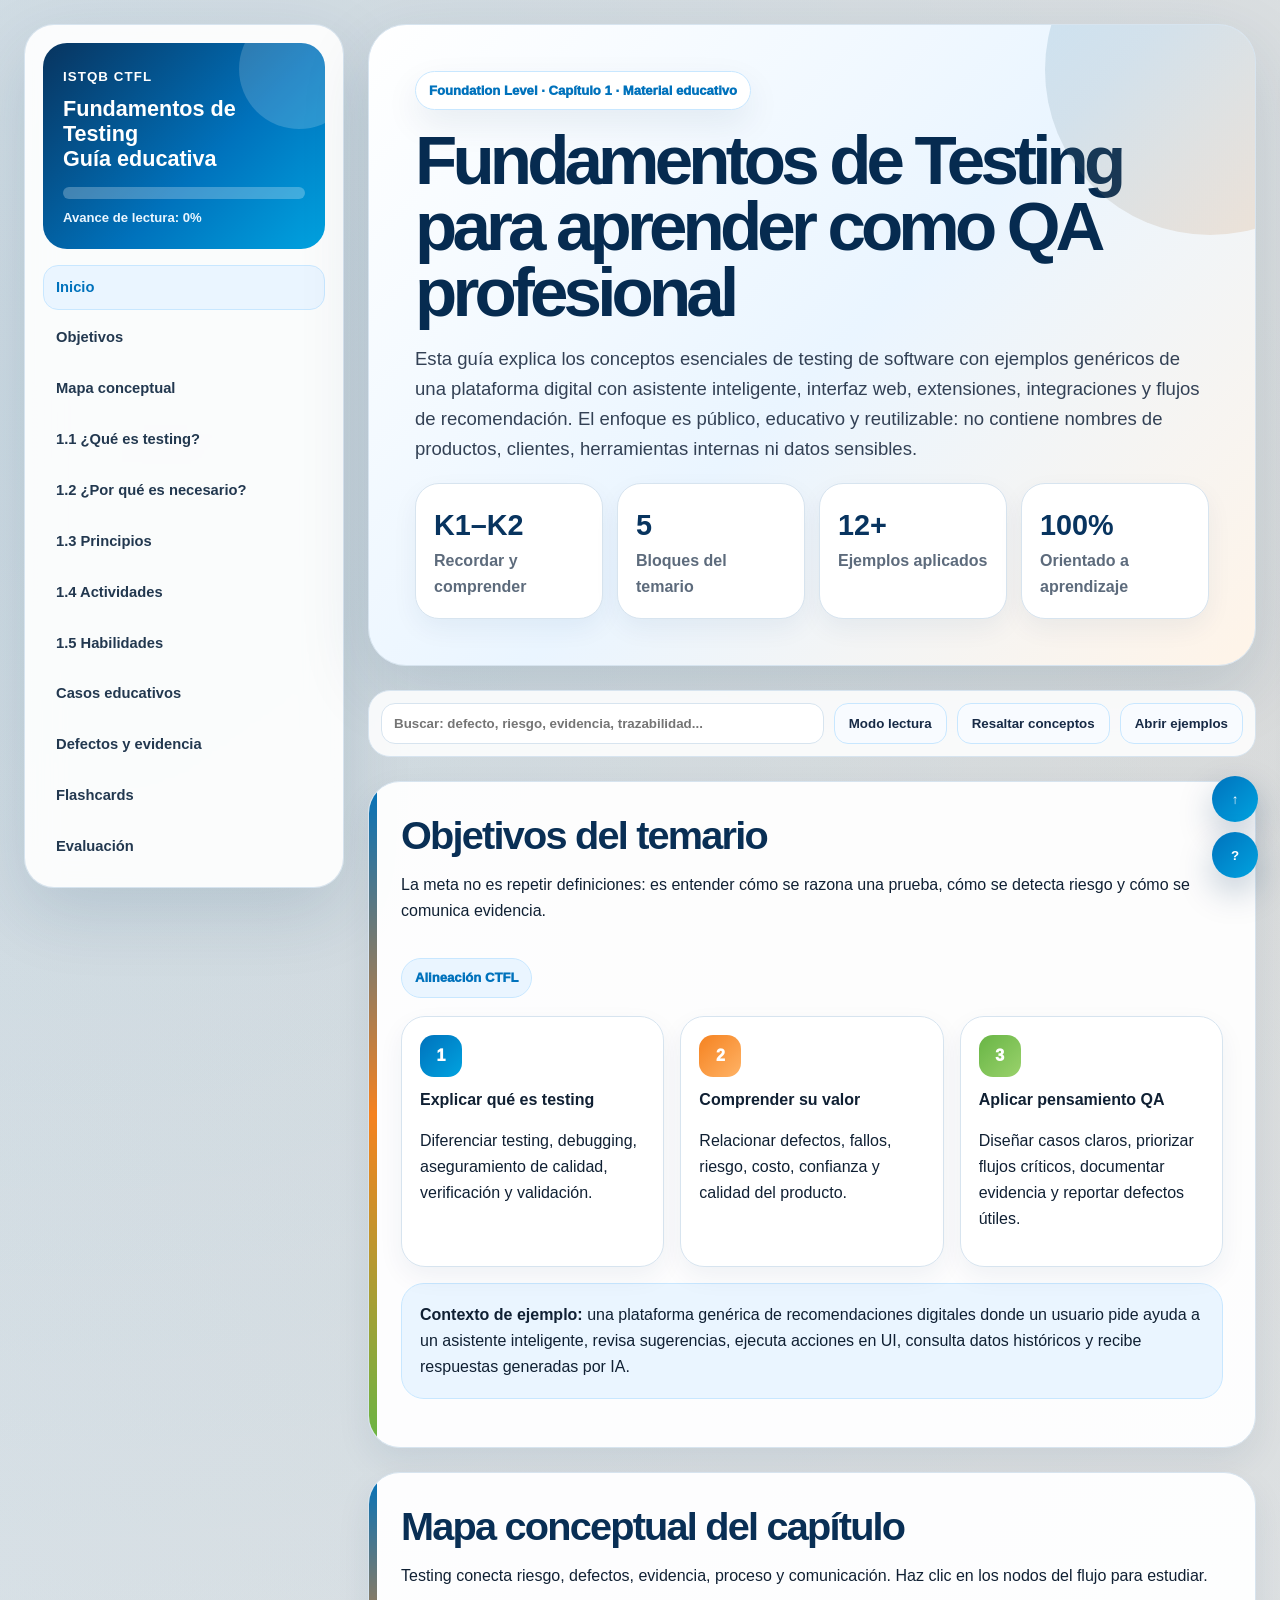
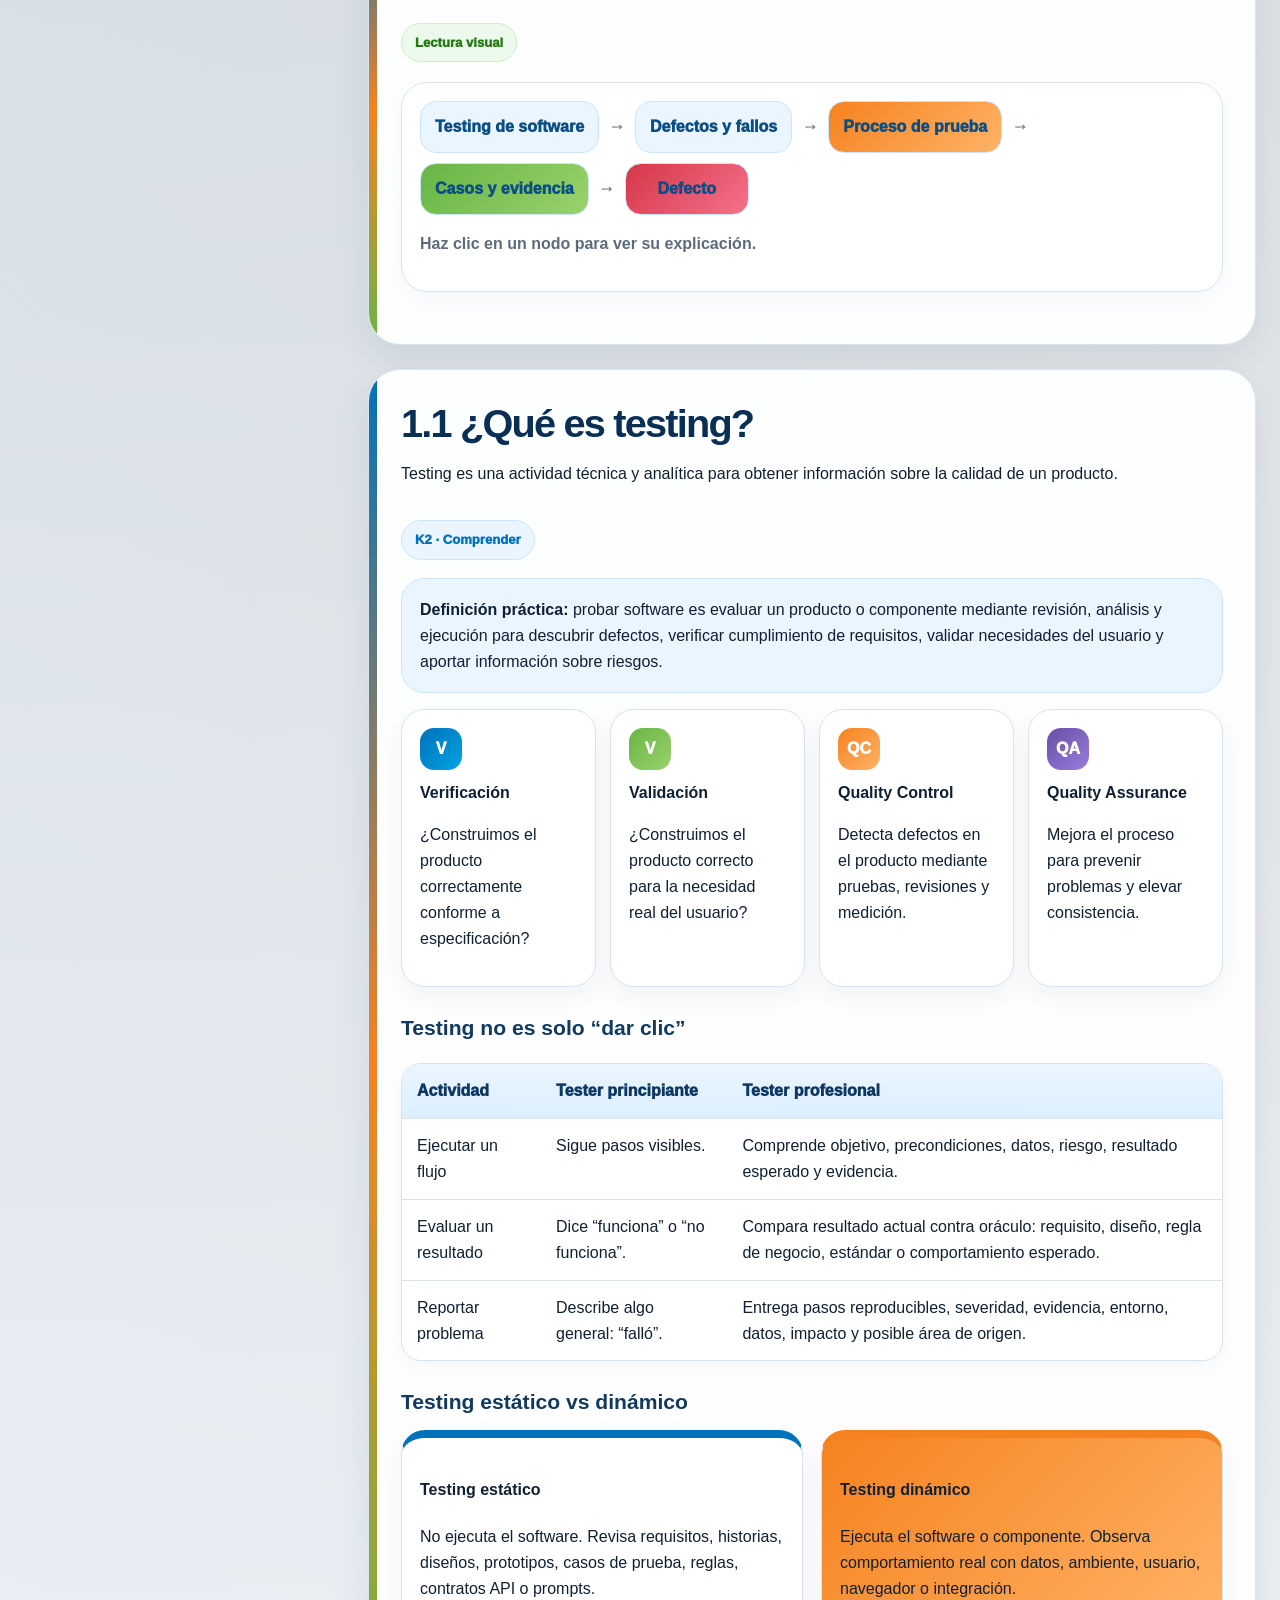
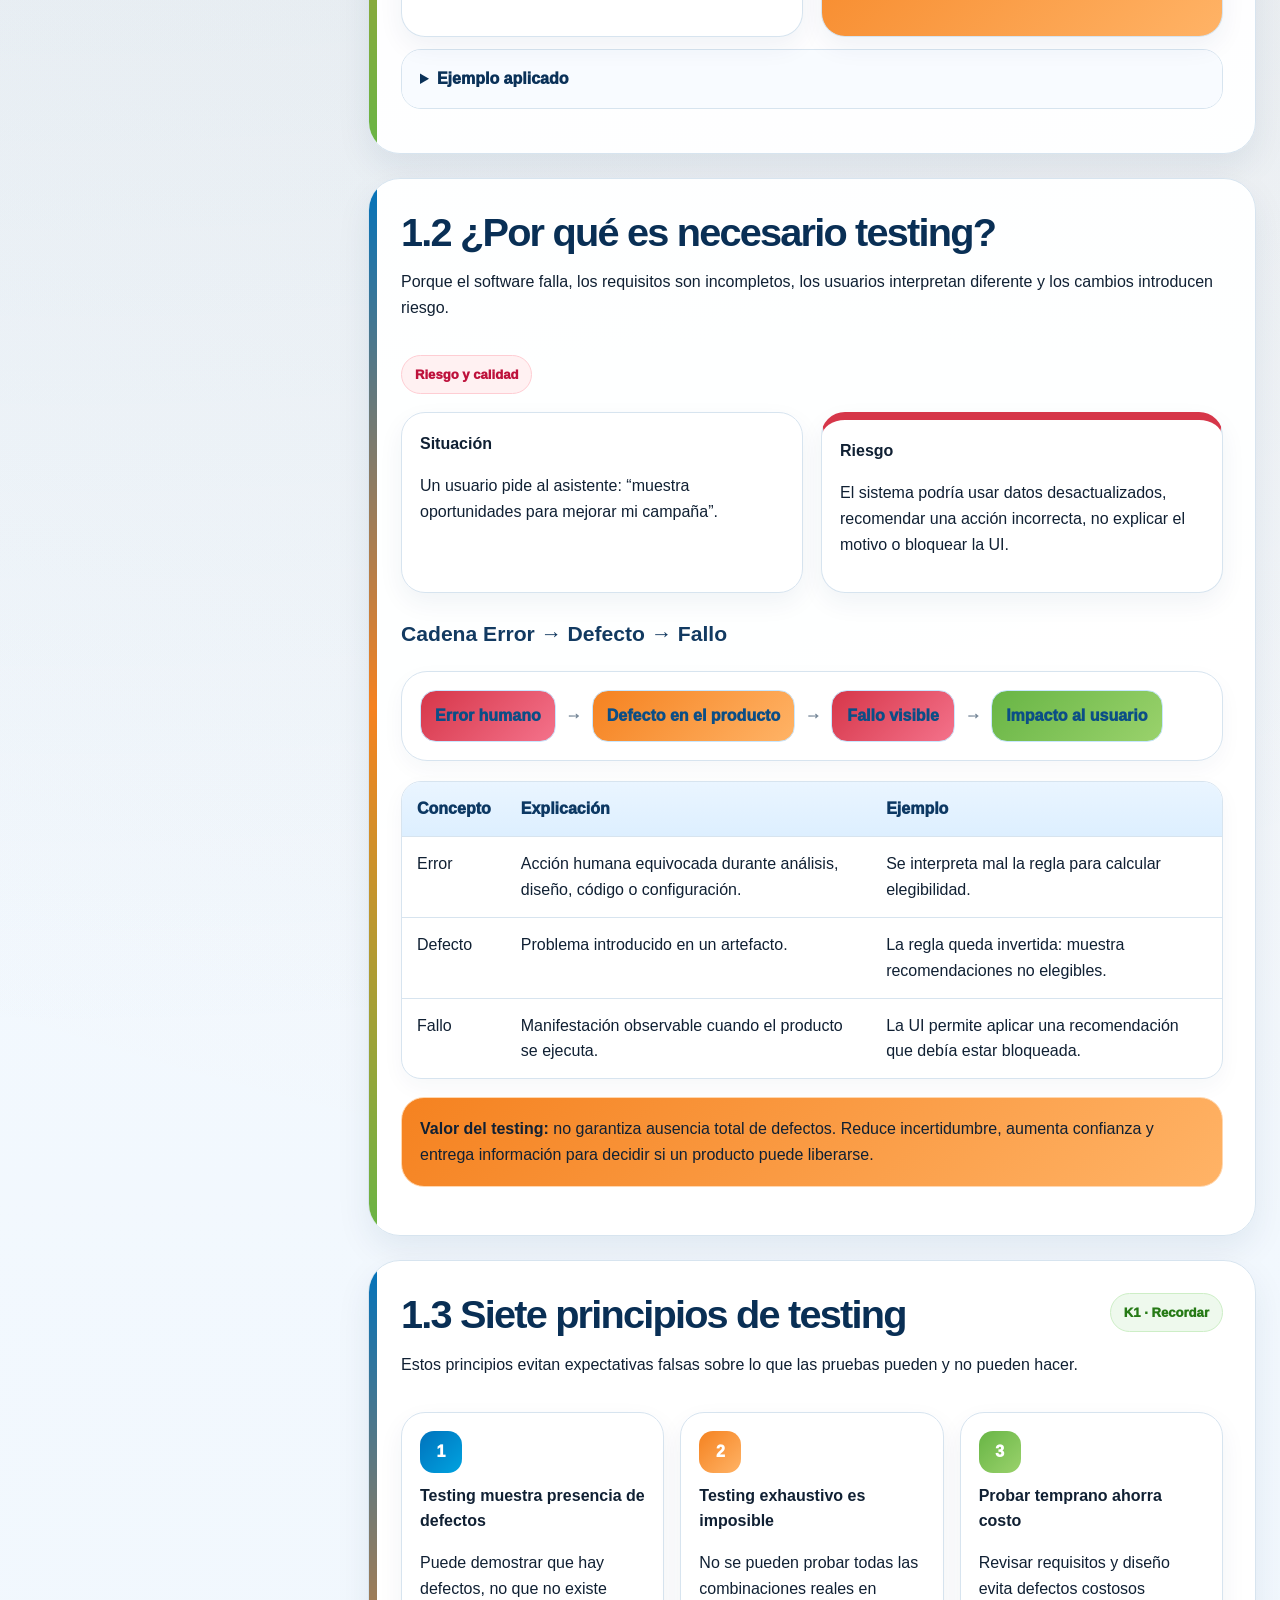
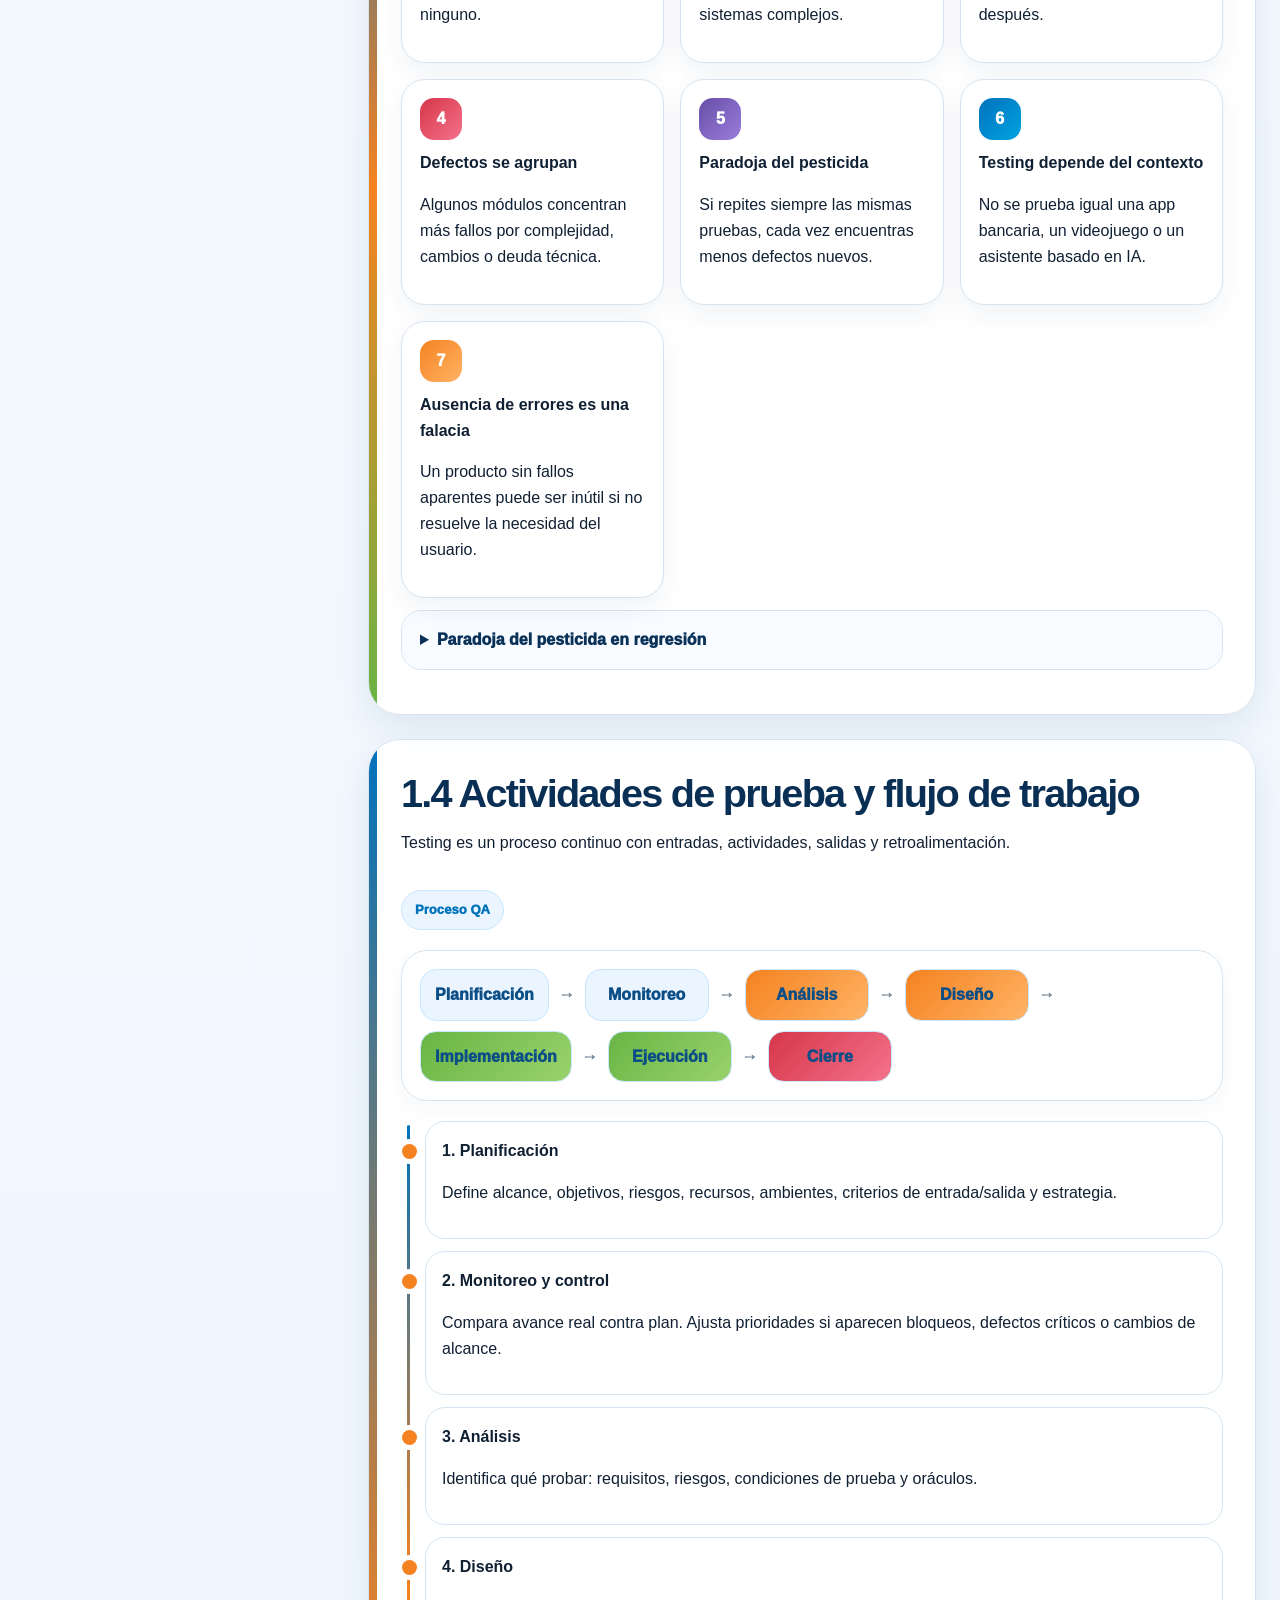
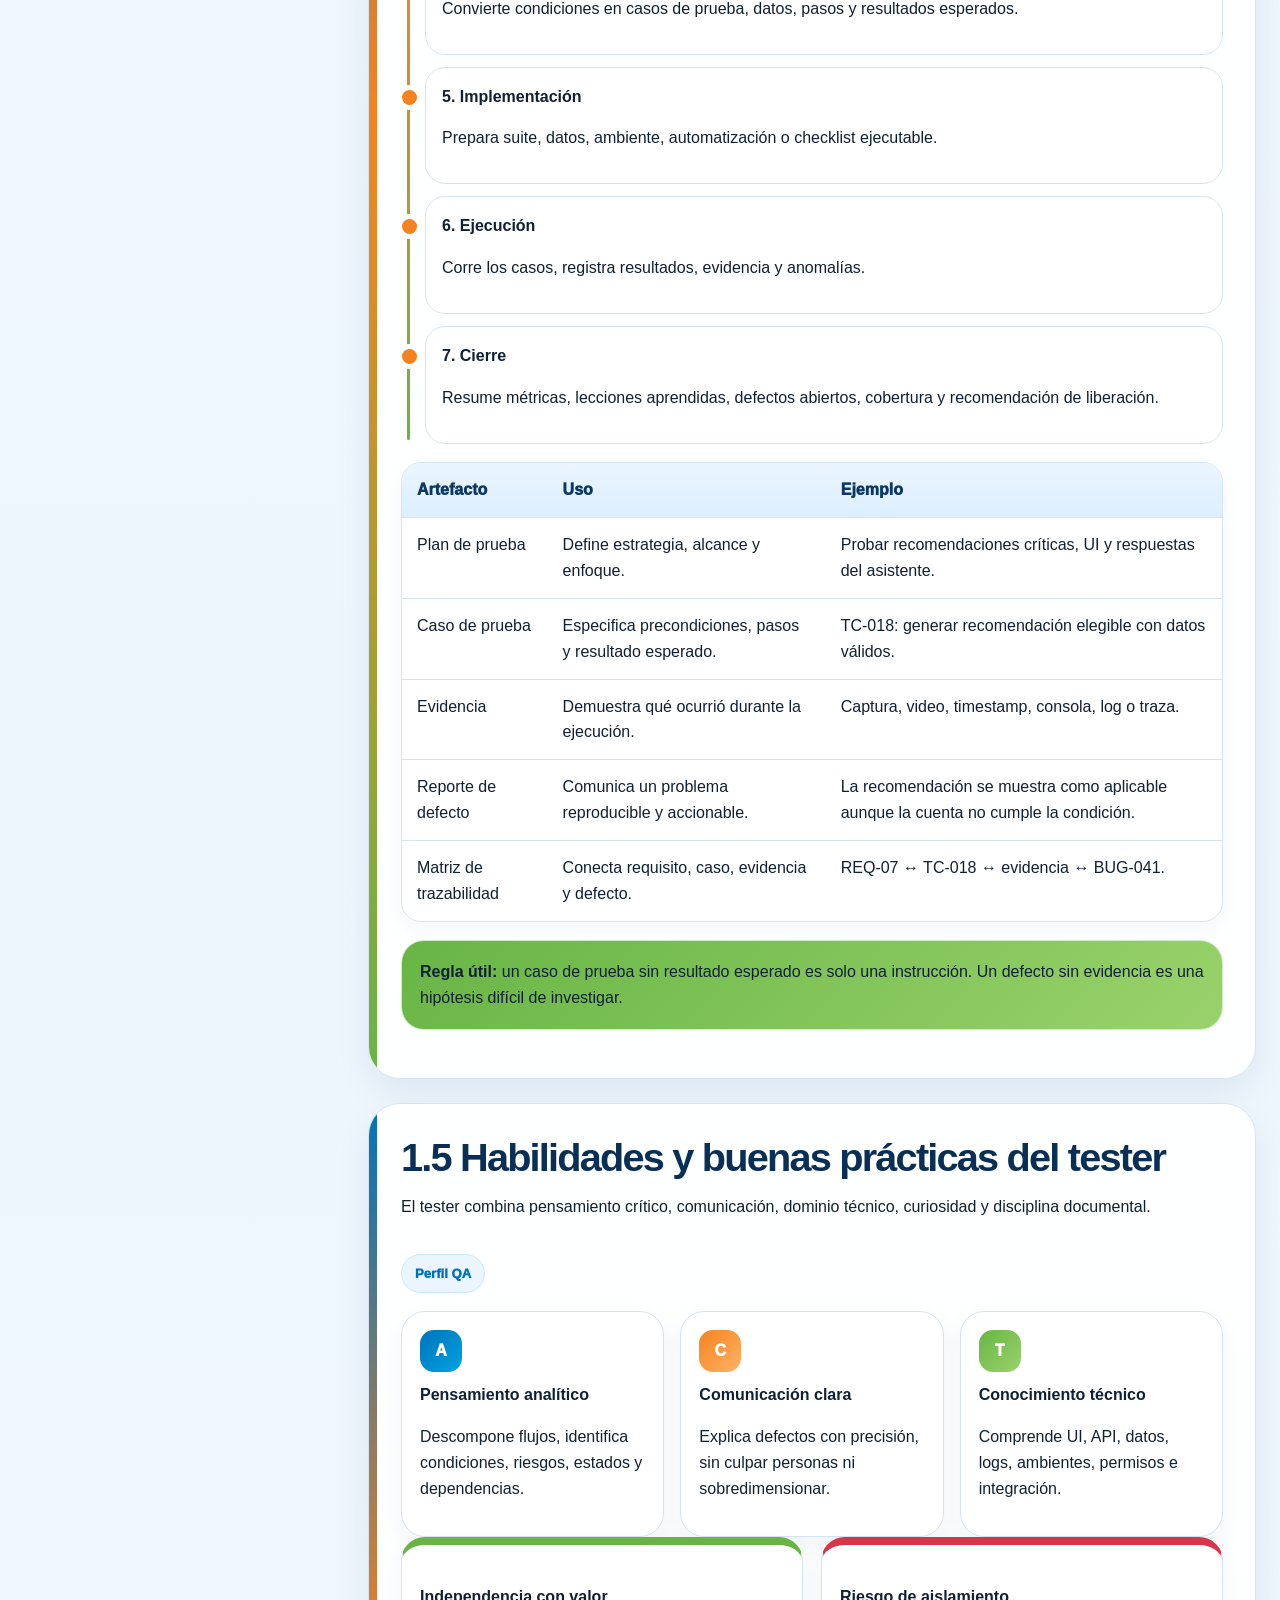
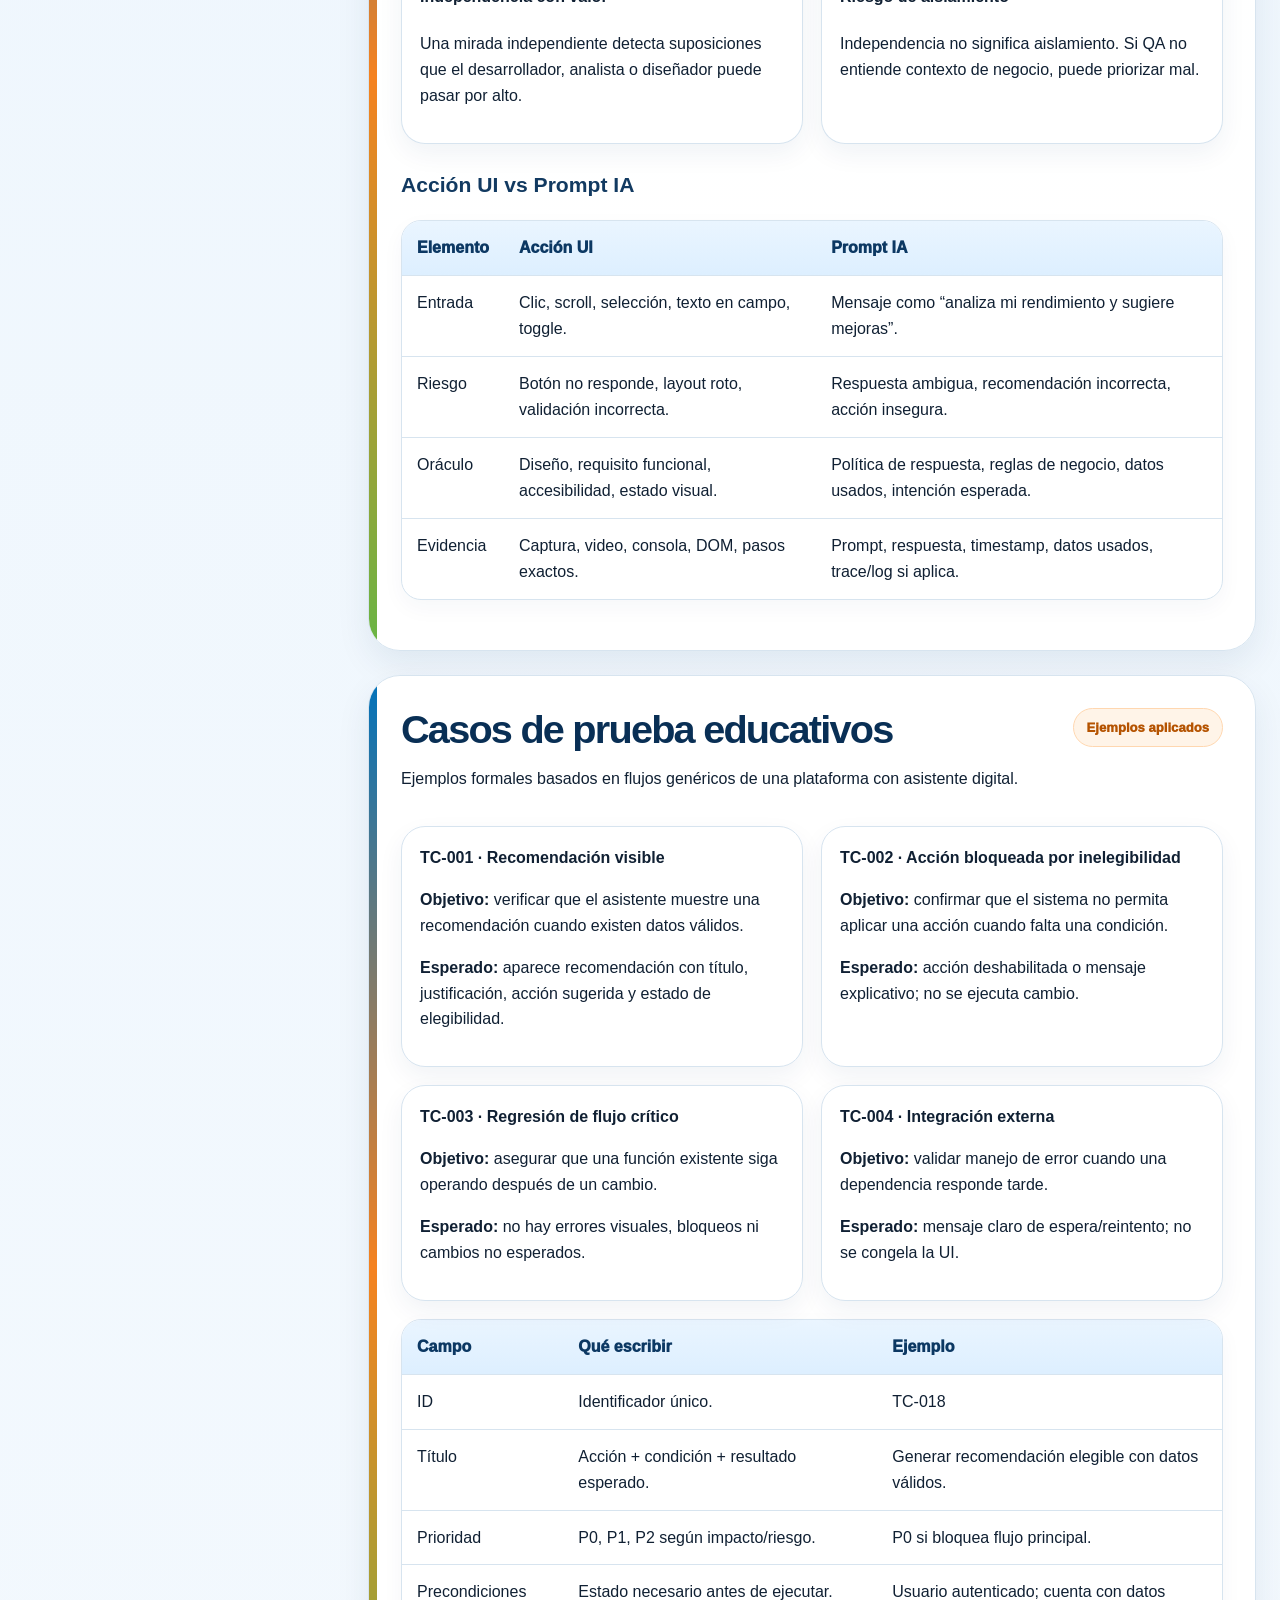
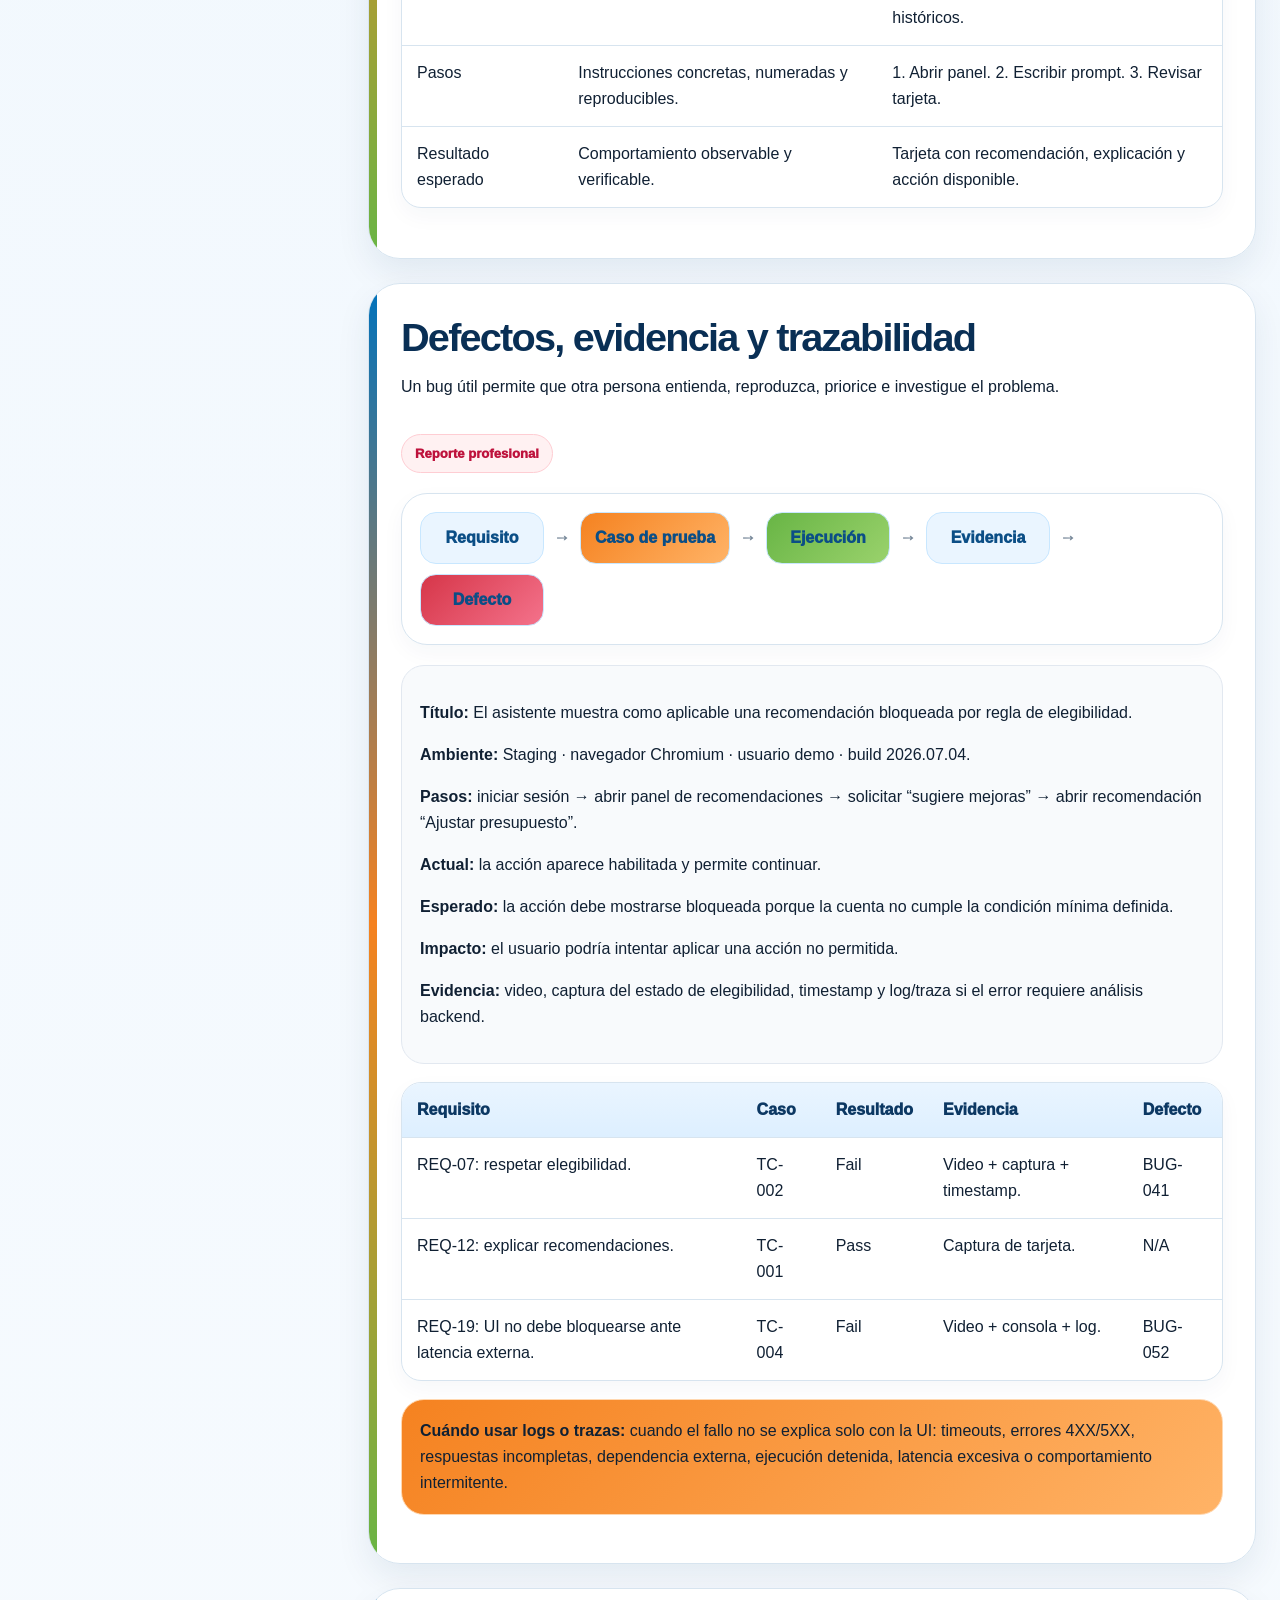
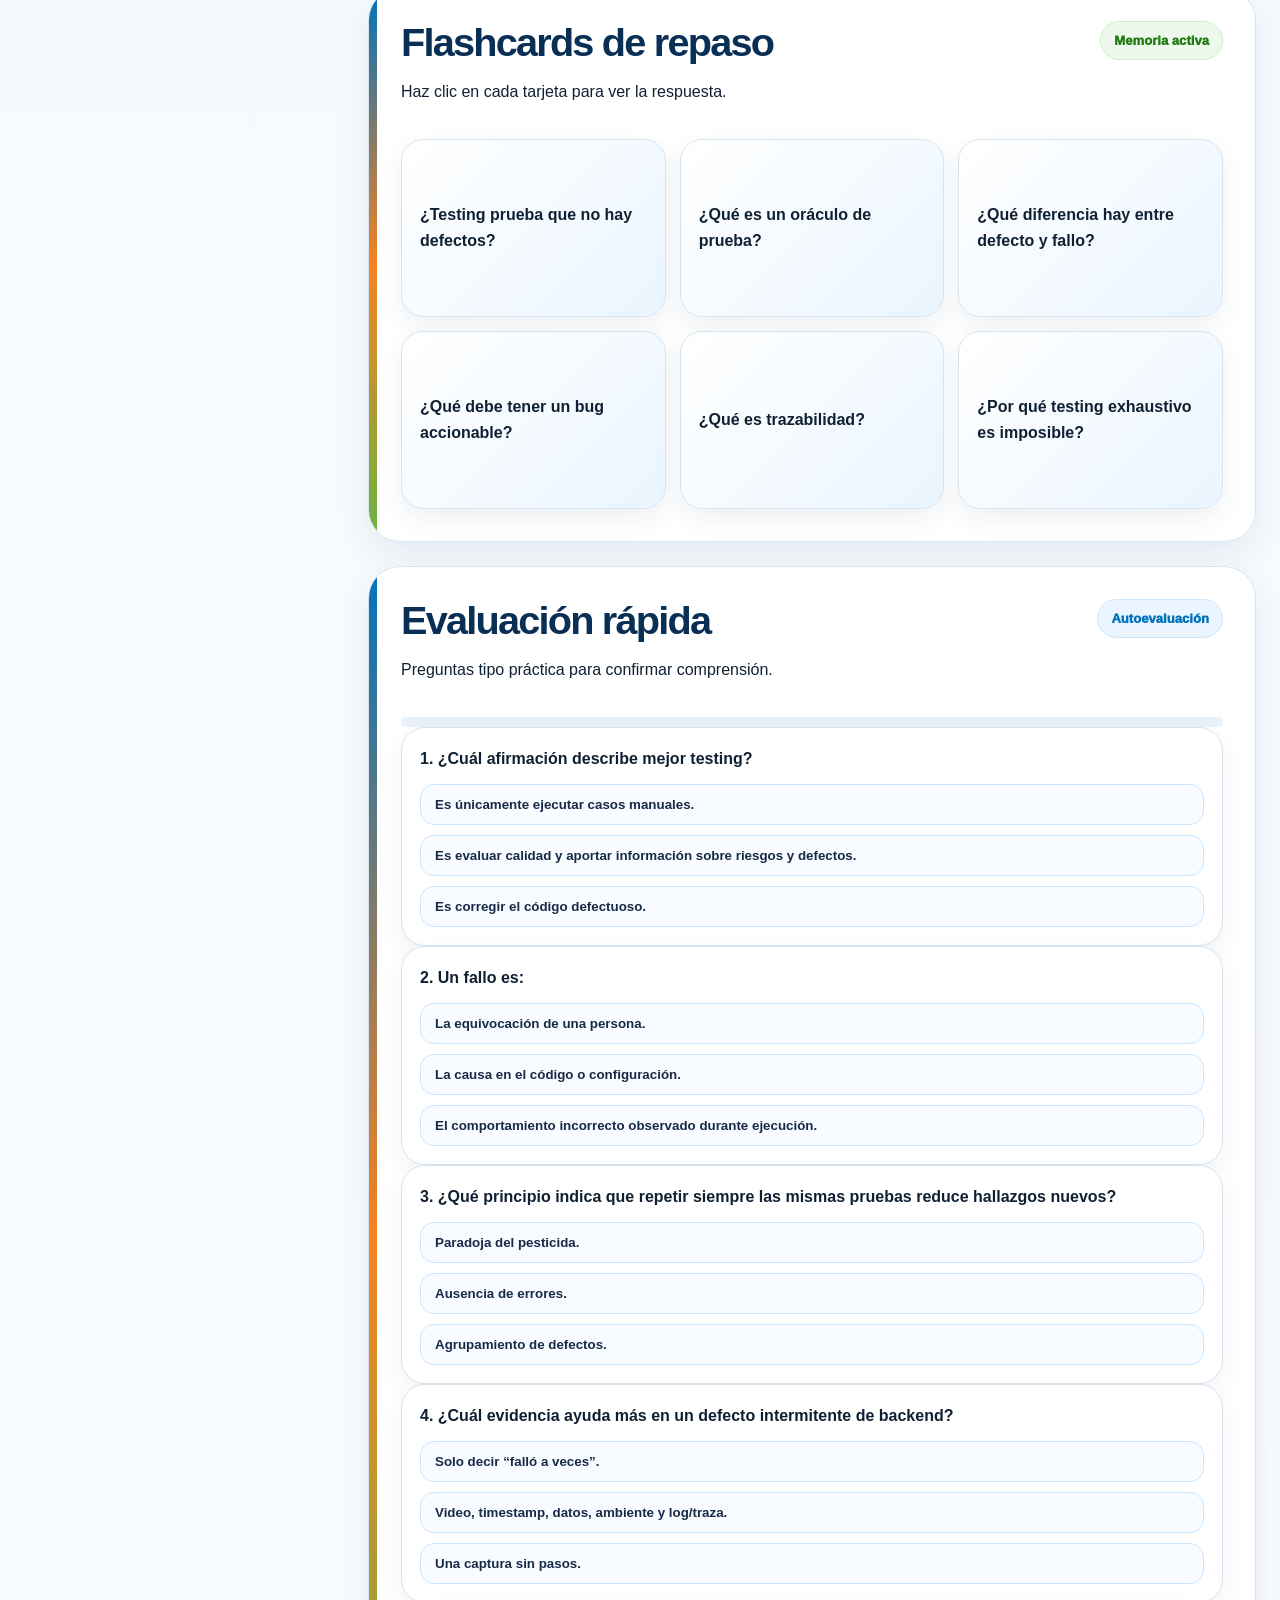
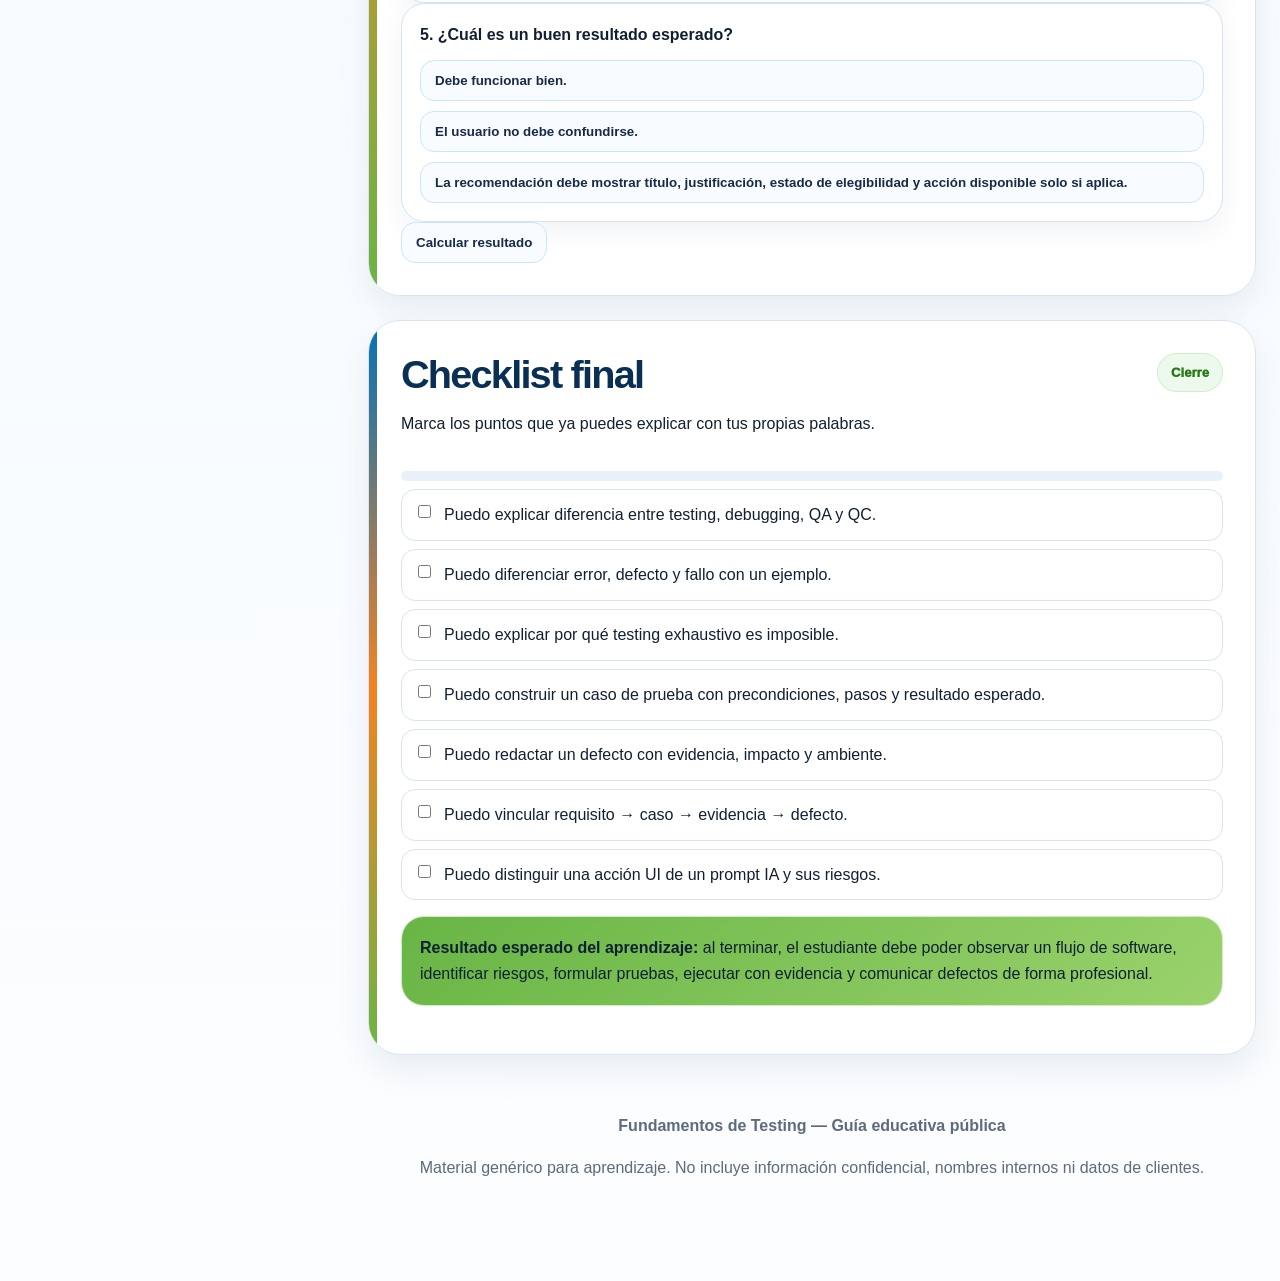
==== index.html @ d8904130 "Add interactive ISTQB CTFL fundamentals guide" ====
<!DOCTYPE html><html lang="es"><head><meta charset="UTF-8"><meta name="viewport" content="width=device-width,initial-scale=1.0"><title>ISTQB CTFL — Fundamentos de Testing</title><meta name="description" content="Guía educativa interactiva sobre fundamentos de testing alineada a ISTQB CTFL."><style>:root{--navy:#08345f;--blue:#0072bc;--sky:#00a3e0;--orange:#f58220;--green:#68b545;--red:#d63649;--purple:#674ea7;--ink:#102033;--muted:#5d6b7c;--line:#d7e4ef;--soft:#f4f8fc;--sb:#eaf5ff;--so:#fff4e8;--sg:#eef9ed;--shadow:0 24px 70px rgba(8,52,95,.13);--radius:26px}*{box-sizing:border-box}html{scroll-behavior:smooth}body{margin:0;font-family:Inter,Roboto,Arial,system-ui,sans-serif;color:var(--ink);line-height:1.62;background:radial-gradient(circle at 6% 3%,rgba(0,114,188,.18),transparent 28%),radial-gradient(circle at 94% 5%,rgba(245,130,32,.14),transparent 28%),linear-gradient(180deg,#f8fbff,#eef6fd 52%,#fbfdff)}a{color:var(--blue)}.layout{display:grid;grid-template-columns:320px minmax(0,1fr);gap:24px;max-width:1540px;margin:auto;padding:24px}aside{position:sticky;top:18px;height:calc(100vh - 36px);overflow:auto;background:rgba(255,255,255,.9);backdrop-filter:blur(18px);border:1px solid var(--line);border-radius:30px;box-shadow:var(--shadow);padding:18px}.brand{padding:20px;border-radius:24px;color:white;background:linear-gradient(135deg,var(--navy),var(--blue) 58%,var(--sky));margin-bottom:16px;overflow:hidden;position:relative}.brand:after{content:"";position:absolute;right:-34px;top:-34px;width:120px;height:120px;border-radius:50%;background:rgba(255,255,255,.17)}.brand small{font-weight:900;text-transform:uppercase;letter-spacing:.08em}.brand strong{display:block;font-size:1.35rem;line-height:1.15;margin-top:8px}.progress-wrap{height:12px;background:rgba(255,255,255,.25);border-radius:999px;margin:16px 0 8px;overflow:hidden}.progress-bar{height:100%;width:0;background:linear-gradient(90deg,#fff,var(--orange),#b8e986);border-radius:999px}.progress-label{font-size:.82rem;color:#eaf6ff;font-weight:800}nav a{display:flex;align-items:center;gap:10px;text-decoration:none;color:#22384f;border:1px solid transparent;margin:5px 0;padding:10px 12px;border-radius:15px;font-size:.92rem;font-weight:850}nav a:hover,nav a.active{background:var(--sb);border-color:#c8e7ff;color:var(--blue)}main{min-width:0}.hero{border:1px solid var(--line);border-radius:38px;padding:46px;box-shadow:var(--shadow);position:relative;overflow:hidden;margin-bottom:24px;background:linear-gradient(135deg,#fff 0%,#eaf5ff 52%,#fff4e8 100%)}.hero:before{content:"";position:absolute;right:-120px;top:-120px;width:330px;height:330px;border-radius:50%;background:linear-gradient(135deg,rgba(0,114,188,.16),rgba(245,130,32,.16))}.eyebrow{display:inline-flex;gap:9px;padding:8px 13px;border-radius:999px;background:#fff;border:1px solid #c8e7ff;color:var(--blue);font-weight:950;font-size:.82rem;box-shadow:0 14px 34px rgba(8,52,95,.08)}h1{font-size:clamp(2.3rem,5.4vw,5.4rem);line-height:.95;letter-spacing:-.07em;margin:18px 0 16px;color:#062b50;max-width:1100px}h2{font-size:clamp(1.7rem,3.1vw,2.65rem);line-height:1.07;letter-spacing:-.045em;margin:0 0 8px;color:#092f55}h3{font-size:1.32rem;margin:24px 0 10px;color:#123a61}.lead{font-size:1.16rem;color:#334155;max-width:1040px}.hero-grid,.grid-4{display:grid;grid-template-columns:repeat(4,1fr);gap:14px}.grid-3{display:grid;grid-template-columns:repeat(3,1fr);gap:16px}.grid-2,.compare{display:grid;grid-template-columns:repeat(2,1fr);gap:18px}.metric,.mini-card,.side,.q{background:#fff;border:1px solid var(--line);border-radius:24px;padding:18px;box-shadow:0 10px 26px rgba(8,52,95,.06);transition:.2s ease}.metric b{font-size:1.8rem;color:var(--navy);display:block}.metric span,.muted{color:var(--muted);font-weight:800}.mini-card:hover,.side:hover{transform:translateY(-3px);box-shadow:0 18px 34px rgba(8,52,95,.1)}section.card{background:rgba(255,255,255,.94);border:1px solid var(--line);border-radius:32px;box-shadow:0 14px 34px rgba(8,52,95,.08);padding:32px;margin:24px 0;position:relative;overflow:hidden;opacity:0;transform:translateY(22px);transition:.55s ease}section.card.in-view{opacity:1;transform:none}section.card:before{content:"";position:absolute;left:0;top:0;width:8px;height:100%;background:linear-gradient(180deg,var(--blue),var(--orange),var(--green))}.section-head{display:flex;justify-content:space-between;gap:18px;align-items:flex-start;flex-wrap:wrap;margin-bottom:18px}.pill{display:inline-flex;border-radius:999px;padding:8px 13px;border:1px solid #c8e7ff;background:var(--sb);color:var(--blue);font-size:.82rem;font-weight:950;white-space:nowrap}.k1{background:var(--sg);border-color:#cdeec6;color:#267a16}.k3{background:var(--so);border-color:#ffd7b0;color:#b55300}.risk{background:#fff1f2;border-color:#fecdd3;color:#be123c}.icon{width:42px;height:42px;border-radius:14px;display:grid;place-items:center;margin-bottom:10px;color:white;background:linear-gradient(135deg,var(--blue),var(--sky));font-weight:1000}.orange{background:linear-gradient(135deg,var(--orange),#ffb366)!important}.green{background:linear-gradient(135deg,var(--green),#9ad26c)!important}.red{background:linear-gradient(135deg,var(--red),#f4728b)!important}.purple{background:linear-gradient(135deg,var(--purple),#9b7ddc)!important}.callout{border:1px solid;border-radius:23px;padding:18px;margin:16px 0;background:#fff}.callout.blue{background:var(--sb);border-color:#c8e7ff}.callout.orange{background:var(--so);border-color:#ffd7b0}.callout.green{background:var(--sg);border-color:#cdeec6}.callout.gray{background:#f8fafc;border-color:#e2e8f0}table{width:100%;border-collapse:separate;border-spacing:0;margin:18px 0;border:1px solid var(--line);border-radius:20px;overflow:hidden;background:#fff;box-shadow:0 8px 22px rgba(8,52,95,.04)}th,td{text-align:left;vertical-align:top;padding:14px 15px;border-bottom:1px solid var(--line)}th{background:linear-gradient(180deg,#eaf5ff,#ddefff);color:#0c3863;font-weight:1000}tr:last-child td{border-bottom:0}.diagram{border:1px solid var(--line);border-radius:26px;background:#fff;padding:18px;margin:20px 0;overflow:auto;box-shadow:0 8px 22px rgba(8,52,95,.04)}.flow{display:flex;gap:10px;align-items:center;flex-wrap:wrap}.node{padding:12px 14px;border-radius:16px;font-weight:950;background:var(--sb);border:1px solid #c8e7ff;color:#0b4e86;min-width:124px;text-align:center;cursor:pointer}.node.selected{outline:3px solid var(--orange);transform:translateY(-2px)}.arrow{font-weight:1000;color:#789}.side.good{border-top:8px solid var(--green)}.side.bad{border-top:8px solid var(--red)}.side.blue{border-top:8px solid var(--blue)}.side.orange{border-top:8px solid var(--orange)}details{background:#fff;border:1px solid var(--line);border-radius:20px;margin:12px 0;overflow:hidden}summary{cursor:pointer;padding:16px 18px;font-weight:1000;color:#0a3158;background:#f8fbff}.detail-body{padding:0 18px 18px}.timeline{position:relative;margin:18px 0;padding-left:24px}.timeline:before{content:"";position:absolute;left:6px;top:4px;bottom:4px;width:3px;border-radius:999px;background:linear-gradient(var(--blue),var(--orange),var(--green))}.step{position:relative;background:#fff;border:1px solid var(--line);border-radius:20px;padding:16px;margin:12px 0}.step:before{content:"";position:absolute;left:-24px;top:22px;width:15px;height:15px;border-radius:50%;background:var(--orange);box-shadow:0 0 0 5px #fff}.flashcards{display:grid;grid-template-columns:repeat(3,1fr);gap:14px}.flip{perspective:1000px;min-height:178px;cursor:pointer}.flip-inner{position:relative;width:100%;min-height:178px;transition:transform .55s;transform-style:preserve-3d}.flip.flipped .flip-inner{transform:rotateY(180deg)}.flip-front,.flip-back{position:absolute;inset:0;backface-visibility:hidden;border-radius:22px;border:1px solid var(--line);padding:18px;display:flex;flex-direction:column;justify-content:center;background:#fff;box-shadow:0 10px 24px rgba(8,52,95,.07)}.flip-front{background:linear-gradient(135deg,#fff,#eaf5ff)}.flip-back{transform:rotateY(180deg);background:linear-gradient(135deg,#eef9ed,#fff)}.answers{display:grid;gap:10px;margin-top:12px}button,.answer{border:1px solid #c8e7ff;background:#f8fbff;color:#172a46;border-radius:14px;padding:12px 14px;cursor:pointer;text-align:left;font-weight:850;transition:.15s ease}button:hover{transform:translateY(-1px);background:var(--sb)}.answer.correct{background:#dcfce7;border-color:#86efac;color:#166534}.answer.wrong{background:#fee2e2;border-color:#fca5a5;color:#991b1b}.scorebox{font-size:1.1rem;font-weight:950;padding:16px;border-radius:18px;background:var(--sg);border:1px solid #cdeec6;display:none;margin-top:14px}.checklist label{display:flex;gap:10px;align-items:flex-start;padding:12px;border-radius:14px;border:1px solid var(--line);background:#fff;margin:8px 0}.study-tools{position:sticky;top:0;z-index:20;display:flex;gap:10px;flex-wrap:wrap;align-items:center;background:rgba(255,255,255,.86);backdrop-filter:blur(16px);border:1px solid var(--line);border-radius:22px;padding:12px;margin-bottom:18px}.study-tools input{flex:1;min-width:220px;border:1px solid var(--line);border-radius:14px;padding:12px;font-weight:750}.drawer{position:fixed;right:18px;top:18px;width:min(390px,calc(100vw - 36px));max-height:calc(100vh - 36px);overflow:auto;background:#fff;border:1px solid var(--line);border-radius:24px;box-shadow:var(--shadow);padding:20px;transform:translateX(120%);transition:.28s;z-index:40}.drawer.open{transform:none}.drawer-close{float:right}.floating{position:fixed;right:22px;bottom:22px;display:grid;gap:10px;z-index:30}.float{width:46px;height:46px;display:grid;place-items:center;border-radius:50%;background:linear-gradient(135deg,var(--blue),var(--sky));color:#fff;border:0;box-shadow:0 14px 34px rgba(8,52,95,.25)}.highlight{background:#fff3cd;outline:2px solid #ffd66b}.focus-mode aside{opacity:.18}.focus-mode aside:hover{opacity:1}.focus-mode section.card:not(.study-active){opacity:.35}.concept-mode strong,.concept-mode h3{background:linear-gradient(transparent 60%,rgba(245,130,32,.22) 60%)}.bar{height:10px;background:#e8f1fa;border-radius:999px;overflow:hidden}.bar span{display:block;height:100%;width:0;background:linear-gradient(90deg,var(--blue),var(--orange),var(--green))}@media(max-width:1050px){.layout{grid-template-columns:1fr;padding:14px}aside{position:relative;top:auto;height:auto}.hero{padding:30px}.hero-grid,.grid-4,.grid-3,.grid-2,.compare,.flashcards{grid-template-columns:1fr}}@media(prefers-reduced-motion:reduce){*{transition:none!important;scroll-behavior:auto!important}}</style></head><body><div class="layout"><aside><div class="brand"><small>ISTQB CTFL</small><strong>Fundamentos de Testing<br>Guía educativa</strong><div class="progress-wrap"><div class="progress-bar" id="progressBar"></div></div><div class="progress-label" id="progressLabel">Avance de lectura: 0%</div></div><nav id="nav"><a href="#inicio">Inicio</a><a href="#objetivos">Objetivos</a><a href="#mapa">Mapa conceptual</a><a href="#que-es-testing">1.1 ¿Qué es testing?</a><a href="#por-que">1.2 ¿Por qué es necesario?</a><a href="#principios">1.3 Principios</a><a href="#actividades">1.4 Actividades</a><a href="#habilidades">1.5 Habilidades</a><a href="#casos">Casos educativos</a><a href="#defectos">Defectos y evidencia</a><a href="#flashcards">Flashcards</a><a href="#quiz">Evaluación</a><a href="#checklist">Checklist final</a></nav></aside><main><header class="hero" id="inicio"><span class="eyebrow">Foundation Level · Capítulo 1 · Material educativo</span><h1>Fundamentos de Testing para aprender como QA profesional</h1><p class="lead">Esta guía explica los conceptos esenciales de testing de software con ejemplos genéricos de una plataforma digital con asistente inteligente, interfaz web, extensiones, integraciones y flujos de recomendación. El enfoque es público, educativo y reutilizable: no contiene nombres de productos, clientes, herramientas internas ni datos sensibles.</p><div class="hero-grid"><div class="metric"><b>K1–K2</b><span>Recordar y comprender</span></div><div class="metric"><b>5</b><span>Bloques del temario</span></div><div class="metric"><b>12+</b><span>Ejemplos aplicados</span></div><div class="metric"><b>100%</b><span>Orientado a aprendizaje</span></div></div></header><div class="study-tools"><input id="search" placeholder="Buscar: defecto, riesgo, evidencia, trazabilidad..."><button id="focus">Modo lectura</button><button id="concepts">Resaltar conceptos</button><button id="openAll">Abrir ejemplos</button></div><section class="card" id="objetivos"><div class="section-head"><div><h2>Objetivos del temario</h2><p>La meta no es repetir definiciones: es entender cómo se razona una prueba, cómo se detecta riesgo y cómo se comunica evidencia.</p></div><span class="pill">Alineación CTFL</span></div><div class="grid-3"><div class="mini-card"><div class="icon">1</div><strong>Explicar qué es testing</strong><p>Diferenciar testing, debugging, aseguramiento de calidad, verificación y validación.</p></div><div class="mini-card"><div class="icon orange">2</div><strong>Comprender su valor</strong><p>Relacionar defectos, fallos, riesgo, costo, confianza y calidad del producto.</p></div><div class="mini-card"><div class="icon green">3</div><strong>Aplicar pensamiento QA</strong><p>Diseñar casos claros, priorizar flujos críticos, documentar evidencia y reportar defectos útiles.</p></div></div><div class="callout blue"><strong>Contexto de ejemplo:</strong> una plataforma genérica de recomendaciones digitales donde un usuario pide ayuda a un asistente inteligente, revisa sugerencias, ejecuta acciones en UI, consulta datos históricos y recibe respuestas generadas por IA.</div></section><section class="card" id="mapa"><div class="section-head"><div><h2>Mapa conceptual del capítulo</h2><p>Testing conecta riesgo, defectos, evidencia, proceso y comunicación. Haz clic en los nodos del flujo para estudiar.</p></div><span class="pill k1">Lectura visual</span></div><div class="diagram"><div class="flow"><div class="node">Testing de software</div><div class="arrow">→</div><div class="node">Defectos y fallos</div><div class="arrow">→</div><div class="node orange">Proceso de prueba</div><div class="arrow">→</div><div class="node green">Casos y evidencia</div><div class="arrow">→</div><div class="node red">Defecto</div></div><p class="muted" id="nodeHelp">Haz clic en un nodo para ver su explicación.</p></div></section><section class="card" id="que-es-testing"><div class="section-head"><div><h2>1.1 ¿Qué es testing?</h2><p>Testing es una actividad técnica y analítica para obtener información sobre la calidad de un producto.</p></div><span class="pill">K2 · Comprender</span></div><div class="callout blue"><strong>Definición práctica:</strong> probar software es evaluar un producto o componente mediante revisión, análisis y ejecución para descubrir defectos, verificar cumplimiento de requisitos, validar necesidades del usuario y aportar información sobre riesgos.</div><div class="grid-4"><div class="mini-card"><div class="icon">V</div><strong>Verificación</strong><p>¿Construimos el producto correctamente conforme a especificación?</p></div><div class="mini-card"><div class="icon green">V</div><strong>Validación</strong><p>¿Construimos el producto correcto para la necesidad real del usuario?</p></div><div class="mini-card"><div class="icon orange">QC</div><strong>Quality Control</strong><p>Detecta defectos en el producto mediante pruebas, revisiones y medición.</p></div><div class="mini-card"><div class="icon purple">QA</div><strong>Quality Assurance</strong><p>Mejora el proceso para prevenir problemas y elevar consistencia.</p></div></div><h3>Testing no es solo “dar clic”</h3><table><thead><tr><th>Actividad</th><th>Tester principiante</th><th>Tester profesional</th></tr></thead><tbody><tr><td>Ejecutar un flujo</td><td>Sigue pasos visibles.</td><td>Comprende objetivo, precondiciones, datos, riesgo, resultado esperado y evidencia.</td></tr><tr><td>Evaluar un resultado</td><td>Dice “funciona” o “no funciona”.</td><td>Compara resultado actual contra oráculo: requisito, diseño, regla de negocio, estándar o comportamiento esperado.</td></tr><tr><td>Reportar problema</td><td>Describe algo general: “falló”.</td><td>Entrega pasos reproducibles, severidad, evidencia, entorno, datos, impacto y posible área de origen.</td></tr></tbody></table><h3>Testing estático vs dinámico</h3><div class="compare"><div class="side blue"><h4>Testing estático</h4><p>No ejecuta el software. Revisa requisitos, historias, diseños, prototipos, casos de prueba, reglas, contratos API o prompts.</p></div><div class="side orange"><h4>Testing dinámico</h4><p>Ejecuta el software o componente. Observa comportamiento real con datos, ambiente, usuario, navegador o integración.</p></div></div><details><summary>Ejemplo aplicado</summary><div class="detail-body"><p><strong>Estático:</strong> revisar que la historia indique datos requeridos, restricciones y comportamiento esperado. <strong>Dinámico:</strong> abrir la aplicación, ingresar una solicitud, observar la respuesta, ejecutar la acción propuesta y comparar contra el resultado esperado.</p></div></details></section><section class="card" id="por-que"><div class="section-head"><div><h2>1.2 ¿Por qué es necesario testing?</h2><p>Porque el software falla, los requisitos son incompletos, los usuarios interpretan diferente y los cambios introducen riesgo.</p></div><span class="pill risk">Riesgo y calidad</span></div><div class="compare"><div class="side"><strong>Situación</strong><p>Un usuario pide al asistente: “muestra oportunidades para mejorar mi campaña”.</p></div><div class="side bad"><strong>Riesgo</strong><p>El sistema podría usar datos desactualizados, recomendar una acción incorrecta, no explicar el motivo o bloquear la UI.</p></div></div><h3>Cadena Error → Defecto → Fallo</h3><div class="diagram"><div class="flow"><div class="node red">Error humano</div><div class="arrow">→</div><div class="node orange">Defecto en el producto</div><div class="arrow">→</div><div class="node red">Fallo visible</div><div class="arrow">→</div><div class="node green">Impacto al usuario</div></div></div><table><thead><tr><th>Concepto</th><th>Explicación</th><th>Ejemplo</th></tr></thead><tbody><tr><td>Error</td><td>Acción humana equivocada durante análisis, diseño, código o configuración.</td><td>Se interpreta mal la regla para calcular elegibilidad.</td></tr><tr><td>Defecto</td><td>Problema introducido en un artefacto.</td><td>La regla queda invertida: muestra recomendaciones no elegibles.</td></tr><tr><td>Fallo</td><td>Manifestación observable cuando el producto se ejecuta.</td><td>La UI permite aplicar una recomendación que debía estar bloqueada.</td></tr></tbody></table><div class="callout orange"><strong>Valor del testing:</strong> no garantiza ausencia total de defectos. Reduce incertidumbre, aumenta confianza y entrega información para decidir si un producto puede liberarse.</div></section><section class="card" id="principios"><div class="section-head"><div><h2>1.3 Siete principios de testing</h2><p>Estos principios evitan expectativas falsas sobre lo que las pruebas pueden y no pueden hacer.</p></div><span class="pill k1">K1 · Recordar</span></div><div class="grid-3"><div class="mini-card"><div class="icon">1</div><strong>Testing muestra presencia de defectos</strong><p>Puede demostrar que hay defectos, no que no existe ninguno.</p></div><div class="mini-card"><div class="icon orange">2</div><strong>Testing exhaustivo es imposible</strong><p>No se pueden probar todas las combinaciones reales en sistemas complejos.</p></div><div class="mini-card"><div class="icon green">3</div><strong>Probar temprano ahorra costo</strong><p>Revisar requisitos y diseño evita defectos costosos después.</p></div><div class="mini-card"><div class="icon red">4</div><strong>Defectos se agrupan</strong><p>Algunos módulos concentran más fallos por complejidad, cambios o deuda técnica.</p></div><div class="mini-card"><div class="icon purple">5</div><strong>Paradoja del pesticida</strong><p>Si repites siempre las mismas pruebas, cada vez encuentras menos defectos nuevos.</p></div><div class="mini-card"><div class="icon">6</div><strong>Testing depende del contexto</strong><p>No se prueba igual una app bancaria, un videojuego o un asistente basado en IA.</p></div><div class="mini-card"><div class="icon orange">7</div><strong>Ausencia de errores es una falacia</strong><p>Un producto sin fallos aparentes puede ser inútil si no resuelve la necesidad del usuario.</p></div></div><details><summary>Paradoja del pesticida en regresión</summary><div class="detail-body"><p>Si cada semana se ejecutan los mismos casos sin revisar riesgos nuevos, cambios de UI, variaciones de datos o escenarios negativos, la suite pierde poder de detección. Mantén pruebas base y agrega variaciones por análisis de riesgo, defectos recientes y cambios del sprint.</p></div></details></section><section class="card" id="actividades"><div class="section-head"><div><h2>1.4 Actividades de prueba y flujo de trabajo</h2><p>Testing es un proceso continuo con entradas, actividades, salidas y retroalimentación.</p></div><span class="pill">Proceso QA</span></div><div class="diagram"><div class="flow"><div class="node">Planificación</div><div class="arrow">→</div><div class="node">Monitoreo</div><div class="arrow">→</div><div class="node orange">Análisis</div><div class="arrow">→</div><div class="node orange">Diseño</div><div class="arrow">→</div><div class="node green">Implementación</div><div class="arrow">→</div><div class="node green">Ejecución</div><div class="arrow">→</div><div class="node red">Cierre</div></div></div><div class="timeline"><div class="step"><strong>1. Planificación</strong><p>Define alcance, objetivos, riesgos, recursos, ambientes, criterios de entrada/salida y estrategia.</p></div><div class="step"><strong>2. Monitoreo y control</strong><p>Compara avance real contra plan. Ajusta prioridades si aparecen bloqueos, defectos críticos o cambios de alcance.</p></div><div class="step"><strong>3. Análisis</strong><p>Identifica qué probar: requisitos, riesgos, condiciones de prueba y oráculos.</p></div><div class="step"><strong>4. Diseño</strong><p>Convierte condiciones en casos de prueba, datos, pasos y resultados esperados.</p></div><div class="step"><strong>5. Implementación</strong><p>Prepara suite, datos, ambiente, automatización o checklist ejecutable.</p></div><div class="step"><strong>6. Ejecución</strong><p>Corre los casos, registra resultados, evidencia y anomalías.</p></div><div class="step"><strong>7. Cierre</strong><p>Resume métricas, lecciones aprendidas, defectos abiertos, cobertura y recomendación de liberación.</p></div></div><table><thead><tr><th>Artefacto</th><th>Uso</th><th>Ejemplo</th></tr></thead><tbody><tr><td>Plan de prueba</td><td>Define estrategia, alcance y enfoque.</td><td>Probar recomendaciones críticas, UI y respuestas del asistente.</td></tr><tr><td>Caso de prueba</td><td>Especifica precondiciones, pasos y resultado esperado.</td><td>TC-018: generar recomendación elegible con datos válidos.</td></tr><tr><td>Evidencia</td><td>Demuestra qué ocurrió durante la ejecución.</td><td>Captura, video, timestamp, consola, log o traza.</td></tr><tr><td>Reporte de defecto</td><td>Comunica un problema reproducible y accionable.</td><td>La recomendación se muestra como aplicable aunque la cuenta no cumple la condición.</td></tr><tr><td>Matriz de trazabilidad</td><td>Conecta requisito, caso, evidencia y defecto.</td><td>REQ-07 ↔ TC-018 ↔ evidencia ↔ BUG-041.</td></tr></tbody></table><div class="callout green"><strong>Regla útil:</strong> un caso de prueba sin resultado esperado es solo una instrucción. Un defecto sin evidencia es una hipótesis difícil de investigar.</div></section><section class="card" id="habilidades"><div class="section-head"><div><h2>1.5 Habilidades y buenas prácticas del tester</h2><p>El tester combina pensamiento crítico, comunicación, dominio técnico, curiosidad y disciplina documental.</p></div><span class="pill">Perfil QA</span></div><div class="grid-3"><div class="mini-card"><div class="icon">A</div><strong>Pensamiento analítico</strong><p>Descompone flujos, identifica condiciones, riesgos, estados y dependencias.</p></div><div class="mini-card"><div class="icon orange">C</div><strong>Comunicación clara</strong><p>Explica defectos con precisión, sin culpar personas ni sobredimensionar.</p></div><div class="mini-card"><div class="icon green">T</div><strong>Conocimiento técnico</strong><p>Comprende UI, API, datos, logs, ambientes, permisos e integración.</p></div></div><div class="compare"><div class="side good"><h4>Independencia con valor</h4><p>Una mirada independiente detecta suposiciones que el desarrollador, analista o diseñador puede pasar por alto.</p></div><div class="side bad"><h4>Riesgo de aislamiento</h4><p>Independencia no significa aislamiento. Si QA no entiende contexto de negocio, puede priorizar mal.</p></div></div><h3>Acción UI vs Prompt IA</h3><table><thead><tr><th>Elemento</th><th>Acción UI</th><th>Prompt IA</th></tr></thead><tbody><tr><td>Entrada</td><td>Clic, scroll, selección, texto en campo, toggle.</td><td>Mensaje como “analiza mi rendimiento y sugiere mejoras”.</td></tr><tr><td>Riesgo</td><td>Botón no responde, layout roto, validación incorrecta.</td><td>Respuesta ambigua, recomendación incorrecta, acción insegura.</td></tr><tr><td>Oráculo</td><td>Diseño, requisito funcional, accesibilidad, estado visual.</td><td>Política de respuesta, reglas de negocio, datos usados, intención esperada.</td></tr><tr><td>Evidencia</td><td>Captura, video, consola, DOM, pasos exactos.</td><td>Prompt, respuesta, timestamp, datos usados, trace/log si aplica.</td></tr></tbody></table></section><section class="card" id="casos"><div class="section-head"><div><h2>Casos de prueba educativos</h2><p>Ejemplos formales basados en flujos genéricos de una plataforma con asistente digital.</p></div><span class="pill k3">Ejemplos aplicados</span></div><div class="grid-2"><div class="mini-card"><strong>TC-001 · Recomendación visible</strong><p><strong>Objetivo:</strong> verificar que el asistente muestre una recomendación cuando existen datos válidos.</p><p><strong>Esperado:</strong> aparece recomendación con título, justificación, acción sugerida y estado de elegibilidad.</p></div><div class="mini-card"><strong>TC-002 · Acción bloqueada por inelegibilidad</strong><p><strong>Objetivo:</strong> confirmar que el sistema no permita aplicar una acción cuando falta una condición.</p><p><strong>Esperado:</strong> acción deshabilitada o mensaje explicativo; no se ejecuta cambio.</p></div><div class="mini-card"><strong>TC-003 · Regresión de flujo crítico</strong><p><strong>Objetivo:</strong> asegurar que una función existente siga operando después de un cambio.</p><p><strong>Esperado:</strong> no hay errores visuales, bloqueos ni cambios no esperados.</p></div><div class="mini-card"><strong>TC-004 · Integración externa</strong><p><strong>Objetivo:</strong> validar manejo de error cuando una dependencia responde tarde.</p><p><strong>Esperado:</strong> mensaje claro de espera/reintento; no se congela la UI.</p></div></div><table><thead><tr><th>Campo</th><th>Qué escribir</th><th>Ejemplo</th></tr></thead><tbody><tr><td>ID</td><td>Identificador único.</td><td>TC-018</td></tr><tr><td>Título</td><td>Acción + condición + resultado esperado.</td><td>Generar recomendación elegible con datos válidos.</td></tr><tr><td>Prioridad</td><td>P0, P1, P2 según impacto/riesgo.</td><td>P0 si bloquea flujo principal.</td></tr><tr><td>Precondiciones</td><td>Estado necesario antes de ejecutar.</td><td>Usuario autenticado; cuenta con datos históricos.</td></tr><tr><td>Pasos</td><td>Instrucciones concretas, numeradas y reproducibles.</td><td>1. Abrir panel. 2. Escribir prompt. 3. Revisar tarjeta.</td></tr><tr><td>Resultado esperado</td><td>Comportamiento observable y verificable.</td><td>Tarjeta con recomendación, explicación y acción disponible.</td></tr></tbody></table></section><section class="card" id="defectos"><div class="section-head"><div><h2>Defectos, evidencia y trazabilidad</h2><p>Un bug útil permite que otra persona entienda, reproduzca, priorice e investigue el problema.</p></div><span class="pill risk">Reporte profesional</span></div><div class="diagram"><div class="flow"><div class="node">Requisito</div><div class="arrow">→</div><div class="node orange">Caso de prueba</div><div class="arrow">→</div><div class="node green">Ejecución</div><div class="arrow">→</div><div class="node">Evidencia</div><div class="arrow">→</div><div class="node red">Defecto</div></div></div><div class="callout gray"><p><strong>Título:</strong> El asistente muestra como aplicable una recomendación bloqueada por regla de elegibilidad.</p><p><strong>Ambiente:</strong> Staging · navegador Chromium · usuario demo · build 2026.07.04.</p><p><strong>Pasos:</strong> iniciar sesión → abrir panel de recomendaciones → solicitar “sugiere mejoras” → abrir recomendación “Ajustar presupuesto”.</p><p><strong>Actual:</strong> la acción aparece habilitada y permite continuar.</p><p><strong>Esperado:</strong> la acción debe mostrarse bloqueada porque la cuenta no cumple la condición mínima definida.</p><p><strong>Impacto:</strong> el usuario podría intentar aplicar una acción no permitida.</p><p><strong>Evidencia:</strong> video, captura del estado de elegibilidad, timestamp y log/traza si el error requiere análisis backend.</p></div><table><thead><tr><th>Requisito</th><th>Caso</th><th>Resultado</th><th>Evidencia</th><th>Defecto</th></tr></thead><tbody><tr><td>REQ-07: respetar elegibilidad.</td><td>TC-002</td><td>Fail</td><td>Video + captura + timestamp.</td><td>BUG-041</td></tr><tr><td>REQ-12: explicar recomendaciones.</td><td>TC-001</td><td>Pass</td><td>Captura de tarjeta.</td><td>N/A</td></tr><tr><td>REQ-19: UI no debe bloquearse ante latencia externa.</td><td>TC-004</td><td>Fail</td><td>Video + consola + log.</td><td>BUG-052</td></tr></tbody></table><div class="callout orange"><strong>Cuándo usar logs o trazas:</strong> cuando el fallo no se explica solo con la UI: timeouts, errores 4XX/5XX, respuestas incompletas, dependencia externa, ejecución detenida, latencia excesiva o comportamiento intermitente.</div></section><section class="card" id="flashcards"><div class="section-head"><div><h2>Flashcards de repaso</h2><p>Haz clic en cada tarjeta para ver la respuesta.</p></div><span class="pill k1">Memoria activa</span></div><div class="flashcards"><div class="flip"><div class="flip-inner"><div class="flip-front"><strong>¿Testing prueba que no hay defectos?</strong></div><div class="flip-back"><p>No. Testing muestra presencia de defectos, no su ausencia absoluta.</p></div></div></div><div class="flip"><div class="flip-inner"><div class="flip-front"><strong>¿Qué es un oráculo de prueba?</strong></div><div class="flip-back"><p>La fuente que permite decidir si el resultado es correcto: requisito, regla, diseño, estándar o experto.</p></div></div></div><div class="flip"><div class="flip-inner"><div class="flip-front"><strong>¿Qué diferencia hay entre defecto y fallo?</strong></div><div class="flip-back"><p>El defecto está en el producto; el fallo es la manifestación visible al ejecutar.</p></div></div></div><div class="flip"><div class="flip-inner"><div class="flip-front"><strong>¿Qué debe tener un bug accionable?</strong></div><div class="flip-back"><p>Pasos, actual, esperado, impacto, ambiente, evidencia y datos suficientes.</p></div></div></div><div class="flip"><div class="flip-inner"><div class="flip-front"><strong>¿Qué es trazabilidad?</strong></div><div class="flip-back"><p>La conexión entre requisito, caso de prueba, ejecución, evidencia y defecto.</p></div></div></div><div class="flip"><div class="flip-inner"><div class="flip-front"><strong>¿Por qué testing exhaustivo es imposible?</strong></div><div class="flip-back"><p>Porque las combinaciones de datos, estados, ambientes y acciones crecen demasiado.</p></div></div></div></div></section><section class="card" id="quiz"><div class="section-head"><div><h2>Evaluación rápida</h2><p>Preguntas tipo práctica para confirmar comprensión.</p></div><span class="pill">Autoevaluación</span></div><div class="bar"><span id="quizBar"></span></div><div class="q" data-correct="b"><strong>1. ¿Cuál afirmación describe mejor testing?</strong><div class="answers"><button class="answer" data-option="a">Es únicamente ejecutar casos manuales.</button><button class="answer" data-option="b">Es evaluar calidad y aportar información sobre riesgos y defectos.</button><button class="answer" data-option="c">Es corregir el código defectuoso.</button></div></div><div class="q" data-correct="c"><strong>2. Un fallo es:</strong><div class="answers"><button class="answer" data-option="a">La equivocación de una persona.</button><button class="answer" data-option="b">La causa en el código o configuración.</button><button class="answer" data-option="c">El comportamiento incorrecto observado durante ejecución.</button></div></div><div class="q" data-correct="a"><strong>3. ¿Qué principio indica que repetir siempre las mismas pruebas reduce hallazgos nuevos?</strong><div class="answers"><button class="answer" data-option="a">Paradoja del pesticida.</button><button class="answer" data-option="b">Ausencia de errores.</button><button class="answer" data-option="c">Agrupamiento de defectos.</button></div></div><div class="q" data-correct="b"><strong>4. ¿Cuál evidencia ayuda más en un defecto intermitente de backend?</strong><div class="answers"><button class="answer" data-option="a">Solo decir “falló a veces”.</button><button class="answer" data-option="b">Video, timestamp, datos, ambiente y log/traza.</button><button class="answer" data-option="c">Una captura sin pasos.</button></div></div><div class="q" data-correct="c"><strong>5. ¿Cuál es un buen resultado esperado?</strong><div class="answers"><button class="answer" data-option="a">Debe funcionar bien.</button><button class="answer" data-option="b">El usuario no debe confundirse.</button><button class="answer" data-option="c">La recomendación debe mostrar título, justificación, estado de elegibilidad y acción disponible solo si aplica.</button></div></div><button id="scoreBtn">Calcular resultado</button><div class="scorebox" id="scoreBox"></div></section><section class="card" id="checklist"><div class="section-head"><div><h2>Checklist final</h2><p>Marca los puntos que ya puedes explicar con tus propias palabras.</p></div><span class="pill k1">Cierre</span></div><div class="bar"><span id="checkBar"></span></div><div class="checklist"><label><input type="checkbox"> Puedo explicar diferencia entre testing, debugging, QA y QC.</label><label><input type="checkbox"> Puedo diferenciar error, defecto y fallo con un ejemplo.</label><label><input type="checkbox"> Puedo explicar por qué testing exhaustivo es imposible.</label><label><input type="checkbox"> Puedo construir un caso de prueba con precondiciones, pasos y resultado esperado.</label><label><input type="checkbox"> Puedo redactar un defecto con evidencia, impacto y ambiente.</label><label><input type="checkbox"> Puedo vincular requisito → caso → evidencia → defecto.</label><label><input type="checkbox"> Puedo distinguir una acción UI de un prompt IA y sus riesgos.</label></div><div class="callout green"><strong>Resultado esperado del aprendizaje:</strong> al terminar, el estudiante debe poder observar un flujo de software, identificar riesgos, formular pruebas, ejecutar con evidencia y comunicar defectos de forma profesional.</div></section><footer style="text-align:center;color:var(--muted);padding:34px 20px 60px"><strong>Fundamentos de Testing — Guía educativa pública</strong><p>Material genérico para aprendizaje. No incluye información confidencial, nombres internos ni datos de clientes.</p></footer></main></div><aside class="drawer" id="drawer"><button class="drawer-close" id="drawerClose">×</button><h3>Guía rápida</h3><p>Selecciona un nodo, una tarjeta o un concepto para ver una explicación breve.</p></aside><div class="floating"><button class="float" id="top">↑</button><button class="float" id="guide">?</button></div><script>const $=s=>document.querySelector(s),$$=s=>[...document.querySelectorAll(s)],body=document.body,bar=$('#progressBar'),label=$('#progressLabel'),links=$$('nav a'),sections=links.map(a=>$(a.getAttribute('href'))).filter(Boolean);function progress(){let h=document.documentElement.scrollHeight-innerHeight,p=h?Math.round(scrollY/h*100):0;bar.style.width=p+'%';label.textContent='Avance de lectura: '+p+'%';let c='';sections.forEach(s=>{if(scrollY>=s.offsetTop-160)c='#'+s.id});links.forEach(a=>a.classList.toggle('active',a.getAttribute('href')===c))}addEventListener('scroll',progress,{passive:true});progress();const io=new IntersectionObserver(es=>es.forEach(e=>{if(e.isIntersecting){e.target.classList.add('in-view');$$('section.card').forEach(s=>s.classList.remove('study-active'));e.target.classList.add('study-active')}}),{threshold:.18,rootMargin:'0px 0px -12% 0px'});$$('section.card').forEach(s=>io.observe(s));$('#focus').onclick=()=>body.classList.toggle('focus-mode');$('#concepts').onclick=()=>body.classList.toggle('concept-mode');$('#openAll').onclick=()=>{let open=$('#openAll').dataset.open!=='1';$$('details').forEach(d=>d.open=open);$('#openAll').dataset.open=open?'1':'0';$('#openAll').textContent=open?'Cerrar ejemplos':'Abrir ejemplos'};$('#search').oninput=e=>{let q=e.target.value.trim().toLowerCase();$$('.highlight').forEach(x=>x.classList.remove('highlight'));if(q.length<2)return;let first=null;$$('p,td,.mini-card,.side,.callout').forEach(el=>{if(el.textContent.toLowerCase().includes(q)){el.classList.add('highlight');first=first||el}});if(first)first.scrollIntoView({behavior:'smooth',block:'center'})};const help={"Testing de software":"Evalúa calidad, riesgo y confianza. Produce información para decidir.","Defectos y fallos":"Conecta error humano, defecto introducido y fallo observable.","Proceso de prueba":"Planear, analizar, diseñar, implementar, ejecutar y cerrar.","Casos y evidencia":"Convierte requisitos en pruebas reproducibles con evidencia objetiva.","Defecto":"Reporte accionable cuando el resultado actual contradice el esperado.","Error humano":"Equivocación de interpretación, diseño, codificación o configuración.","Defecto en el producto":"Problema introducido en código, configuración, dato, modelo o documento.","Fallo visible":"Manifestación observable durante la ejecución.","Impacto al usuario":"Consecuencia funcional, operativa, económica o de confianza.","Planificación":"Define alcance, riesgos, ambientes y criterios de salida.","Monitoreo":"Compara avance real contra lo planeado y ajusta prioridades.","Análisis":"Identifica qué probar: condiciones, reglas, riesgos y oráculos.","Diseño":"Convierte condiciones en casos, datos, pasos y resultados esperados.","Implementación":"Prepara suite, ambiente, datos o automatización.","Ejecución":"Corre casos, registra resultado actual y evidencia.","Cierre":"Resume cobertura, métricas, defectos abiertos y recomendación.","Requisito":"Fuente que define necesidad o comportamiento esperado.","Caso de prueba":"Traduce el requisito en pasos ejecutables y verificables.","Evidencia":"Prueba objetiva: captura, video, timestamp, log o traza."};$$('.node').forEach(n=>n.onclick=()=>{let t=n.textContent.trim();$$('.node').forEach(x=>x.classList.remove('selected'));n.classList.add('selected');$('#nodeHelp').textContent=help[t]||('Concepto seleccionado: '+t)});$$('.flip').forEach(c=>c.onclick=()=>c.classList.toggle('flipped'));$$('.q').forEach(q=>q.querySelectorAll('.answer').forEach(btn=>btn.onclick=()=>{q.querySelectorAll('.answer').forEach(b=>b.classList.remove('correct','wrong'));let ok=btn.dataset.option===q.dataset.correct;btn.classList.add(ok?'correct':'wrong');if(!ok)q.querySelector('[data-option="'+q.dataset.correct+'"]').classList.add('correct');q.dataset.answered=ok?'1':'0';updateQuiz()}));function updateQuiz(){let qs=$$('.q'),a=qs.filter(q=>q.dataset.answered).length;$('#quizBar').style.width=(a/qs.length*100)+'%'}$('#scoreBtn').onclick=()=>{let qs=$$('.q'),s=qs.filter(q=>q.dataset.answered==='1').length,b=$('#scoreBox');b.style.display='block';b.textContent='Resultado: '+s+' de '+qs.length+' correctas. '+(s===qs.length?'Dominio sólido del bloque.':'Repasa las tarjetas y vuelve a intentar.')};function check(){let bs=$$('.checklist input'),c=bs.filter(b=>b.checked).length;$('#checkBar').style.width=(c/bs.length*100)+'%'}$$('.checklist input').forEach(b=>b.onchange=check);check();function drawer(title,html){$('#drawer').classList.add('open');$('#drawer').innerHTML='<button class="drawer-close" id="drawerClose">×</button><h3>'+title+'</h3>'+html;$('#drawerClose').onclick=()=>$('#drawer').classList.remove('open')}$('#drawerClose').onclick=()=>$('#drawer').classList.remove('open');$('#guide').onclick=()=>drawer('Cómo estudiar esta página','<p><strong>1.</strong> Lee el objetivo del bloque.</p><p><strong>2.</strong> Interactúa con tarjetas, nodos, detalles y quiz.</p><p><strong>3.</strong> Resume cada sección con un ejemplo práctico de QA.</p><p><strong>4.</strong> Usa el buscador para repasar conceptos como riesgo, defecto, evidencia o trazabilidad.</p>');$('#top').onclick=()=>scrollTo({top:0,behavior:'smooth'});$$('section.card').forEach(sec=>sec.ondblclick=()=>drawer(sec.querySelector('h2').textContent,'<p>Resume este bloque en una frase y crea un ejemplo propio de QA.</p>'));</script></body></html>
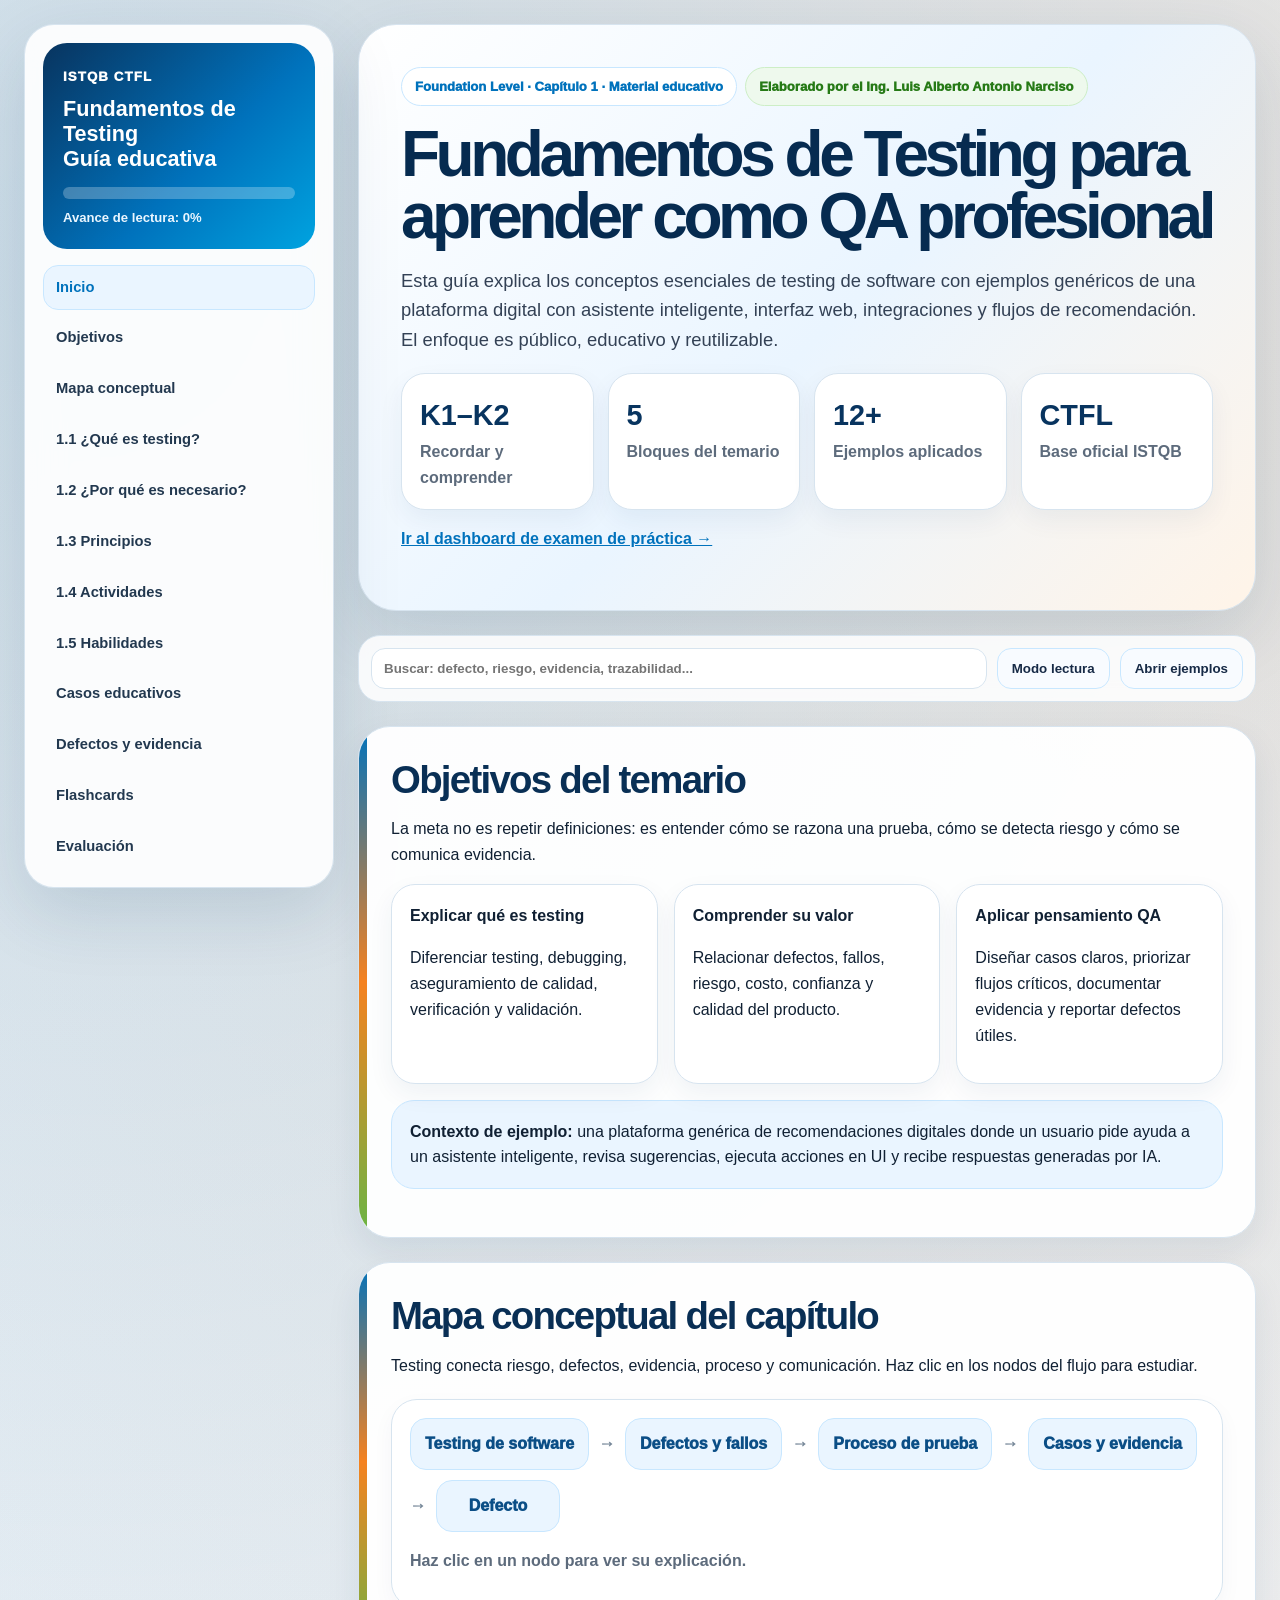
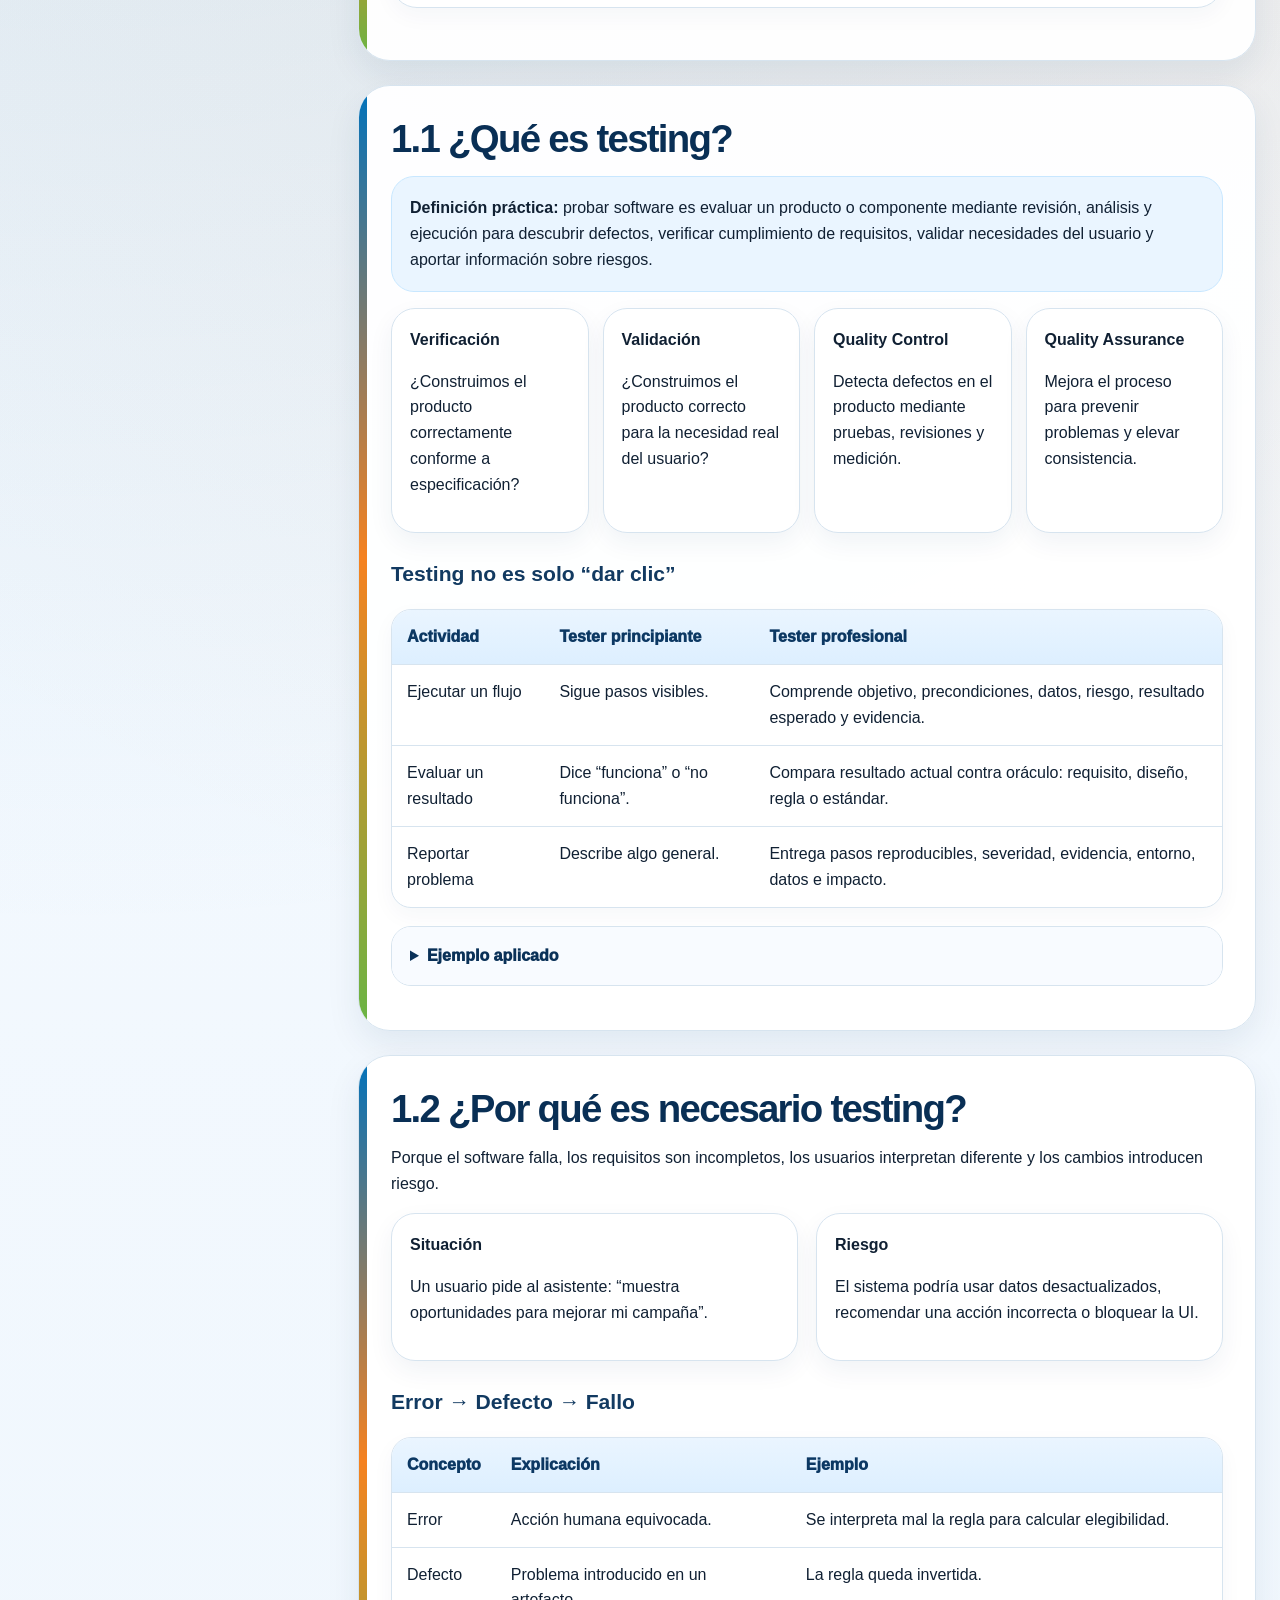
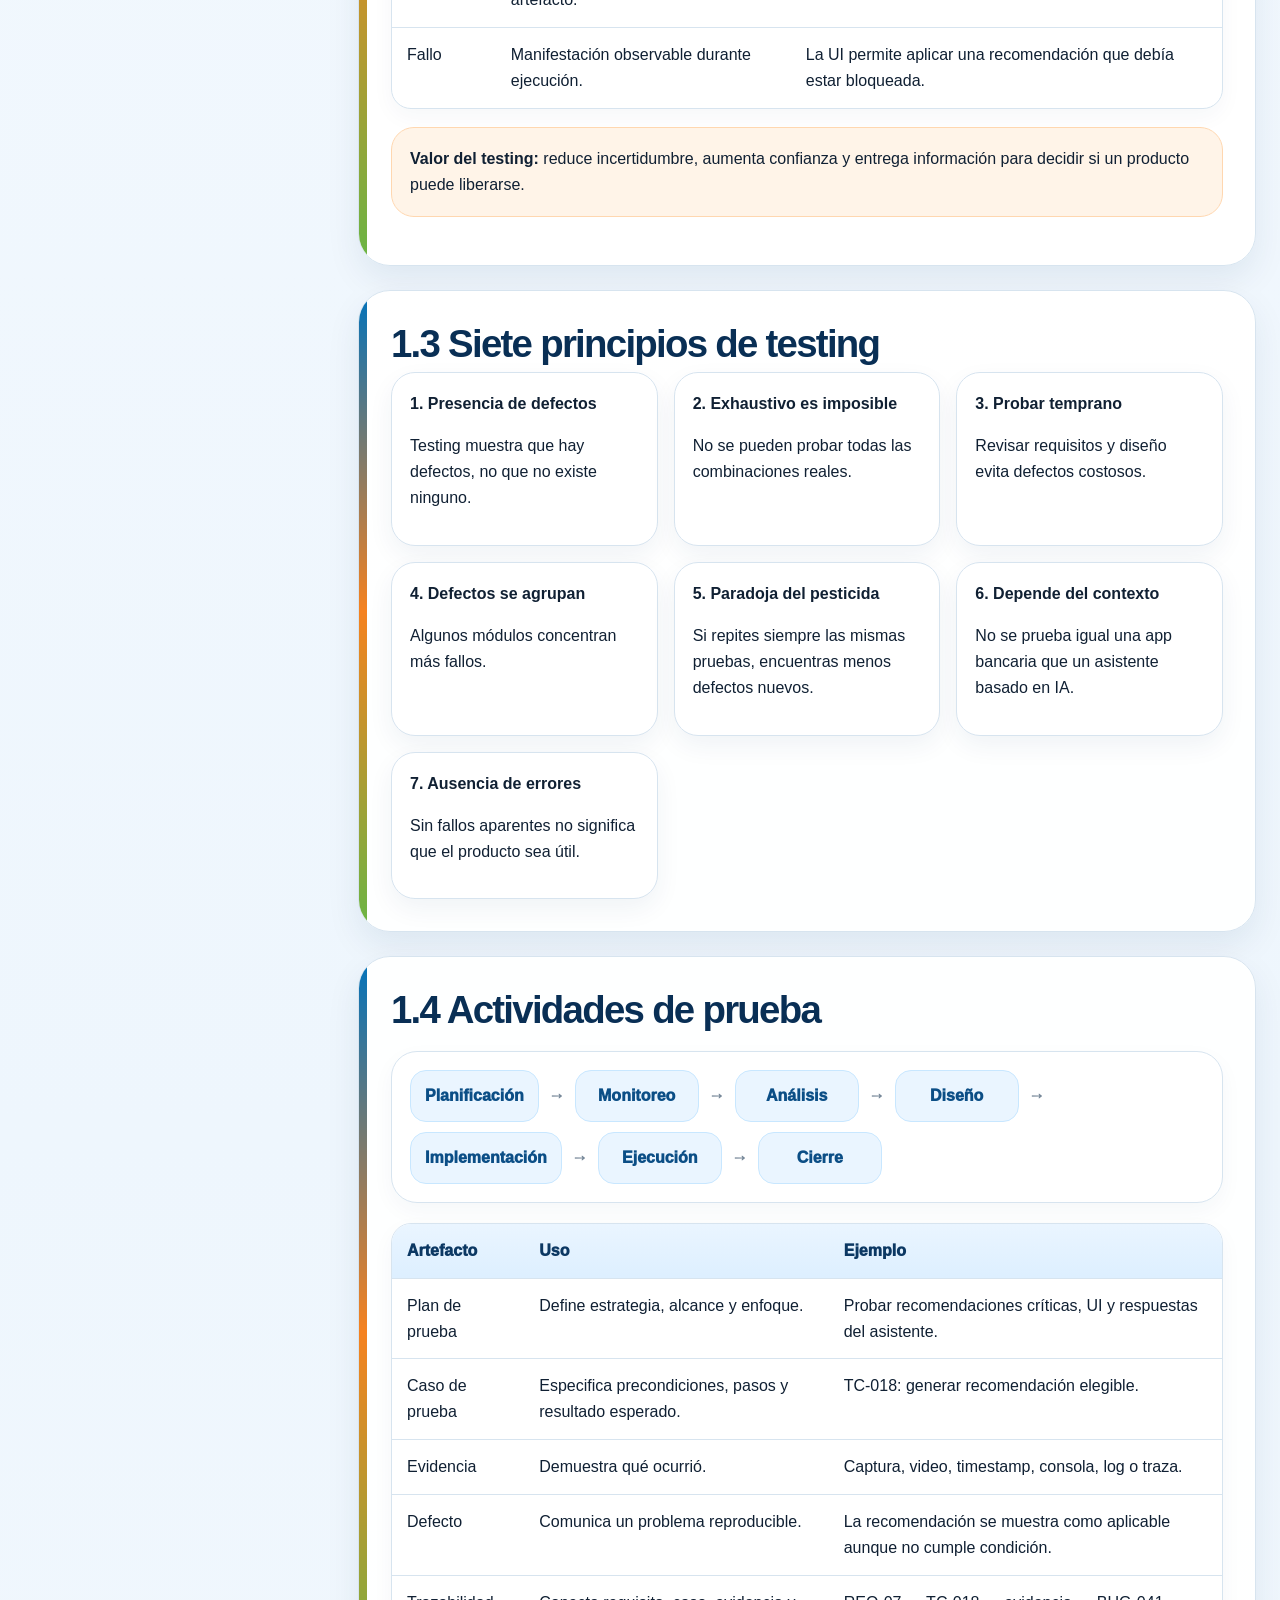
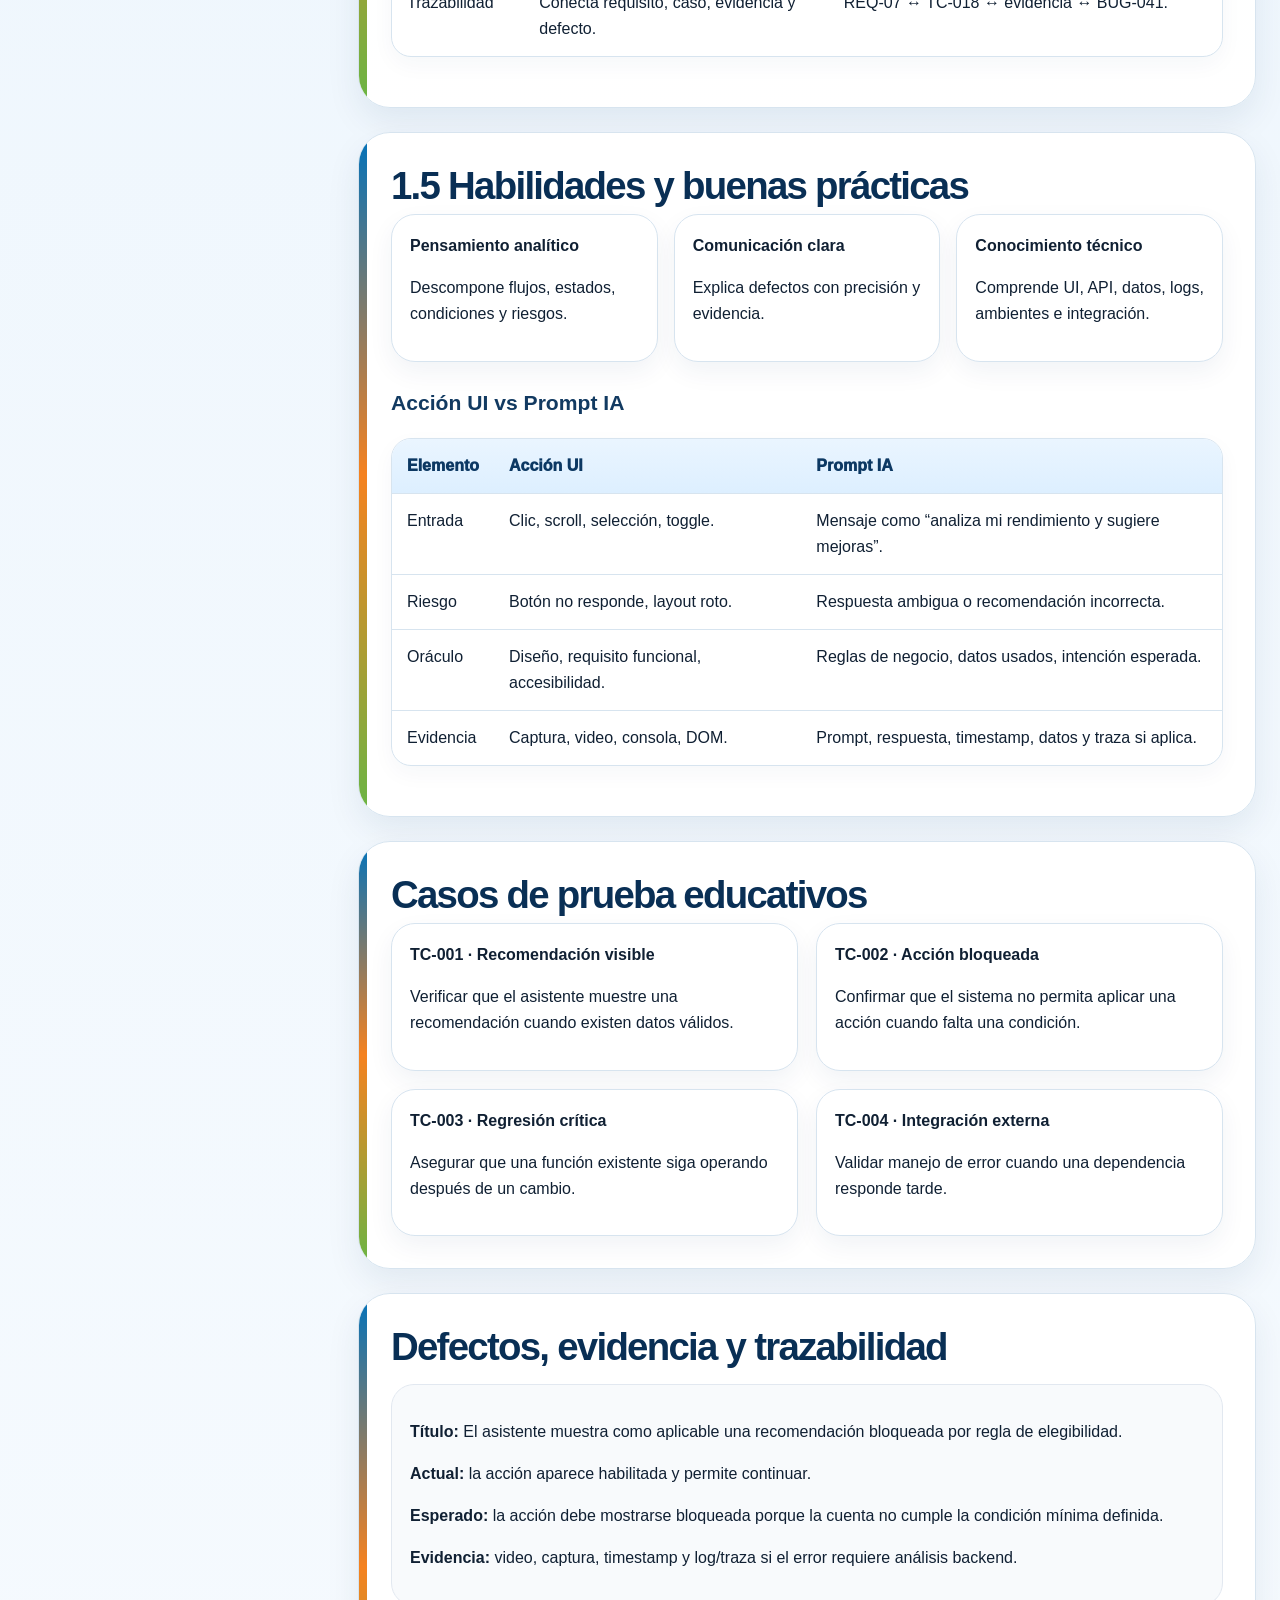
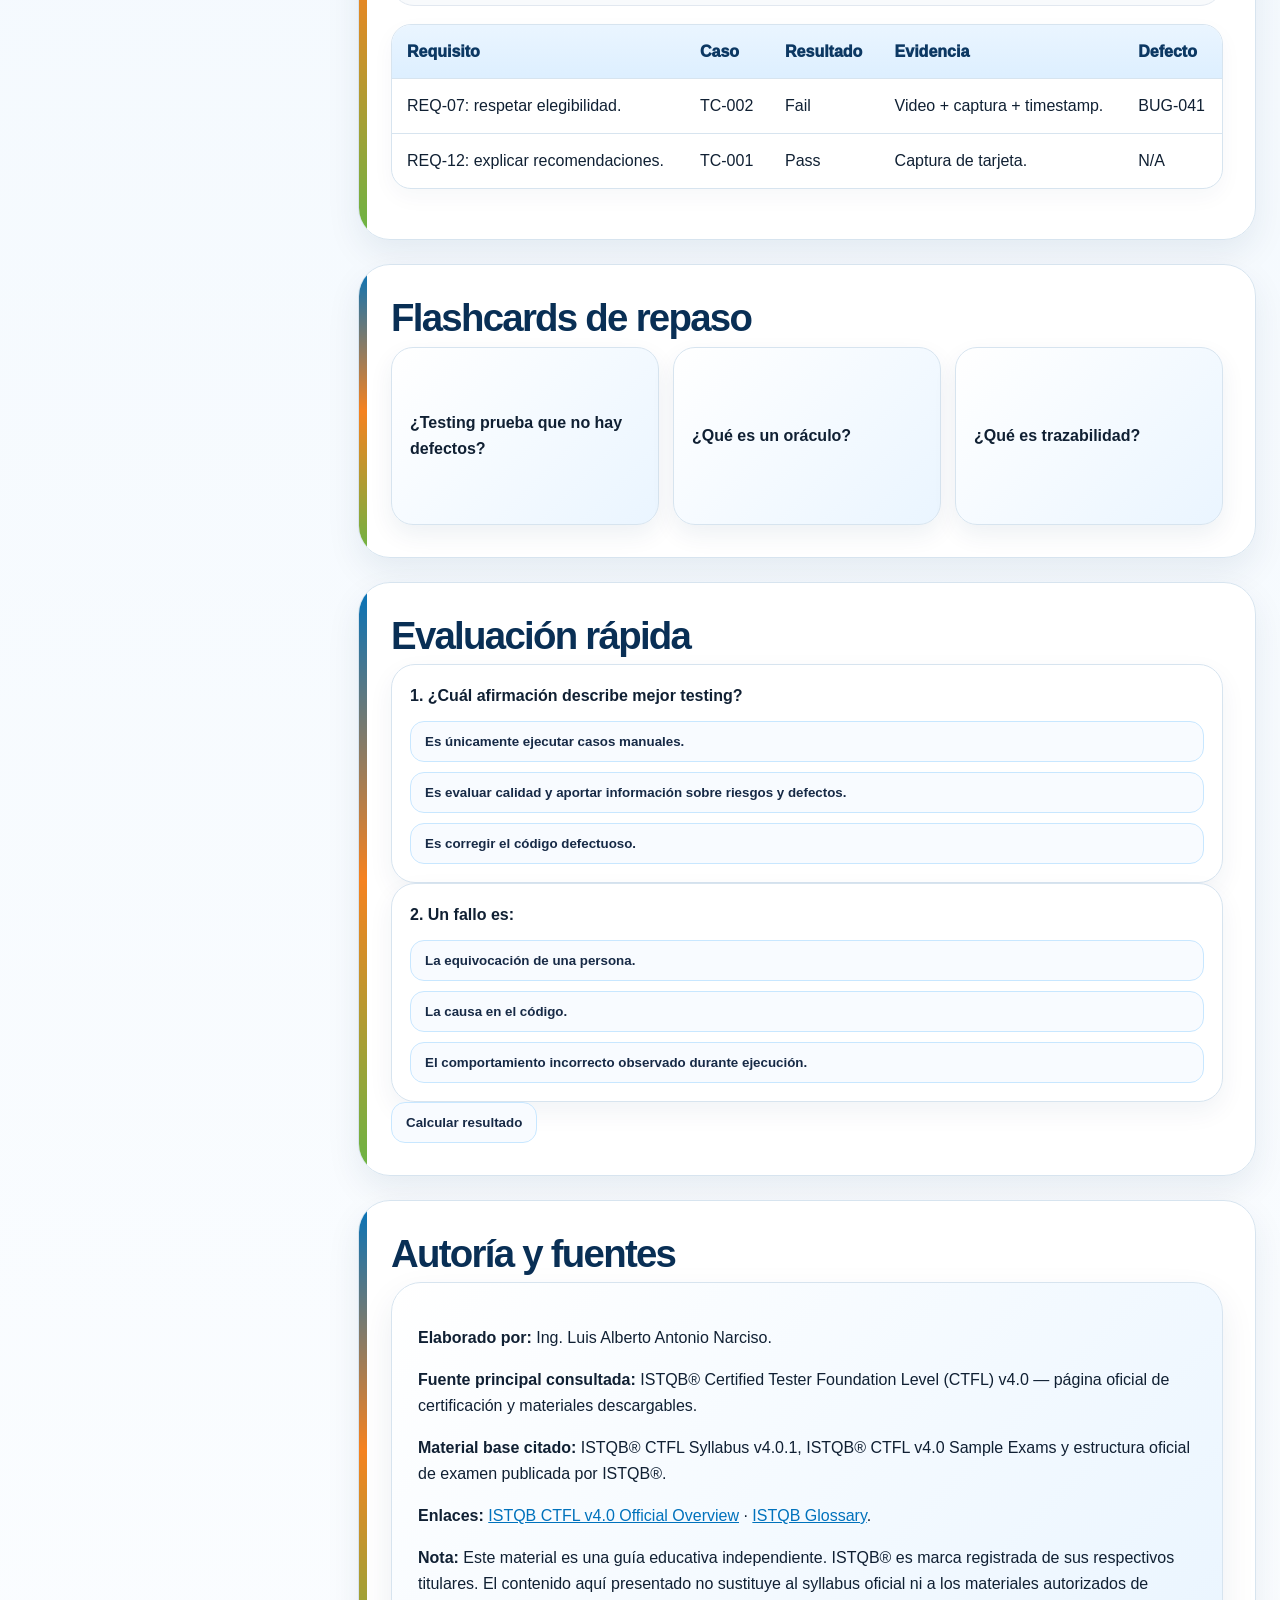
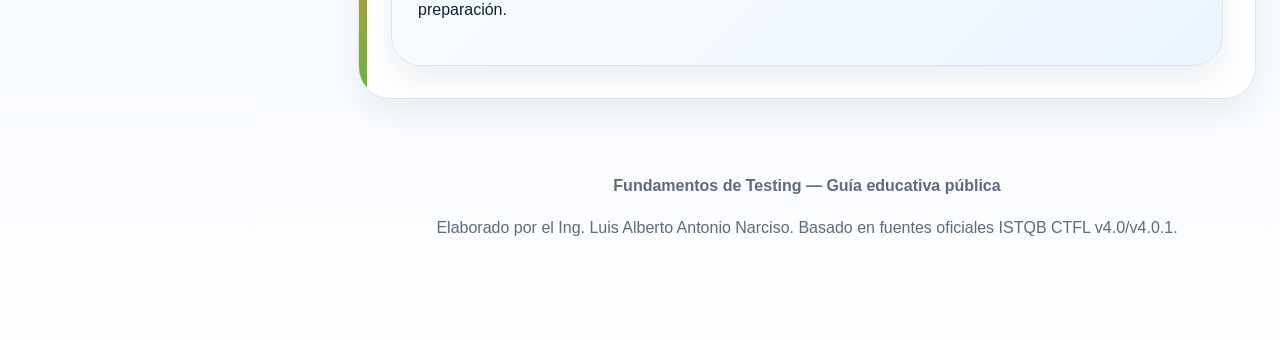
==== commit 4ba2d48e: "Add author attribution and official ISTQB sources to guide" ====
--- a/index.html
+++ b/index.html
@@ -1 +1,36 @@
-<!DOCTYPE html><html lang="es"><head><meta charset="UTF-8"><meta name="viewport" content="width=device-width,initial-scale=1.0"><title>ISTQB CTFL — Fundamentos de Testing</title><meta name="description" content="Guía educativa interactiva sobre fundamentos de testing alineada a ISTQB CTFL."><style>:root{--navy:#08345f;--blue:#0072bc;--sky:#00a3e0;--orange:#f58220;--green:#68b545;--red:#d63649;--purple:#674ea7;--ink:#102033;--muted:#5d6b7c;--line:#d7e4ef;--soft:#f4f8fc;--sb:#eaf5ff;--so:#fff4e8;--sg:#eef9ed;--shadow:0 24px 70px rgba(8,52,95,.13);--radius:26px}*{box-sizing:border-box}html{scroll-behavior:smooth}body{margin:0;font-family:Inter,Roboto,Arial,system-ui,sans-serif;color:var(--ink);line-height:1.62;background:radial-gradient(circle at 6% 3%,rgba(0,114,188,.18),transparent 28%),radial-gradient(circle at 94% 5%,rgba(245,130,32,.14),transparent 28%),linear-gradient(180deg,#f8fbff,#eef6fd 52%,#fbfdff)}a{color:var(--blue)}.layout{display:grid;grid-template-columns:320px minmax(0,1fr);gap:24px;max-width:1540px;margin:auto;padding:24px}aside{position:sticky;top:18px;height:calc(100vh - 36px);overflow:auto;background:rgba(255,255,255,.9);backdrop-filter:blur(18px);border:1px solid var(--line);border-radius:30px;box-shadow:var(--shadow);padding:18px}.brand{padding:20px;border-radius:24px;color:white;background:linear-gradient(135deg,var(--navy),var(--blue) 58%,var(--sky));margin-bottom:16px;overflow:hidden;position:relative}.brand:after{content:"";position:absolute;right:-34px;top:-34px;width:120px;height:120px;border-radius:50%;background:rgba(255,255,255,.17)}.brand small{font-weight:900;text-transform:uppercase;letter-spacing:.08em}.brand strong{display:block;font-size:1.35rem;line-height:1.15;margin-top:8px}.progress-wrap{height:12px;background:rgba(255,255,255,.25);border-radius:999px;margin:16px 0 8px;overflow:hidden}.progress-bar{height:100%;width:0;background:linear-gradient(90deg,#fff,var(--orange),#b8e986);border-radius:999px}.progress-label{font-size:.82rem;color:#eaf6ff;font-weight:800}nav a{display:flex;align-items:center;gap:10px;text-decoration:none;color:#22384f;border:1px solid transparent;margin:5px 0;padding:10px 12px;border-radius:15px;font-size:.92rem;font-weight:850}nav a:hover,nav a.active{background:var(--sb);border-color:#c8e7ff;color:var(--blue)}main{min-width:0}.hero{border:1px solid var(--line);border-radius:38px;padding:46px;box-shadow:var(--shadow);position:relative;overflow:hidden;margin-bottom:24px;background:linear-gradient(135deg,#fff 0%,#eaf5ff 52%,#fff4e8 100%)}.hero:before{content:"";position:absolute;right:-120px;top:-120px;width:330px;height:330px;border-radius:50%;background:linear-gradient(135deg,rgba(0,114,188,.16),rgba(245,130,32,.16))}.eyebrow{display:inline-flex;gap:9px;padding:8px 13px;border-radius:999px;background:#fff;border:1px solid #c8e7ff;color:var(--blue);font-weight:950;font-size:.82rem;box-shadow:0 14px 34px rgba(8,52,95,.08)}h1{font-size:clamp(2.3rem,5.4vw,5.4rem);line-height:.95;letter-spacing:-.07em;margin:18px 0 16px;color:#062b50;max-width:1100px}h2{font-size:clamp(1.7rem,3.1vw,2.65rem);line-height:1.07;letter-spacing:-.045em;margin:0 0 8px;color:#092f55}h3{font-size:1.32rem;margin:24px 0 10px;color:#123a61}.lead{font-size:1.16rem;color:#334155;max-width:1040px}.hero-grid,.grid-4{display:grid;grid-template-columns:repeat(4,1fr);gap:14px}.grid-3{display:grid;grid-template-columns:repeat(3,1fr);gap:16px}.grid-2,.compare{display:grid;grid-template-columns:repeat(2,1fr);gap:18px}.metric,.mini-card,.side,.q{background:#fff;border:1px solid var(--line);border-radius:24px;padding:18px;box-shadow:0 10px 26px rgba(8,52,95,.06);transition:.2s ease}.metric b{font-size:1.8rem;color:var(--navy);display:block}.metric span,.muted{color:var(--muted);font-weight:800}.mini-card:hover,.side:hover{transform:translateY(-3px);box-shadow:0 18px 34px rgba(8,52,95,.1)}section.card{background:rgba(255,255,255,.94);border:1px solid var(--line);border-radius:32px;box-shadow:0 14px 34px rgba(8,52,95,.08);padding:32px;margin:24px 0;position:relative;overflow:hidden;opacity:0;transform:translateY(22px);transition:.55s ease}section.card.in-view{opacity:1;transform:none}section.card:before{content:"";position:absolute;left:0;top:0;width:8px;height:100%;background:linear-gradient(180deg,var(--blue),var(--orange),var(--green))}.section-head{display:flex;justify-content:space-between;gap:18px;align-items:flex-start;flex-wrap:wrap;margin-bottom:18px}.pill{display:inline-flex;border-radius:999px;padding:8px 13px;border:1px solid #c8e7ff;background:var(--sb);color:var(--blue);font-size:.82rem;font-weight:950;white-space:nowrap}.k1{background:var(--sg);border-color:#cdeec6;color:#267a16}.k3{background:var(--so);border-color:#ffd7b0;color:#b55300}.risk{background:#fff1f2;border-color:#fecdd3;color:#be123c}.icon{width:42px;height:42px;border-radius:14px;display:grid;place-items:center;margin-bottom:10px;color:white;background:linear-gradient(135deg,var(--blue),var(--sky));font-weight:1000}.orange{background:linear-gradient(135deg,var(--orange),#ffb366)!important}.green{background:linear-gradient(135deg,var(--green),#9ad26c)!important}.red{background:linear-gradient(135deg,var(--red),#f4728b)!important}.purple{background:linear-gradient(135deg,var(--purple),#9b7ddc)!important}.callout{border:1px solid;border-radius:23px;padding:18px;margin:16px 0;background:#fff}.callout.blue{background:var(--sb);border-color:#c8e7ff}.callout.orange{background:var(--so);border-color:#ffd7b0}.callout.green{background:var(--sg);border-color:#cdeec6}.callout.gray{background:#f8fafc;border-color:#e2e8f0}table{width:100%;border-collapse:separate;border-spacing:0;margin:18px 0;border:1px solid var(--line);border-radius:20px;overflow:hidden;background:#fff;box-shadow:0 8px 22px rgba(8,52,95,.04)}th,td{text-align:left;vertical-align:top;padding:14px 15px;border-bottom:1px solid var(--line)}th{background:linear-gradient(180deg,#eaf5ff,#ddefff);color:#0c3863;font-weight:1000}tr:last-child td{border-bottom:0}.diagram{border:1px solid var(--line);border-radius:26px;background:#fff;padding:18px;margin:20px 0;overflow:auto;box-shadow:0 8px 22px rgba(8,52,95,.04)}.flow{display:flex;gap:10px;align-items:center;flex-wrap:wrap}.node{padding:12px 14px;border-radius:16px;font-weight:950;background:var(--sb);border:1px solid #c8e7ff;color:#0b4e86;min-width:124px;text-align:center;cursor:pointer}.node.selected{outline:3px solid var(--orange);transform:translateY(-2px)}.arrow{font-weight:1000;color:#789}.side.good{border-top:8px solid var(--green)}.side.bad{border-top:8px solid var(--red)}.side.blue{border-top:8px solid var(--blue)}.side.orange{border-top:8px solid var(--orange)}details{background:#fff;border:1px solid var(--line);border-radius:20px;margin:12px 0;overflow:hidden}summary{cursor:pointer;padding:16px 18px;font-weight:1000;color:#0a3158;background:#f8fbff}.detail-body{padding:0 18px 18px}.timeline{position:relative;margin:18px 0;padding-left:24px}.timeline:before{content:"";position:absolute;left:6px;top:4px;bottom:4px;width:3px;border-radius:999px;background:linear-gradient(var(--blue),var(--orange),var(--green))}.step{position:relative;background:#fff;border:1px solid var(--line);border-radius:20px;padding:16px;margin:12px 0}.step:before{content:"";position:absolute;left:-24px;top:22px;width:15px;height:15px;border-radius:50%;background:var(--orange);box-shadow:0 0 0 5px #fff}.flashcards{display:grid;grid-template-columns:repeat(3,1fr);gap:14px}.flip{perspective:1000px;min-height:178px;cursor:pointer}.flip-inner{position:relative;width:100%;min-height:178px;transition:transform .55s;transform-style:preserve-3d}.flip.flipped .flip-inner{transform:rotateY(180deg)}.flip-front,.flip-back{position:absolute;inset:0;backface-visibility:hidden;border-radius:22px;border:1px solid var(--line);padding:18px;display:flex;flex-direction:column;justify-content:center;background:#fff;box-shadow:0 10px 24px rgba(8,52,95,.07)}.flip-front{background:linear-gradient(135deg,#fff,#eaf5ff)}.flip-back{transform:rotateY(180deg);background:linear-gradient(135deg,#eef9ed,#fff)}.answers{display:grid;gap:10px;margin-top:12px}button,.answer{border:1px solid #c8e7ff;background:#f8fbff;color:#172a46;border-radius:14px;padding:12px 14px;cursor:pointer;text-align:left;font-weight:850;transition:.15s ease}button:hover{transform:translateY(-1px);background:var(--sb)}.answer.correct{background:#dcfce7;border-color:#86efac;color:#166534}.answer.wrong{background:#fee2e2;border-color:#fca5a5;color:#991b1b}.scorebox{font-size:1.1rem;font-weight:950;padding:16px;border-radius:18px;background:var(--sg);border:1px solid #cdeec6;display:none;margin-top:14px}.checklist label{display:flex;gap:10px;align-items:flex-start;padding:12px;border-radius:14px;border:1px solid var(--line);background:#fff;margin:8px 0}.study-tools{position:sticky;top:0;z-index:20;display:flex;gap:10px;flex-wrap:wrap;align-items:center;background:rgba(255,255,255,.86);backdrop-filter:blur(16px);border:1px solid var(--line);border-radius:22px;padding:12px;margin-bottom:18px}.study-tools input{flex:1;min-width:220px;border:1px solid var(--line);border-radius:14px;padding:12px;font-weight:750}.drawer{position:fixed;right:18px;top:18px;width:min(390px,calc(100vw - 36px));max-height:calc(100vh - 36px);overflow:auto;background:#fff;border:1px solid var(--line);border-radius:24px;box-shadow:var(--shadow);padding:20px;transform:translateX(120%);transition:.28s;z-index:40}.drawer.open{transform:none}.drawer-close{float:right}.floating{position:fixed;right:22px;bottom:22px;display:grid;gap:10px;z-index:30}.float{width:46px;height:46px;display:grid;place-items:center;border-radius:50%;background:linear-gradient(135deg,var(--blue),var(--sky));color:#fff;border:0;box-shadow:0 14px 34px rgba(8,52,95,.25)}.highlight{background:#fff3cd;outline:2px solid #ffd66b}.focus-mode aside{opacity:.18}.focus-mode aside:hover{opacity:1}.focus-mode section.card:not(.study-active){opacity:.35}.concept-mode strong,.concept-mode h3{background:linear-gradient(transparent 60%,rgba(245,130,32,.22) 60%)}.bar{height:10px;background:#e8f1fa;border-radius:999px;overflow:hidden}.bar span{display:block;height:100%;width:0;background:linear-gradient(90deg,var(--blue),var(--orange),var(--green))}@media(max-width:1050px){.layout{grid-template-columns:1fr;padding:14px}aside{position:relative;top:auto;height:auto}.hero{padding:30px}.hero-grid,.grid-4,.grid-3,.grid-2,.compare,.flashcards{grid-template-columns:1fr}}@media(prefers-reduced-motion:reduce){*{transition:none!important;scroll-behavior:auto!important}}</style></head><body><div class="layout"><aside><div class="brand"><small>ISTQB CTFL</small><strong>Fundamentos de Testing<br>Guía educativa</strong><div class="progress-wrap"><div class="progress-bar" id="progressBar"></div></div><div class="progress-label" id="progressLabel">Avance de lectura: 0%</div></div><nav id="nav"><a href="#inicio">Inicio</a><a href="#objetivos">Objetivos</a><a href="#mapa">Mapa conceptual</a><a href="#que-es-testing">1.1 ¿Qué es testing?</a><a href="#por-que">1.2 ¿Por qué es necesario?</a><a href="#principios">1.3 Principios</a><a href="#actividades">1.4 Actividades</a><a href="#habilidades">1.5 Habilidades</a><a href="#casos">Casos educativos</a><a href="#defectos">Defectos y evidencia</a><a href="#flashcards">Flashcards</a><a href="#quiz">Evaluación</a><a href="#checklist">Checklist final</a></nav></aside><main><header class="hero" id="inicio"><span class="eyebrow">Foundation Level · Capítulo 1 · Material educativo</span><h1>Fundamentos de Testing para aprender como QA profesional</h1><p class="lead">Esta guía explica los conceptos esenciales de testing de software con ejemplos genéricos de una plataforma digital con asistente inteligente, interfaz web, extensiones, integraciones y flujos de recomendación. El enfoque es público, educativo y reutilizable: no contiene nombres de productos, clientes, herramientas internas ni datos sensibles.</p><div class="hero-grid"><div class="metric"><b>K1–K2</b><span>Recordar y comprender</span></div><div class="metric"><b>5</b><span>Bloques del temario</span></div><div class="metric"><b>12+</b><span>Ejemplos aplicados</span></div><div class="metric"><b>100%</b><span>Orientado a aprendizaje</span></div></div></header><div class="study-tools"><input id="search" placeholder="Buscar: defecto, riesgo, evidencia, trazabilidad..."><button id="focus">Modo lectura</button><button id="concepts">Resaltar conceptos</button><button id="openAll">Abrir ejemplos</button></div><section class="card" id="objetivos"><div class="section-head"><div><h2>Objetivos del temario</h2><p>La meta no es repetir definiciones: es entender cómo se razona una prueba, cómo se detecta riesgo y cómo se comunica evidencia.</p></div><span class="pill">Alineación CTFL</span></div><div class="grid-3"><div class="mini-card"><div class="icon">1</div><strong>Explicar qué es testing</strong><p>Diferenciar testing, debugging, aseguramiento de calidad, verificación y validación.</p></div><div class="mini-card"><div class="icon orange">2</div><strong>Comprender su valor</strong><p>Relacionar defectos, fallos, riesgo, costo, confianza y calidad del producto.</p></div><div class="mini-card"><div class="icon green">3</div><strong>Aplicar pensamiento QA</strong><p>Diseñar casos claros, priorizar flujos críticos, documentar evidencia y reportar defectos útiles.</p></div></div><div class="callout blue"><strong>Contexto de ejemplo:</strong> una plataforma genérica de recomendaciones digitales donde un usuario pide ayuda a un asistente inteligente, revisa sugerencias, ejecuta acciones en UI, consulta datos históricos y recibe respuestas generadas por IA.</div></section><section class="card" id="mapa"><div class="section-head"><div><h2>Mapa conceptual del capítulo</h2><p>Testing conecta riesgo, defectos, evidencia, proceso y comunicación. Haz clic en los nodos del flujo para estudiar.</p></div><span class="pill k1">Lectura visual</span></div><div class="diagram"><div class="flow"><div class="node">Testing de software</div><div class="arrow">→</div><div class="node">Defectos y fallos</div><div class="arrow">→</div><div class="node orange">Proceso de prueba</div><div class="arrow">→</div><div class="node green">Casos y evidencia</div><div class="arrow">→</div><div class="node red">Defecto</div></div><p class="muted" id="nodeHelp">Haz clic en un nodo para ver su explicación.</p></div></section><section class="card" id="que-es-testing"><div class="section-head"><div><h2>1.1 ¿Qué es testing?</h2><p>Testing es una actividad técnica y analítica para obtener información sobre la calidad de un producto.</p></div><span class="pill">K2 · Comprender</span></div><div class="callout blue"><strong>Definición práctica:</strong> probar software es evaluar un producto o componente mediante revisión, análisis y ejecución para descubrir defectos, verificar cumplimiento de requisitos, validar necesidades del usuario y aportar información sobre riesgos.</div><div class="grid-4"><div class="mini-card"><div class="icon">V</div><strong>Verificación</strong><p>¿Construimos el producto correctamente conforme a especificación?</p></div><div class="mini-card"><div class="icon green">V</div><strong>Validación</strong><p>¿Construimos el producto correcto para la necesidad real del usuario?</p></div><div class="mini-card"><div class="icon orange">QC</div><strong>Quality Control</strong><p>Detecta defectos en el producto mediante pruebas, revisiones y medición.</p></div><div class="mini-card"><div class="icon purple">QA</div><strong>Quality Assurance</strong><p>Mejora el proceso para prevenir problemas y elevar consistencia.</p></div></div><h3>Testing no es solo “dar clic”</h3><table><thead><tr><th>Actividad</th><th>Tester principiante</th><th>Tester profesional</th></tr></thead><tbody><tr><td>Ejecutar un flujo</td><td>Sigue pasos visibles.</td><td>Comprende objetivo, precondiciones, datos, riesgo, resultado esperado y evidencia.</td></tr><tr><td>Evaluar un resultado</td><td>Dice “funciona” o “no funciona”.</td><td>Compara resultado actual contra oráculo: requisito, diseño, regla de negocio, estándar o comportamiento esperado.</td></tr><tr><td>Reportar problema</td><td>Describe algo general: “falló”.</td><td>Entrega pasos reproducibles, severidad, evidencia, entorno, datos, impacto y posible área de origen.</td></tr></tbody></table><h3>Testing estático vs dinámico</h3><div class="compare"><div class="side blue"><h4>Testing estático</h4><p>No ejecuta el software. Revisa requisitos, historias, diseños, prototipos, casos de prueba, reglas, contratos API o prompts.</p></div><div class="side orange"><h4>Testing dinámico</h4><p>Ejecuta el software o componente. Observa comportamiento real con datos, ambiente, usuario, navegador o integración.</p></div></div><details><summary>Ejemplo aplicado</summary><div class="detail-body"><p><strong>Estático:</strong> revisar que la historia indique datos requeridos, restricciones y comportamiento esperado. <strong>Dinámico:</strong> abrir la aplicación, ingresar una solicitud, observar la respuesta, ejecutar la acción propuesta y comparar contra el resultado esperado.</p></div></details></section><section class="card" id="por-que"><div class="section-head"><div><h2>1.2 ¿Por qué es necesario testing?</h2><p>Porque el software falla, los requisitos son incompletos, los usuarios interpretan diferente y los cambios introducen riesgo.</p></div><span class="pill risk">Riesgo y calidad</span></div><div class="compare"><div class="side"><strong>Situación</strong><p>Un usuario pide al asistente: “muestra oportunidades para mejorar mi campaña”.</p></div><div class="side bad"><strong>Riesgo</strong><p>El sistema podría usar datos desactualizados, recomendar una acción incorrecta, no explicar el motivo o bloquear la UI.</p></div></div><h3>Cadena Error → Defecto → Fallo</h3><div class="diagram"><div class="flow"><div class="node red">Error humano</div><div class="arrow">→</div><div class="node orange">Defecto en el producto</div><div class="arrow">→</div><div class="node red">Fallo visible</div><div class="arrow">→</div><div class="node green">Impacto al usuario</div></div></div><table><thead><tr><th>Concepto</th><th>Explicación</th><th>Ejemplo</th></tr></thead><tbody><tr><td>Error</td><td>Acción humana equivocada durante análisis, diseño, código o configuración.</td><td>Se interpreta mal la regla para calcular elegibilidad.</td></tr><tr><td>Defecto</td><td>Problema introducido en un artefacto.</td><td>La regla queda invertida: muestra recomendaciones no elegibles.</td></tr><tr><td>Fallo</td><td>Manifestación observable cuando el producto se ejecuta.</td><td>La UI permite aplicar una recomendación que debía estar bloqueada.</td></tr></tbody></table><div class="callout orange"><strong>Valor del testing:</strong> no garantiza ausencia total de defectos. Reduce incertidumbre, aumenta confianza y entrega información para decidir si un producto puede liberarse.</div></section><section class="card" id="principios"><div class="section-head"><div><h2>1.3 Siete principios de testing</h2><p>Estos principios evitan expectativas falsas sobre lo que las pruebas pueden y no pueden hacer.</p></div><span class="pill k1">K1 · Recordar</span></div><div class="grid-3"><div class="mini-card"><div class="icon">1</div><strong>Testing muestra presencia de defectos</strong><p>Puede demostrar que hay defectos, no que no existe ninguno.</p></div><div class="mini-card"><div class="icon orange">2</div><strong>Testing exhaustivo es imposible</strong><p>No se pueden probar todas las combinaciones reales en sistemas complejos.</p></div><div class="mini-card"><div class="icon green">3</div><strong>Probar temprano ahorra costo</strong><p>Revisar requisitos y diseño evita defectos costosos después.</p></div><div class="mini-card"><div class="icon red">4</div><strong>Defectos se agrupan</strong><p>Algunos módulos concentran más fallos por complejidad, cambios o deuda técnica.</p></div><div class="mini-card"><div class="icon purple">5</div><strong>Paradoja del pesticida</strong><p>Si repites siempre las mismas pruebas, cada vez encuentras menos defectos nuevos.</p></div><div class="mini-card"><div class="icon">6</div><strong>Testing depende del contexto</strong><p>No se prueba igual una app bancaria, un videojuego o un asistente basado en IA.</p></div><div class="mini-card"><div class="icon orange">7</div><strong>Ausencia de errores es una falacia</strong><p>Un producto sin fallos aparentes puede ser inútil si no resuelve la necesidad del usuario.</p></div></div><details><summary>Paradoja del pesticida en regresión</summary><div class="detail-body"><p>Si cada semana se ejecutan los mismos casos sin revisar riesgos nuevos, cambios de UI, variaciones de datos o escenarios negativos, la suite pierde poder de detección. Mantén pruebas base y agrega variaciones por análisis de riesgo, defectos recientes y cambios del sprint.</p></div></details></section><section class="card" id="actividades"><div class="section-head"><div><h2>1.4 Actividades de prueba y flujo de trabajo</h2><p>Testing es un proceso continuo con entradas, actividades, salidas y retroalimentación.</p></div><span class="pill">Proceso QA</span></div><div class="diagram"><div class="flow"><div class="node">Planificación</div><div class="arrow">→</div><div class="node">Monitoreo</div><div class="arrow">→</div><div class="node orange">Análisis</div><div class="arrow">→</div><div class="node orange">Diseño</div><div class="arrow">→</div><div class="node green">Implementación</div><div class="arrow">→</div><div class="node green">Ejecución</div><div class="arrow">→</div><div class="node red">Cierre</div></div></div><div class="timeline"><div class="step"><strong>1. Planificación</strong><p>Define alcance, objetivos, riesgos, recursos, ambientes, criterios de entrada/salida y estrategia.</p></div><div class="step"><strong>2. Monitoreo y control</strong><p>Compara avance real contra plan. Ajusta prioridades si aparecen bloqueos, defectos críticos o cambios de alcance.</p></div><div class="step"><strong>3. Análisis</strong><p>Identifica qué probar: requisitos, riesgos, condiciones de prueba y oráculos.</p></div><div class="step"><strong>4. Diseño</strong><p>Convierte condiciones en casos de prueba, datos, pasos y resultados esperados.</p></div><div class="step"><strong>5. Implementación</strong><p>Prepara suite, datos, ambiente, automatización o checklist ejecutable.</p></div><div class="step"><strong>6. Ejecución</strong><p>Corre los casos, registra resultados, evidencia y anomalías.</p></div><div class="step"><strong>7. Cierre</strong><p>Resume métricas, lecciones aprendidas, defectos abiertos, cobertura y recomendación de liberación.</p></div></div><table><thead><tr><th>Artefacto</th><th>Uso</th><th>Ejemplo</th></tr></thead><tbody><tr><td>Plan de prueba</td><td>Define estrategia, alcance y enfoque.</td><td>Probar recomendaciones críticas, UI y respuestas del asistente.</td></tr><tr><td>Caso de prueba</td><td>Especifica precondiciones, pasos y resultado esperado.</td><td>TC-018: generar recomendación elegible con datos válidos.</td></tr><tr><td>Evidencia</td><td>Demuestra qué ocurrió durante la ejecución.</td><td>Captura, video, timestamp, consola, log o traza.</td></tr><tr><td>Reporte de defecto</td><td>Comunica un problema reproducible y accionable.</td><td>La recomendación se muestra como aplicable aunque la cuenta no cumple la condición.</td></tr><tr><td>Matriz de trazabilidad</td><td>Conecta requisito, caso, evidencia y defecto.</td><td>REQ-07 ↔ TC-018 ↔ evidencia ↔ BUG-041.</td></tr></tbody></table><div class="callout green"><strong>Regla útil:</strong> un caso de prueba sin resultado esperado es solo una instrucción. Un defecto sin evidencia es una hipótesis difícil de investigar.</div></section><section class="card" id="habilidades"><div class="section-head"><div><h2>1.5 Habilidades y buenas prácticas del tester</h2><p>El tester combina pensamiento crítico, comunicación, dominio técnico, curiosidad y disciplina documental.</p></div><span class="pill">Perfil QA</span></div><div class="grid-3"><div class="mini-card"><div class="icon">A</div><strong>Pensamiento analítico</strong><p>Descompone flujos, identifica condiciones, riesgos, estados y dependencias.</p></div><div class="mini-card"><div class="icon orange">C</div><strong>Comunicación clara</strong><p>Explica defectos con precisión, sin culpar personas ni sobredimensionar.</p></div><div class="mini-card"><div class="icon green">T</div><strong>Conocimiento técnico</strong><p>Comprende UI, API, datos, logs, ambientes, permisos e integración.</p></div></div><div class="compare"><div class="side good"><h4>Independencia con valor</h4><p>Una mirada independiente detecta suposiciones que el desarrollador, analista o diseñador puede pasar por alto.</p></div><div class="side bad"><h4>Riesgo de aislamiento</h4><p>Independencia no significa aislamiento. Si QA no entiende contexto de negocio, puede priorizar mal.</p></div></div><h3>Acción UI vs Prompt IA</h3><table><thead><tr><th>Elemento</th><th>Acción UI</th><th>Prompt IA</th></tr></thead><tbody><tr><td>Entrada</td><td>Clic, scroll, selección, texto en campo, toggle.</td><td>Mensaje como “analiza mi rendimiento y sugiere mejoras”.</td></tr><tr><td>Riesgo</td><td>Botón no responde, layout roto, validación incorrecta.</td><td>Respuesta ambigua, recomendación incorrecta, acción insegura.</td></tr><tr><td>Oráculo</td><td>Diseño, requisito funcional, accesibilidad, estado visual.</td><td>Política de respuesta, reglas de negocio, datos usados, intención esperada.</td></tr><tr><td>Evidencia</td><td>Captura, video, consola, DOM, pasos exactos.</td><td>Prompt, respuesta, timestamp, datos usados, trace/log si aplica.</td></tr></tbody></table></section><section class="card" id="casos"><div class="section-head"><div><h2>Casos de prueba educativos</h2><p>Ejemplos formales basados en flujos genéricos de una plataforma con asistente digital.</p></div><span class="pill k3">Ejemplos aplicados</span></div><div class="grid-2"><div class="mini-card"><strong>TC-001 · Recomendación visible</strong><p><strong>Objetivo:</strong> verificar que el asistente muestre una recomendación cuando existen datos válidos.</p><p><strong>Esperado:</strong> aparece recomendación con título, justificación, acción sugerida y estado de elegibilidad.</p></div><div class="mini-card"><strong>TC-002 · Acción bloqueada por inelegibilidad</strong><p><strong>Objetivo:</strong> confirmar que el sistema no permita aplicar una acción cuando falta una condición.</p><p><strong>Esperado:</strong> acción deshabilitada o mensaje explicativo; no se ejecuta cambio.</p></div><div class="mini-card"><strong>TC-003 · Regresión de flujo crítico</strong><p><strong>Objetivo:</strong> asegurar que una función existente siga operando después de un cambio.</p><p><strong>Esperado:</strong> no hay errores visuales, bloqueos ni cambios no esperados.</p></div><div class="mini-card"><strong>TC-004 · Integración externa</strong><p><strong>Objetivo:</strong> validar manejo de error cuando una dependencia responde tarde.</p><p><strong>Esperado:</strong> mensaje claro de espera/reintento; no se congela la UI.</p></div></div><table><thead><tr><th>Campo</th><th>Qué escribir</th><th>Ejemplo</th></tr></thead><tbody><tr><td>ID</td><td>Identificador único.</td><td>TC-018</td></tr><tr><td>Título</td><td>Acción + condición + resultado esperado.</td><td>Generar recomendación elegible con datos válidos.</td></tr><tr><td>Prioridad</td><td>P0, P1, P2 según impacto/riesgo.</td><td>P0 si bloquea flujo principal.</td></tr><tr><td>Precondiciones</td><td>Estado necesario antes de ejecutar.</td><td>Usuario autenticado; cuenta con datos históricos.</td></tr><tr><td>Pasos</td><td>Instrucciones concretas, numeradas y reproducibles.</td><td>1. Abrir panel. 2. Escribir prompt. 3. Revisar tarjeta.</td></tr><tr><td>Resultado esperado</td><td>Comportamiento observable y verificable.</td><td>Tarjeta con recomendación, explicación y acción disponible.</td></tr></tbody></table></section><section class="card" id="defectos"><div class="section-head"><div><h2>Defectos, evidencia y trazabilidad</h2><p>Un bug útil permite que otra persona entienda, reproduzca, priorice e investigue el problema.</p></div><span class="pill risk">Reporte profesional</span></div><div class="diagram"><div class="flow"><div class="node">Requisito</div><div class="arrow">→</div><div class="node orange">Caso de prueba</div><div class="arrow">→</div><div class="node green">Ejecución</div><div class="arrow">→</div><div class="node">Evidencia</div><div class="arrow">→</div><div class="node red">Defecto</div></div></div><div class="callout gray"><p><strong>Título:</strong> El asistente muestra como aplicable una recomendación bloqueada por regla de elegibilidad.</p><p><strong>Ambiente:</strong> Staging · navegador Chromium · usuario demo · build 2026.07.04.</p><p><strong>Pasos:</strong> iniciar sesión → abrir panel de recomendaciones → solicitar “sugiere mejoras” → abrir recomendación “Ajustar presupuesto”.</p><p><strong>Actual:</strong> la acción aparece habilitada y permite continuar.</p><p><strong>Esperado:</strong> la acción debe mostrarse bloqueada porque la cuenta no cumple la condición mínima definida.</p><p><strong>Impacto:</strong> el usuario podría intentar aplicar una acción no permitida.</p><p><strong>Evidencia:</strong> video, captura del estado de elegibilidad, timestamp y log/traza si el error requiere análisis backend.</p></div><table><thead><tr><th>Requisito</th><th>Caso</th><th>Resultado</th><th>Evidencia</th><th>Defecto</th></tr></thead><tbody><tr><td>REQ-07: respetar elegibilidad.</td><td>TC-002</td><td>Fail</td><td>Video + captura + timestamp.</td><td>BUG-041</td></tr><tr><td>REQ-12: explicar recomendaciones.</td><td>TC-001</td><td>Pass</td><td>Captura de tarjeta.</td><td>N/A</td></tr><tr><td>REQ-19: UI no debe bloquearse ante latencia externa.</td><td>TC-004</td><td>Fail</td><td>Video + consola + log.</td><td>BUG-052</td></tr></tbody></table><div class="callout orange"><strong>Cuándo usar logs o trazas:</strong> cuando el fallo no se explica solo con la UI: timeouts, errores 4XX/5XX, respuestas incompletas, dependencia externa, ejecución detenida, latencia excesiva o comportamiento intermitente.</div></section><section class="card" id="flashcards"><div class="section-head"><div><h2>Flashcards de repaso</h2><p>Haz clic en cada tarjeta para ver la respuesta.</p></div><span class="pill k1">Memoria activa</span></div><div class="flashcards"><div class="flip"><div class="flip-inner"><div class="flip-front"><strong>¿Testing prueba que no hay defectos?</strong></div><div class="flip-back"><p>No. Testing muestra presencia de defectos, no su ausencia absoluta.</p></div></div></div><div class="flip"><div class="flip-inner"><div class="flip-front"><strong>¿Qué es un oráculo de prueba?</strong></div><div class="flip-back"><p>La fuente que permite decidir si el resultado es correcto: requisito, regla, diseño, estándar o experto.</p></div></div></div><div class="flip"><div class="flip-inner"><div class="flip-front"><strong>¿Qué diferencia hay entre defecto y fallo?</strong></div><div class="flip-back"><p>El defecto está en el producto; el fallo es la manifestación visible al ejecutar.</p></div></div></div><div class="flip"><div class="flip-inner"><div class="flip-front"><strong>¿Qué debe tener un bug accionable?</strong></div><div class="flip-back"><p>Pasos, actual, esperado, impacto, ambiente, evidencia y datos suficientes.</p></div></div></div><div class="flip"><div class="flip-inner"><div class="flip-front"><strong>¿Qué es trazabilidad?</strong></div><div class="flip-back"><p>La conexión entre requisito, caso de prueba, ejecución, evidencia y defecto.</p></div></div></div><div class="flip"><div class="flip-inner"><div class="flip-front"><strong>¿Por qué testing exhaustivo es imposible?</strong></div><div class="flip-back"><p>Porque las combinaciones de datos, estados, ambientes y acciones crecen demasiado.</p></div></div></div></div></section><section class="card" id="quiz"><div class="section-head"><div><h2>Evaluación rápida</h2><p>Preguntas tipo práctica para confirmar comprensión.</p></div><span class="pill">Autoevaluación</span></div><div class="bar"><span id="quizBar"></span></div><div class="q" data-correct="b"><strong>1. ¿Cuál afirmación describe mejor testing?</strong><div class="answers"><button class="answer" data-option="a">Es únicamente ejecutar casos manuales.</button><button class="answer" data-option="b">Es evaluar calidad y aportar información sobre riesgos y defectos.</button><button class="answer" data-option="c">Es corregir el código defectuoso.</button></div></div><div class="q" data-correct="c"><strong>2. Un fallo es:</strong><div class="answers"><button class="answer" data-option="a">La equivocación de una persona.</button><button class="answer" data-option="b">La causa en el código o configuración.</button><button class="answer" data-option="c">El comportamiento incorrecto observado durante ejecución.</button></div></div><div class="q" data-correct="a"><strong>3. ¿Qué principio indica que repetir siempre las mismas pruebas reduce hallazgos nuevos?</strong><div class="answers"><button class="answer" data-option="a">Paradoja del pesticida.</button><button class="answer" data-option="b">Ausencia de errores.</button><button class="answer" data-option="c">Agrupamiento de defectos.</button></div></div><div class="q" data-correct="b"><strong>4. ¿Cuál evidencia ayuda más en un defecto intermitente de backend?</strong><div class="answers"><button class="answer" data-option="a">Solo decir “falló a veces”.</button><button class="answer" data-option="b">Video, timestamp, datos, ambiente y log/traza.</button><button class="answer" data-option="c">Una captura sin pasos.</button></div></div><div class="q" data-correct="c"><strong>5. ¿Cuál es un buen resultado esperado?</strong><div class="answers"><button class="answer" data-option="a">Debe funcionar bien.</button><button class="answer" data-option="b">El usuario no debe confundirse.</button><button class="answer" data-option="c">La recomendación debe mostrar título, justificación, estado de elegibilidad y acción disponible solo si aplica.</button></div></div><button id="scoreBtn">Calcular resultado</button><div class="scorebox" id="scoreBox"></div></section><section class="card" id="checklist"><div class="section-head"><div><h2>Checklist final</h2><p>Marca los puntos que ya puedes explicar con tus propias palabras.</p></div><span class="pill k1">Cierre</span></div><div class="bar"><span id="checkBar"></span></div><div class="checklist"><label><input type="checkbox"> Puedo explicar diferencia entre testing, debugging, QA y QC.</label><label><input type="checkbox"> Puedo diferenciar error, defecto y fallo con un ejemplo.</label><label><input type="checkbox"> Puedo explicar por qué testing exhaustivo es imposible.</label><label><input type="checkbox"> Puedo construir un caso de prueba con precondiciones, pasos y resultado esperado.</label><label><input type="checkbox"> Puedo redactar un defecto con evidencia, impacto y ambiente.</label><label><input type="checkbox"> Puedo vincular requisito → caso → evidencia → defecto.</label><label><input type="checkbox"> Puedo distinguir una acción UI de un prompt IA y sus riesgos.</label></div><div class="callout green"><strong>Resultado esperado del aprendizaje:</strong> al terminar, el estudiante debe poder observar un flujo de software, identificar riesgos, formular pruebas, ejecutar con evidencia y comunicar defectos de forma profesional.</div></section><footer style="text-align:center;color:var(--muted);padding:34px 20px 60px"><strong>Fundamentos de Testing — Guía educativa pública</strong><p>Material genérico para aprendizaje. No incluye información confidencial, nombres internos ni datos de clientes.</p></footer></main></div><aside class="drawer" id="drawer"><button class="drawer-close" id="drawerClose">×</button><h3>Guía rápida</h3><p>Selecciona un nodo, una tarjeta o un concepto para ver una explicación breve.</p></aside><div class="floating"><button class="float" id="top">↑</button><button class="float" id="guide">?</button></div><script>const $=s=>document.querySelector(s),$$=s=>[...document.querySelectorAll(s)],body=document.body,bar=$('#progressBar'),label=$('#progressLabel'),links=$$('nav a'),sections=links.map(a=>$(a.getAttribute('href'))).filter(Boolean);function progress(){let h=document.documentElement.scrollHeight-innerHeight,p=h?Math.round(scrollY/h*100):0;bar.style.width=p+'%';label.textContent='Avance de lectura: '+p+'%';let c='';sections.forEach(s=>{if(scrollY>=s.offsetTop-160)c='#'+s.id});links.forEach(a=>a.classList.toggle('active',a.getAttribute('href')===c))}addEventListener('scroll',progress,{passive:true});progress();const io=new IntersectionObserver(es=>es.forEach(e=>{if(e.isIntersecting){e.target.classList.add('in-view');$$('section.card').forEach(s=>s.classList.remove('study-active'));e.target.classList.add('study-active')}}),{threshold:.18,rootMargin:'0px 0px -12% 0px'});$$('section.card').forEach(s=>io.observe(s));$('#focus').onclick=()=>body.classList.toggle('focus-mode');$('#concepts').onclick=()=>body.classList.toggle('concept-mode');$('#openAll').onclick=()=>{let open=$('#openAll').dataset.open!=='1';$$('details').forEach(d=>d.open=open);$('#openAll').dataset.open=open?'1':'0';$('#openAll').textContent=open?'Cerrar ejemplos':'Abrir ejemplos'};$('#search').oninput=e=>{let q=e.target.value.trim().toLowerCase();$$('.highlight').forEach(x=>x.classList.remove('highlight'));if(q.length<2)return;let first=null;$$('p,td,.mini-card,.side,.callout').forEach(el=>{if(el.textContent.toLowerCase().includes(q)){el.classList.add('highlight');first=first||el}});if(first)first.scrollIntoView({behavior:'smooth',block:'center'})};const help={"Testing de software":"Evalúa calidad, riesgo y confianza. Produce información para decidir.","Defectos y fallos":"Conecta error humano, defecto introducido y fallo observable.","Proceso de prueba":"Planear, analizar, diseñar, implementar, ejecutar y cerrar.","Casos y evidencia":"Convierte requisitos en pruebas reproducibles con evidencia objetiva.","Defecto":"Reporte accionable cuando el resultado actual contradice el esperado.","Error humano":"Equivocación de interpretación, diseño, codificación o configuración.","Defecto en el producto":"Problema introducido en código, configuración, dato, modelo o documento.","Fallo visible":"Manifestación observable durante la ejecución.","Impacto al usuario":"Consecuencia funcional, operativa, económica o de confianza.","Planificación":"Define alcance, riesgos, ambientes y criterios de salida.","Monitoreo":"Compara avance real contra lo planeado y ajusta prioridades.","Análisis":"Identifica qué probar: condiciones, reglas, riesgos y oráculos.","Diseño":"Convierte condiciones en casos, datos, pasos y resultados esperados.","Implementación":"Prepara suite, ambiente, datos o automatización.","Ejecución":"Corre casos, registra resultado actual y evidencia.","Cierre":"Resume cobertura, métricas, defectos abiertos y recomendación.","Requisito":"Fuente que define necesidad o comportamiento esperado.","Caso de prueba":"Traduce el requisito en pasos ejecutables y verificables.","Evidencia":"Prueba objetiva: captura, video, timestamp, log o traza."};$$('.node').forEach(n=>n.onclick=()=>{let t=n.textContent.trim();$$('.node').forEach(x=>x.classList.remove('selected'));n.classList.add('selected');$('#nodeHelp').textContent=help[t]||('Concepto seleccionado: '+t)});$$('.flip').forEach(c=>c.onclick=()=>c.classList.toggle('flipped'));$$('.q').forEach(q=>q.querySelectorAll('.answer').forEach(btn=>btn.onclick=()=>{q.querySelectorAll('.answer').forEach(b=>b.classList.remove('correct','wrong'));let ok=btn.dataset.option===q.dataset.correct;btn.classList.add(ok?'correct':'wrong');if(!ok)q.querySelector('[data-option="'+q.dataset.correct+'"]').classList.add('correct');q.dataset.answered=ok?'1':'0';updateQuiz()}));function updateQuiz(){let qs=$$('.q'),a=qs.filter(q=>q.dataset.answered).length;$('#quizBar').style.width=(a/qs.length*100)+'%'}$('#scoreBtn').onclick=()=>{let qs=$$('.q'),s=qs.filter(q=>q.dataset.answered==='1').length,b=$('#scoreBox');b.style.display='block';b.textContent='Resultado: '+s+' de '+qs.length+' correctas. '+(s===qs.length?'Dominio sólido del bloque.':'Repasa las tarjetas y vuelve a intentar.')};function check(){let bs=$$('.checklist input'),c=bs.filter(b=>b.checked).length;$('#checkBar').style.width=(c/bs.length*100)+'%'}$$('.checklist input').forEach(b=>b.onchange=check);check();function drawer(title,html){$('#drawer').classList.add('open');$('#drawer').innerHTML='<button class="drawer-close" id="drawerClose">×</button><h3>'+title+'</h3>'+html;$('#drawerClose').onclick=()=>$('#drawer').classList.remove('open')}$('#drawerClose').onclick=()=>$('#drawer').classList.remove('open');$('#guide').onclick=()=>drawer('Cómo estudiar esta página','<p><strong>1.</strong> Lee el objetivo del bloque.</p><p><strong>2.</strong> Interactúa con tarjetas, nodos, detalles y quiz.</p><p><strong>3.</strong> Resume cada sección con un ejemplo práctico de QA.</p><p><strong>4.</strong> Usa el buscador para repasar conceptos como riesgo, defecto, evidencia o trazabilidad.</p>');$('#top').onclick=()=>scrollTo({top:0,behavior:'smooth'});$$('section.card').forEach(sec=>sec.ondblclick=()=>drawer(sec.querySelector('h2').textContent,'<p>Resume este bloque en una frase y crea un ejemplo propio de QA.</p>'));</script></body></html>+<!DOCTYPE html>
+<html lang="es">
+<head>
+<meta charset="UTF-8" />
+<meta name="viewport" content="width=device-width, initial-scale=1.0" />
+<title>ISTQB CTFL — Fundamentos de Testing | Guía Educativa</title>
+<meta name="description" content="Guía educativa interactiva sobre fundamentos de testing alineada a ISTQB CTFL, elaborada por el Ing. Luis Alberto Antonio Narciso." />
+<style>
+:root{--navy:#08345f;--blue:#0072bc;--sky:#00a3e0;--orange:#f58220;--green:#68b545;--red:#d63649;--ink:#102033;--muted:#5d6b7c;--line:#d7e4ef;--soft:#f4f8fc;--sb:#eaf5ff;--so:#fff4e8;--sg:#eef9ed;--shadow:0 24px 70px rgba(8,52,95,.13)}*{box-sizing:border-box}html{scroll-behavior:smooth}body{margin:0;font-family:Inter,Roboto,Arial,system-ui,sans-serif;color:var(--ink);line-height:1.62;background:radial-gradient(circle at 6% 3%,rgba(0,114,188,.18),transparent 28%),radial-gradient(circle at 94% 5%,rgba(245,130,32,.14),transparent 28%),linear-gradient(180deg,#f8fbff,#eef6fd 52%,#fbfdff)}a{color:var(--blue)}.layout{display:grid;grid-template-columns:310px minmax(0,1fr);gap:24px;max-width:1500px;margin:auto;padding:24px}aside{position:sticky;top:18px;height:calc(100vh - 36px);overflow:auto;background:rgba(255,255,255,.9);backdrop-filter:blur(18px);border:1px solid var(--line);border-radius:30px;box-shadow:var(--shadow);padding:18px}.brand{padding:20px;border-radius:24px;color:white;background:linear-gradient(135deg,var(--navy),var(--blue) 58%,var(--sky));margin-bottom:16px}.brand small{font-weight:950;letter-spacing:.08em;text-transform:uppercase}.brand strong{display:block;font-size:1.35rem;line-height:1.15;margin-top:8px}.progress-wrap{height:12px;background:rgba(255,255,255,.25);border-radius:999px;margin:16px 0 8px;overflow:hidden}.progress-bar{height:100%;width:0;background:linear-gradient(90deg,#fff,var(--orange),#b8e986);border-radius:999px}.progress-label{font-size:.82rem;color:#eaf6ff;font-weight:850}nav a{display:flex;text-decoration:none;color:#22384f;border:1px solid transparent;margin:5px 0;padding:10px 12px;border-radius:15px;font-size:.92rem;font-weight:850}nav a:hover,nav a.active{background:var(--sb);border-color:#c8e7ff;color:var(--blue)}main{min-width:0}.hero{border:1px solid var(--line);border-radius:38px;padding:42px;box-shadow:var(--shadow);background:linear-gradient(135deg,#fff 0%,#eaf5ff 52%,#fff4e8 100%);margin-bottom:24px}.eyebrow{display:inline-flex;padding:8px 13px;border-radius:999px;background:#fff;border:1px solid #c8e7ff;color:var(--blue);font-weight:950;font-size:.82rem}.author{display:inline-flex;margin-left:8px;padding:8px 13px;border-radius:999px;background:var(--sg);border:1px solid #cdeec6;color:#267a16;font-weight:950;font-size:.82rem}h1{font-size:clamp(2.35rem,5vw,5.3rem);line-height:.96;letter-spacing:-.07em;margin:18px 0 16px;color:#062b50;max-width:1100px}h2{font-size:clamp(1.7rem,3vw,2.55rem);line-height:1.08;letter-spacing:-.045em;margin:0 0 8px;color:#092f55}h3{font-size:1.32rem;margin:24px 0 10px;color:#123a61}.lead{font-size:1.15rem;color:#334155;max-width:1040px}.hero-grid,.grid-4{display:grid;grid-template-columns:repeat(4,1fr);gap:14px}.grid-3{display:grid;grid-template-columns:repeat(3,1fr);gap:16px}.grid-2,.compare{display:grid;grid-template-columns:repeat(2,1fr);gap:18px}.metric,.mini-card,.side,.q{background:#fff;border:1px solid var(--line);border-radius:24px;padding:18px;box-shadow:0 10px 26px rgba(8,52,95,.06);transition:.2s}.metric b{font-size:1.8rem;color:var(--navy);display:block}.metric span,.muted{color:var(--muted);font-weight:800}.mini-card:hover,.side:hover{transform:translateY(-3px);box-shadow:0 18px 34px rgba(8,52,95,.1)}section.card{background:rgba(255,255,255,.94);border:1px solid var(--line);border-radius:32px;box-shadow:0 14px 34px rgba(8,52,95,.08);padding:32px;margin:24px 0;position:relative;overflow:hidden;opacity:0;transform:translateY(22px);transition:.55s}section.card.in-view{opacity:1;transform:none}section.card:before{content:"";position:absolute;left:0;top:0;width:8px;height:100%;background:linear-gradient(180deg,var(--blue),var(--orange),var(--green))}.pill{display:inline-flex;border-radius:999px;padding:8px 13px;border:1px solid #c8e7ff;background:var(--sb);color:var(--blue);font-size:.82rem;font-weight:950}.k1{background:var(--sg);border-color:#cdeec6;color:#267a16}.k3{background:var(--so);border-color:#ffd7b0;color:#b55300}.risk{background:#fff1f2;border-color:#fecdd3;color:#be123c}.callout{border:1px solid;border-radius:23px;padding:18px;margin:16px 0;background:#fff}.callout.blue{background:var(--sb);border-color:#c8e7ff}.callout.orange{background:var(--so);border-color:#ffd7b0}.callout.green{background:var(--sg);border-color:#cdeec6}.callout.gray{background:#f8fafc;border-color:#e2e8f0}table{width:100%;border-collapse:separate;border-spacing:0;margin:18px 0;border:1px solid var(--line);border-radius:20px;overflow:hidden;background:#fff;box-shadow:0 8px 22px rgba(8,52,95,.04)}th,td{text-align:left;vertical-align:top;padding:14px 15px;border-bottom:1px solid var(--line)}th{background:linear-gradient(180deg,#eaf5ff,#ddefff);color:#0c3863;font-weight:1000}tr:last-child td{border-bottom:0}.flow{display:flex;gap:10px;align-items:center;flex-wrap:wrap}.node{padding:12px 14px;border-radius:16px;font-weight:950;background:var(--sb);border:1px solid #c8e7ff;color:#0b4e86;min-width:124px;text-align:center;cursor:pointer}.node.selected{outline:3px solid var(--orange);transform:translateY(-2px)}.arrow{font-weight:1000;color:#789}.diagram{border:1px solid var(--line);border-radius:26px;background:#fff;padding:18px;margin:20px 0;overflow:auto;box-shadow:0 8px 22px rgba(8,52,95,.04)}details{background:#fff;border:1px solid var(--line);border-radius:20px;margin:12px 0;overflow:hidden}summary{cursor:pointer;padding:16px 18px;font-weight:1000;color:#0a3158;background:#f8fbff}.detail-body{padding:0 18px 18px}.flashcards{display:grid;grid-template-columns:repeat(3,1fr);gap:14px}.flip{perspective:1000px;min-height:178px;cursor:pointer}.flip-inner{position:relative;width:100%;min-height:178px;transition:transform .55s;transform-style:preserve-3d}.flip.flipped .flip-inner{transform:rotateY(180deg)}.flip-front,.flip-back{position:absolute;inset:0;backface-visibility:hidden;border-radius:22px;border:1px solid var(--line);padding:18px;display:flex;flex-direction:column;justify-content:center;background:#fff;box-shadow:0 10px 24px rgba(8,52,95,.07)}.flip-front{background:linear-gradient(135deg,#fff,#eaf5ff)}.flip-back{transform:rotateY(180deg);background:linear-gradient(135deg,#eef9ed,#fff)}button,.answer{border:1px solid #c8e7ff;background:#f8fbff;color:#172a46;border-radius:14px;padding:12px 14px;cursor:pointer;text-align:left;font-weight:850;transition:.15s}.answer.correct{background:#dcfce7;border-color:#86efac;color:#166534}.answer.wrong{background:#fee2e2;border-color:#fca5a5;color:#991b1b}.answers{display:grid;gap:10px;margin-top:12px}.scorebox{font-weight:950;padding:16px;border-radius:18px;background:var(--sg);border:1px solid #cdeec6;display:none;margin-top:14px}.checklist label{display:flex;gap:10px;align-items:flex-start;padding:12px;border-radius:14px;border:1px solid var(--line);background:#fff;margin:8px 0}.study-tools{position:sticky;top:0;z-index:20;display:flex;gap:10px;flex-wrap:wrap;align-items:center;background:rgba(255,255,255,.86);backdrop-filter:blur(16px);border:1px solid var(--line);border-radius:22px;padding:12px;margin-bottom:18px}.study-tools input{flex:1;min-width:220px;border:1px solid var(--line);border-radius:14px;padding:12px;font-weight:750}.highlight{background:#fff3cd;outline:2px solid #ffd66b}.sources{background:linear-gradient(135deg,#fff,#eaf5ff);border:1px solid var(--line);border-radius:30px;padding:26px;box-shadow:0 14px 34px rgba(8,52,95,.08)}.footer{text-align:center;color:var(--muted);padding:34px 20px 60px}@media(max-width:1050px){.layout{grid-template-columns:1fr;padding:14px}aside{position:relative;top:auto;height:auto}.hero{padding:30px}.hero-grid,.grid-4,.grid-3,.grid-2,.compare,.flashcards{grid-template-columns:1fr}}
+</style>
+</head>
+<body>
+<div class="layout">
+<aside><div class="brand"><small>ISTQB CTFL</small><strong>Fundamentos de Testing<br>Guía educativa</strong><div class="progress-wrap"><div class="progress-bar" id="progressBar"></div></div><div class="progress-label" id="progressLabel">Avance de lectura: 0%</div></div><nav id="nav"><a href="#inicio">Inicio</a><a href="#objetivos">Objetivos</a><a href="#mapa">Mapa conceptual</a><a href="#testing">1.1 ¿Qué es testing?</a><a href="#necesario">1.2 ¿Por qué es necesario?</a><a href="#principios">1.3 Principios</a><a href="#actividades">1.4 Actividades</a><a href="#habilidades">1.5 Habilidades</a><a href="#casos">Casos educativos</a><a href="#defectos">Defectos y evidencia</a><a href="#flashcards">Flashcards</a><a href="#quiz">Evaluación</a><a href="#fuentes">Autoría y fuentes</a></nav></aside>
+<main>
+<header class="hero" id="inicio"><span class="eyebrow">Foundation Level · Capítulo 1 · Material educativo</span><span class="author">Elaborado por el Ing. Luis Alberto Antonio Narciso</span><h1>Fundamentos de Testing para aprender como QA profesional</h1><p class="lead">Esta guía explica los conceptos esenciales de testing de software con ejemplos genéricos de una plataforma digital con asistente inteligente, interfaz web, integraciones y flujos de recomendación. El enfoque es público, educativo y reutilizable.</p><div class="hero-grid"><div class="metric"><b>K1–K2</b><span>Recordar y comprender</span></div><div class="metric"><b>5</b><span>Bloques del temario</span></div><div class="metric"><b>12+</b><span>Ejemplos aplicados</span></div><div class="metric"><b>CTFL</b><span>Base oficial ISTQB</span></div></div><p><a href="exam.html"><strong>Ir al dashboard de examen de práctica →</strong></a></p></header>
+<div class="study-tools"><input id="search" placeholder="Buscar: defecto, riesgo, evidencia, trazabilidad..."><button id="focus">Modo lectura</button><button id="openAll">Abrir ejemplos</button></div>
+<section class="card" id="objetivos"><h2>Objetivos del temario</h2><p>La meta no es repetir definiciones: es entender cómo se razona una prueba, cómo se detecta riesgo y cómo se comunica evidencia.</p><div class="grid-3"><div class="mini-card"><strong>Explicar qué es testing</strong><p>Diferenciar testing, debugging, aseguramiento de calidad, verificación y validación.</p></div><div class="mini-card"><strong>Comprender su valor</strong><p>Relacionar defectos, fallos, riesgo, costo, confianza y calidad del producto.</p></div><div class="mini-card"><strong>Aplicar pensamiento QA</strong><p>Diseñar casos claros, priorizar flujos críticos, documentar evidencia y reportar defectos útiles.</p></div></div><div class="callout blue"><strong>Contexto de ejemplo:</strong> una plataforma genérica de recomendaciones digitales donde un usuario pide ayuda a un asistente inteligente, revisa sugerencias, ejecuta acciones en UI y recibe respuestas generadas por IA.</div></section>
+<section class="card" id="mapa"><h2>Mapa conceptual del capítulo</h2><p>Testing conecta riesgo, defectos, evidencia, proceso y comunicación. Haz clic en los nodos del flujo para estudiar.</p><div class="diagram"><div class="flow"><div class="node">Testing de software</div><div class="arrow">→</div><div class="node">Defectos y fallos</div><div class="arrow">→</div><div class="node">Proceso de prueba</div><div class="arrow">→</div><div class="node">Casos y evidencia</div><div class="arrow">→</div><div class="node">Defecto</div></div><p class="muted" id="nodeHelp">Haz clic en un nodo para ver su explicación.</p></div></section>
+<section class="card" id="testing"><h2>1.1 ¿Qué es testing?</h2><div class="callout blue"><strong>Definición práctica:</strong> probar software es evaluar un producto o componente mediante revisión, análisis y ejecución para descubrir defectos, verificar cumplimiento de requisitos, validar necesidades del usuario y aportar información sobre riesgos.</div><div class="grid-4"><div class="mini-card"><strong>Verificación</strong><p>¿Construimos el producto correctamente conforme a especificación?</p></div><div class="mini-card"><strong>Validación</strong><p>¿Construimos el producto correcto para la necesidad real del usuario?</p></div><div class="mini-card"><strong>Quality Control</strong><p>Detecta defectos en el producto mediante pruebas, revisiones y medición.</p></div><div class="mini-card"><strong>Quality Assurance</strong><p>Mejora el proceso para prevenir problemas y elevar consistencia.</p></div></div><h3>Testing no es solo “dar clic”</h3><table><thead><tr><th>Actividad</th><th>Tester principiante</th><th>Tester profesional</th></tr></thead><tbody><tr><td>Ejecutar un flujo</td><td>Sigue pasos visibles.</td><td>Comprende objetivo, precondiciones, datos, riesgo, resultado esperado y evidencia.</td></tr><tr><td>Evaluar un resultado</td><td>Dice “funciona” o “no funciona”.</td><td>Compara resultado actual contra oráculo: requisito, diseño, regla o estándar.</td></tr><tr><td>Reportar problema</td><td>Describe algo general.</td><td>Entrega pasos reproducibles, severidad, evidencia, entorno, datos e impacto.</td></tr></tbody></table><details><summary>Ejemplo aplicado</summary><div class="detail-body"><p><strong>Estático:</strong> revisar que la historia indique datos requeridos, restricciones y comportamiento esperado. <strong>Dinámico:</strong> abrir la aplicación, ingresar una solicitud, observar la respuesta y comparar contra el resultado esperado.</p></div></details></section>
+<section class="card" id="necesario"><h2>1.2 ¿Por qué es necesario testing?</h2><p>Porque el software falla, los requisitos son incompletos, los usuarios interpretan diferente y los cambios introducen riesgo.</p><div class="compare"><div class="side"><strong>Situación</strong><p>Un usuario pide al asistente: “muestra oportunidades para mejorar mi campaña”.</p></div><div class="side"><strong>Riesgo</strong><p>El sistema podría usar datos desactualizados, recomendar una acción incorrecta o bloquear la UI.</p></div></div><h3>Error → Defecto → Fallo</h3><table><thead><tr><th>Concepto</th><th>Explicación</th><th>Ejemplo</th></tr></thead><tbody><tr><td>Error</td><td>Acción humana equivocada.</td><td>Se interpreta mal la regla para calcular elegibilidad.</td></tr><tr><td>Defecto</td><td>Problema introducido en un artefacto.</td><td>La regla queda invertida.</td></tr><tr><td>Fallo</td><td>Manifestación observable durante ejecución.</td><td>La UI permite aplicar una recomendación que debía estar bloqueada.</td></tr></tbody></table><div class="callout orange"><strong>Valor del testing:</strong> reduce incertidumbre, aumenta confianza y entrega información para decidir si un producto puede liberarse.</div></section>
+<section class="card" id="principios"><h2>1.3 Siete principios de testing</h2><div class="grid-3"><div class="mini-card"><strong>1. Presencia de defectos</strong><p>Testing muestra que hay defectos, no que no existe ninguno.</p></div><div class="mini-card"><strong>2. Exhaustivo es imposible</strong><p>No se pueden probar todas las combinaciones reales.</p></div><div class="mini-card"><strong>3. Probar temprano</strong><p>Revisar requisitos y diseño evita defectos costosos.</p></div><div class="mini-card"><strong>4. Defectos se agrupan</strong><p>Algunos módulos concentran más fallos.</p></div><div class="mini-card"><strong>5. Paradoja del pesticida</strong><p>Si repites siempre las mismas pruebas, encuentras menos defectos nuevos.</p></div><div class="mini-card"><strong>6. Depende del contexto</strong><p>No se prueba igual una app bancaria que un asistente basado en IA.</p></div><div class="mini-card"><strong>7. Ausencia de errores</strong><p>Sin fallos aparentes no significa que el producto sea útil.</p></div></div></section>
+<section class="card" id="actividades"><h2>1.4 Actividades de prueba</h2><div class="diagram"><div class="flow"><div class="node">Planificación</div><div class="arrow">→</div><div class="node">Monitoreo</div><div class="arrow">→</div><div class="node">Análisis</div><div class="arrow">→</div><div class="node">Diseño</div><div class="arrow">→</div><div class="node">Implementación</div><div class="arrow">→</div><div class="node">Ejecución</div><div class="arrow">→</div><div class="node">Cierre</div></div></div><table><thead><tr><th>Artefacto</th><th>Uso</th><th>Ejemplo</th></tr></thead><tbody><tr><td>Plan de prueba</td><td>Define estrategia, alcance y enfoque.</td><td>Probar recomendaciones críticas, UI y respuestas del asistente.</td></tr><tr><td>Caso de prueba</td><td>Especifica precondiciones, pasos y resultado esperado.</td><td>TC-018: generar recomendación elegible.</td></tr><tr><td>Evidencia</td><td>Demuestra qué ocurrió.</td><td>Captura, video, timestamp, consola, log o traza.</td></tr><tr><td>Defecto</td><td>Comunica un problema reproducible.</td><td>La recomendación se muestra como aplicable aunque no cumple condición.</td></tr><tr><td>Trazabilidad</td><td>Conecta requisito, caso, evidencia y defecto.</td><td>REQ-07 ↔ TC-018 ↔ evidencia ↔ BUG-041.</td></tr></tbody></table></section>
+<section class="card" id="habilidades"><h2>1.5 Habilidades y buenas prácticas</h2><div class="grid-3"><div class="mini-card"><strong>Pensamiento analítico</strong><p>Descompone flujos, estados, condiciones y riesgos.</p></div><div class="mini-card"><strong>Comunicación clara</strong><p>Explica defectos con precisión y evidencia.</p></div><div class="mini-card"><strong>Conocimiento técnico</strong><p>Comprende UI, API, datos, logs, ambientes e integración.</p></div></div><h3>Acción UI vs Prompt IA</h3><table><thead><tr><th>Elemento</th><th>Acción UI</th><th>Prompt IA</th></tr></thead><tbody><tr><td>Entrada</td><td>Clic, scroll, selección, toggle.</td><td>Mensaje como “analiza mi rendimiento y sugiere mejoras”.</td></tr><tr><td>Riesgo</td><td>Botón no responde, layout roto.</td><td>Respuesta ambigua o recomendación incorrecta.</td></tr><tr><td>Oráculo</td><td>Diseño, requisito funcional, accesibilidad.</td><td>Reglas de negocio, datos usados, intención esperada.</td></tr><tr><td>Evidencia</td><td>Captura, video, consola, DOM.</td><td>Prompt, respuesta, timestamp, datos y traza si aplica.</td></tr></tbody></table></section>
+<section class="card" id="casos"><h2>Casos de prueba educativos</h2><div class="grid-2"><div class="mini-card"><strong>TC-001 · Recomendación visible</strong><p>Verificar que el asistente muestre una recomendación cuando existen datos válidos.</p></div><div class="mini-card"><strong>TC-002 · Acción bloqueada</strong><p>Confirmar que el sistema no permita aplicar una acción cuando falta una condición.</p></div><div class="mini-card"><strong>TC-003 · Regresión crítica</strong><p>Asegurar que una función existente siga operando después de un cambio.</p></div><div class="mini-card"><strong>TC-004 · Integración externa</strong><p>Validar manejo de error cuando una dependencia responde tarde.</p></div></div></section>
+<section class="card" id="defectos"><h2>Defectos, evidencia y trazabilidad</h2><div class="callout gray"><p><strong>Título:</strong> El asistente muestra como aplicable una recomendación bloqueada por regla de elegibilidad.</p><p><strong>Actual:</strong> la acción aparece habilitada y permite continuar.</p><p><strong>Esperado:</strong> la acción debe mostrarse bloqueada porque la cuenta no cumple la condición mínima definida.</p><p><strong>Evidencia:</strong> video, captura, timestamp y log/traza si el error requiere análisis backend.</p></div><table><thead><tr><th>Requisito</th><th>Caso</th><th>Resultado</th><th>Evidencia</th><th>Defecto</th></tr></thead><tbody><tr><td>REQ-07: respetar elegibilidad.</td><td>TC-002</td><td>Fail</td><td>Video + captura + timestamp.</td><td>BUG-041</td></tr><tr><td>REQ-12: explicar recomendaciones.</td><td>TC-001</td><td>Pass</td><td>Captura de tarjeta.</td><td>N/A</td></tr></tbody></table></section>
+<section class="card" id="flashcards"><h2>Flashcards de repaso</h2><div class="flashcards"><div class="flip"><div class="flip-inner"><div class="flip-front"><strong>¿Testing prueba que no hay defectos?</strong></div><div class="flip-back"><p>No. Muestra presencia de defectos, no ausencia absoluta.</p></div></div></div><div class="flip"><div class="flip-inner"><div class="flip-front"><strong>¿Qué es un oráculo?</strong></div><div class="flip-back"><p>Fuente para decidir si el resultado es correcto.</p></div></div></div><div class="flip"><div class="flip-inner"><div class="flip-front"><strong>¿Qué es trazabilidad?</strong></div><div class="flip-back"><p>Conexión entre requisito, caso, ejecución, evidencia y defecto.</p></div></div></div></div></section>
+<section class="card" id="quiz"><h2>Evaluación rápida</h2><div class="q" data-correct="b"><strong>1. ¿Cuál afirmación describe mejor testing?</strong><div class="answers"><button class="answer" data-option="a">Es únicamente ejecutar casos manuales.</button><button class="answer" data-option="b">Es evaluar calidad y aportar información sobre riesgos y defectos.</button><button class="answer" data-option="c">Es corregir el código defectuoso.</button></div></div><div class="q" data-correct="c"><strong>2. Un fallo es:</strong><div class="answers"><button class="answer" data-option="a">La equivocación de una persona.</button><button class="answer" data-option="b">La causa en el código.</button><button class="answer" data-option="c">El comportamiento incorrecto observado durante ejecución.</button></div></div><button id="scoreBtn">Calcular resultado</button><div class="scorebox" id="scoreBox"></div></section>
+<section class="card" id="fuentes"><h2>Autoría y fuentes</h2><div class="sources"><p><strong>Elaborado por:</strong> Ing. Luis Alberto Antonio Narciso.</p><p><strong>Fuente principal consultada:</strong> ISTQB® Certified Tester Foundation Level (CTFL) v4.0 — página oficial de certificación y materiales descargables.</p><p><strong>Material base citado:</strong> ISTQB® CTFL Syllabus v4.0.1, ISTQB® CTFL v4.0 Sample Exams y estructura oficial de examen publicada por ISTQB®.</p><p><strong>Enlaces:</strong> <a href="https://istqb.org/certifications/certified-tester-foundation-level-ctfl-v4-0/" target="_blank" rel="noopener">ISTQB CTFL v4.0 Official Overview</a> · <a href="https://glossary.istqb.org/" target="_blank" rel="noopener">ISTQB Glossary</a>.</p><p><strong>Nota:</strong> Este material es una guía educativa independiente. ISTQB® es marca registrada de sus respectivos titulares. El contenido aquí presentado no sustituye al syllabus oficial ni a los materiales autorizados de preparación.</p></div></section>
+<footer class="footer"><p><strong>Fundamentos de Testing — Guía educativa pública</strong></p><p>Elaborado por el Ing. Luis Alberto Antonio Narciso. Basado en fuentes oficiales ISTQB CTFL v4.0/v4.0.1.</p></footer>
+</main></div>
+<script>
+const $=s=>document.querySelector(s),$$=s=>[...document.querySelectorAll(s)],bar=$('#progressBar'),label=$('#progressLabel'),links=$$('nav a'),sections=links.map(a=>$(a.getAttribute('href'))).filter(Boolean);function progress(){let h=document.documentElement.scrollHeight-innerHeight,p=h?Math.round(scrollY/h*100):0;bar.style.width=p+'%';label.textContent='Avance de lectura: '+p+'%';let c='';sections.forEach(s=>{if(scrollY>=s.offsetTop-160)c='#'+s.id});links.forEach(a=>a.classList.toggle('active',a.getAttribute('href')===c))}addEventListener('scroll',progress,{passive:true});progress();const io=new IntersectionObserver(es=>es.forEach(e=>{if(e.isIntersecting)e.target.classList.add('in-view')}),{threshold:.16});$$('section.card').forEach(s=>io.observe(s));$('#focus').onclick=()=>document.body.classList.toggle('focus-mode');$('#openAll').onclick=()=>{let open=$('#openAll').dataset.open!=='1';$$('details').forEach(d=>d.open=open);$('#openAll').dataset.open=open?'1':'0';$('#openAll').textContent=open?'Cerrar ejemplos':'Abrir ejemplos'};$('#search').oninput=e=>{let q=e.target.value.trim().toLowerCase();$$('.highlight').forEach(x=>x.classList.remove('highlight'));if(q.length<2)return;let first=null;$$('p,td,.mini-card,.side,.callout').forEach(el=>{if(el.textContent.toLowerCase().includes(q)){el.classList.add('highlight');first=first||el}});if(first)first.scrollIntoView({behavior:'smooth',block:'center'})};const help={"Testing de software":"Evalúa calidad, riesgo y confianza.","Defectos y fallos":"Conecta error humano, defecto introducido y fallo observable.","Proceso de prueba":"Planear, analizar, diseñar, implementar, ejecutar y cerrar.","Casos y evidencia":"Convierte requisitos en pruebas reproducibles con evidencia objetiva.","Defecto":"Reporte accionable cuando el resultado actual contradice el esperado."};$$('.node').forEach(n=>n.onclick=()=>{let t=n.textContent.trim();$$('.node').forEach(x=>x.classList.remove('selected'));n.classList.add('selected');$('#nodeHelp').textContent=help[t]||t});$$('.flip').forEach(c=>c.onclick=()=>c.classList.toggle('flipped'));$$('.q').forEach(q=>q.querySelectorAll('.answer').forEach(btn=>btn.onclick=()=>{q.querySelectorAll('.answer').forEach(b=>b.classList.remove('correct','wrong'));let ok=btn.dataset.option===q.dataset.correct;btn.classList.add(ok?'correct':'wrong');if(!ok)q.querySelector('[data-option="'+q.dataset.correct+'"]').classList.add('correct');q.dataset.answered=ok?'1':'0'}));$('#scoreBtn').onclick=()=>{let qs=$$('.q'),s=qs.filter(q=>q.dataset.answered==='1').length,b=$('#scoreBox');b.style.display='block';b.textContent='Resultado: '+s+' de '+qs.length+' correctas.'};
+</script>
+</body>
+</html>
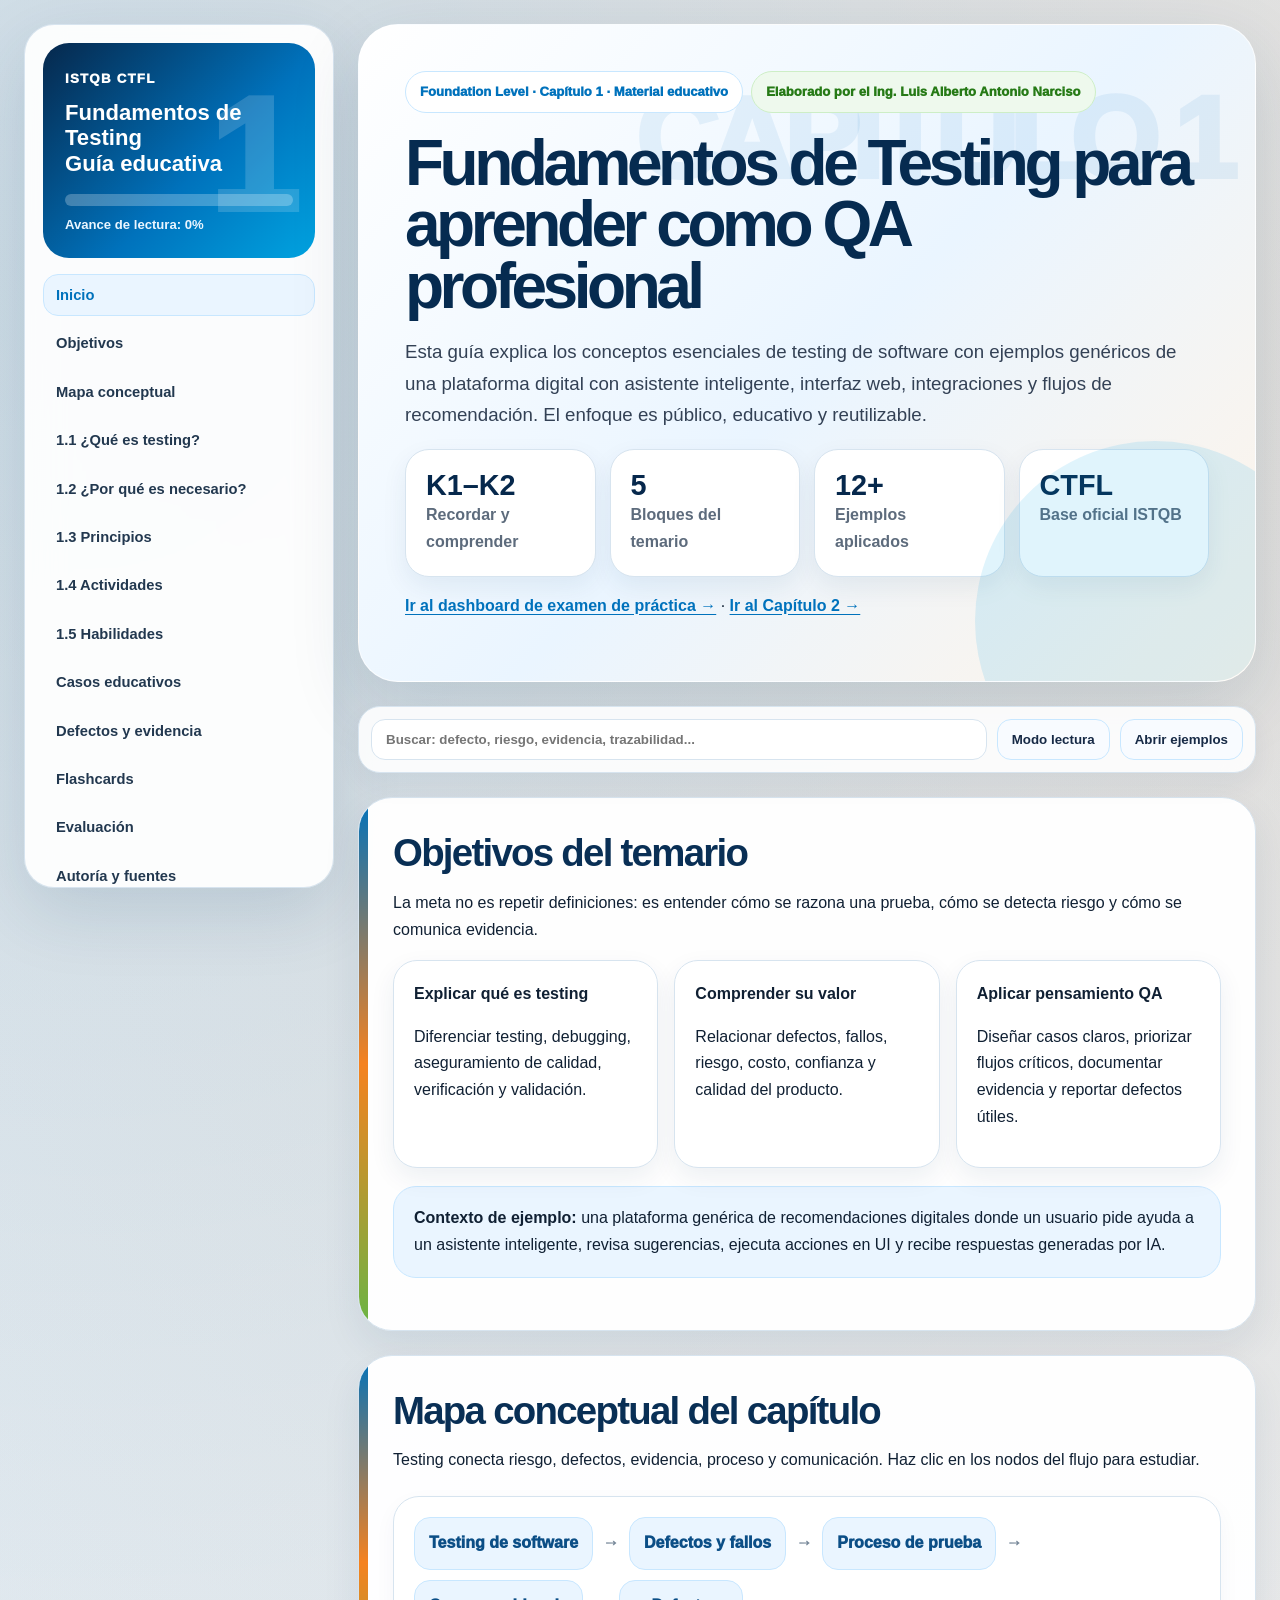
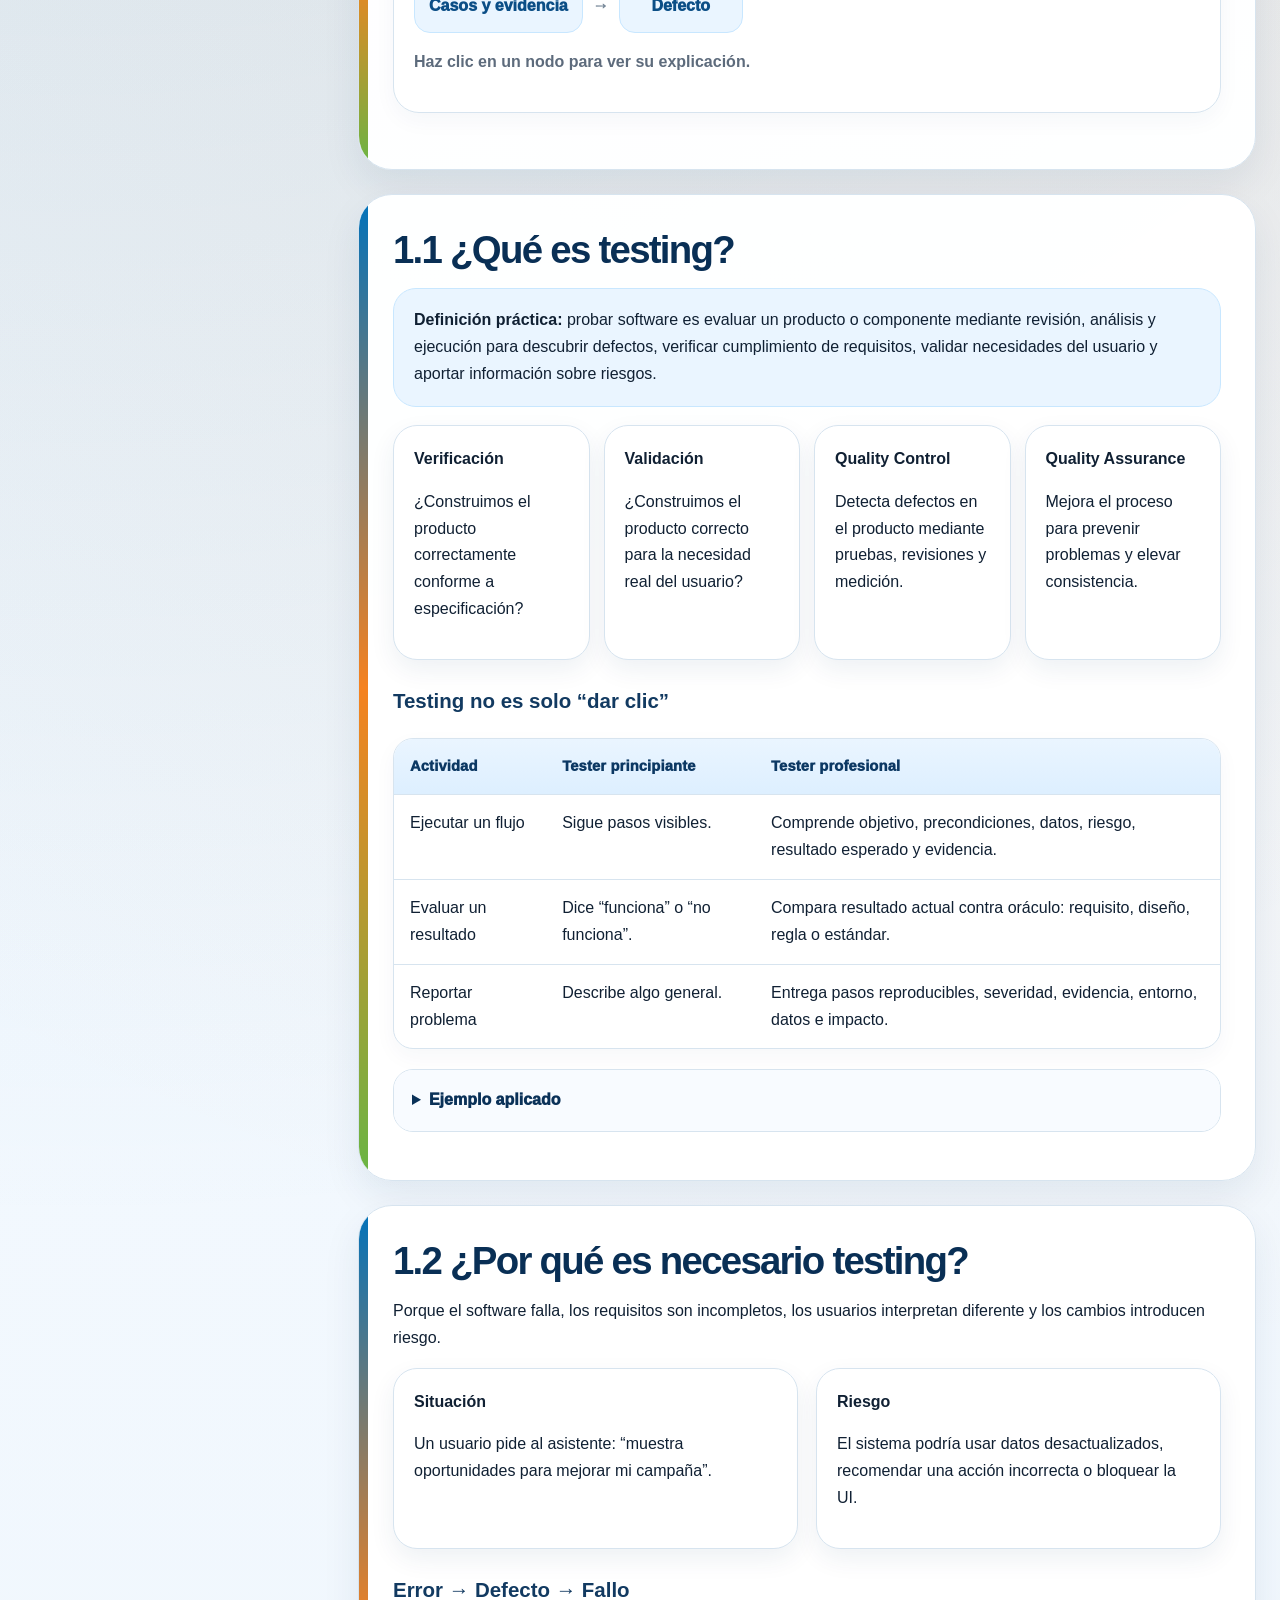
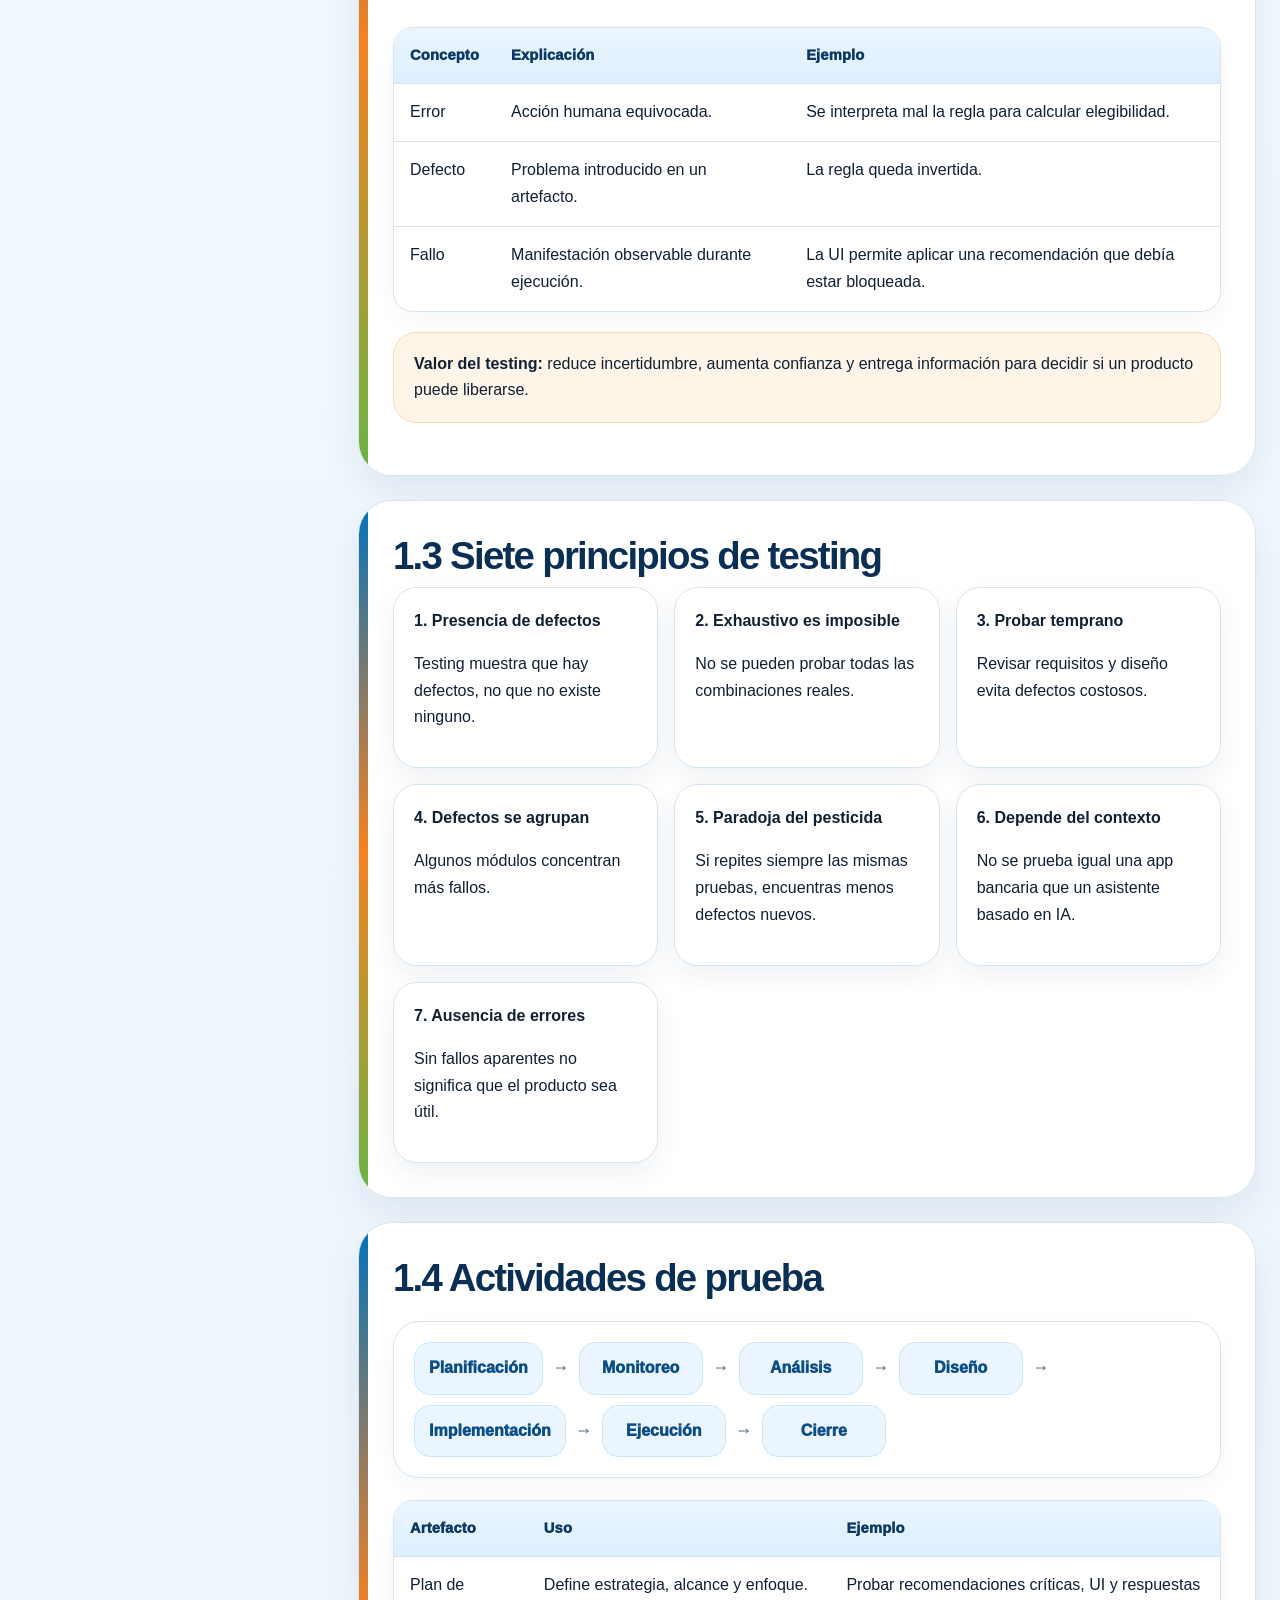
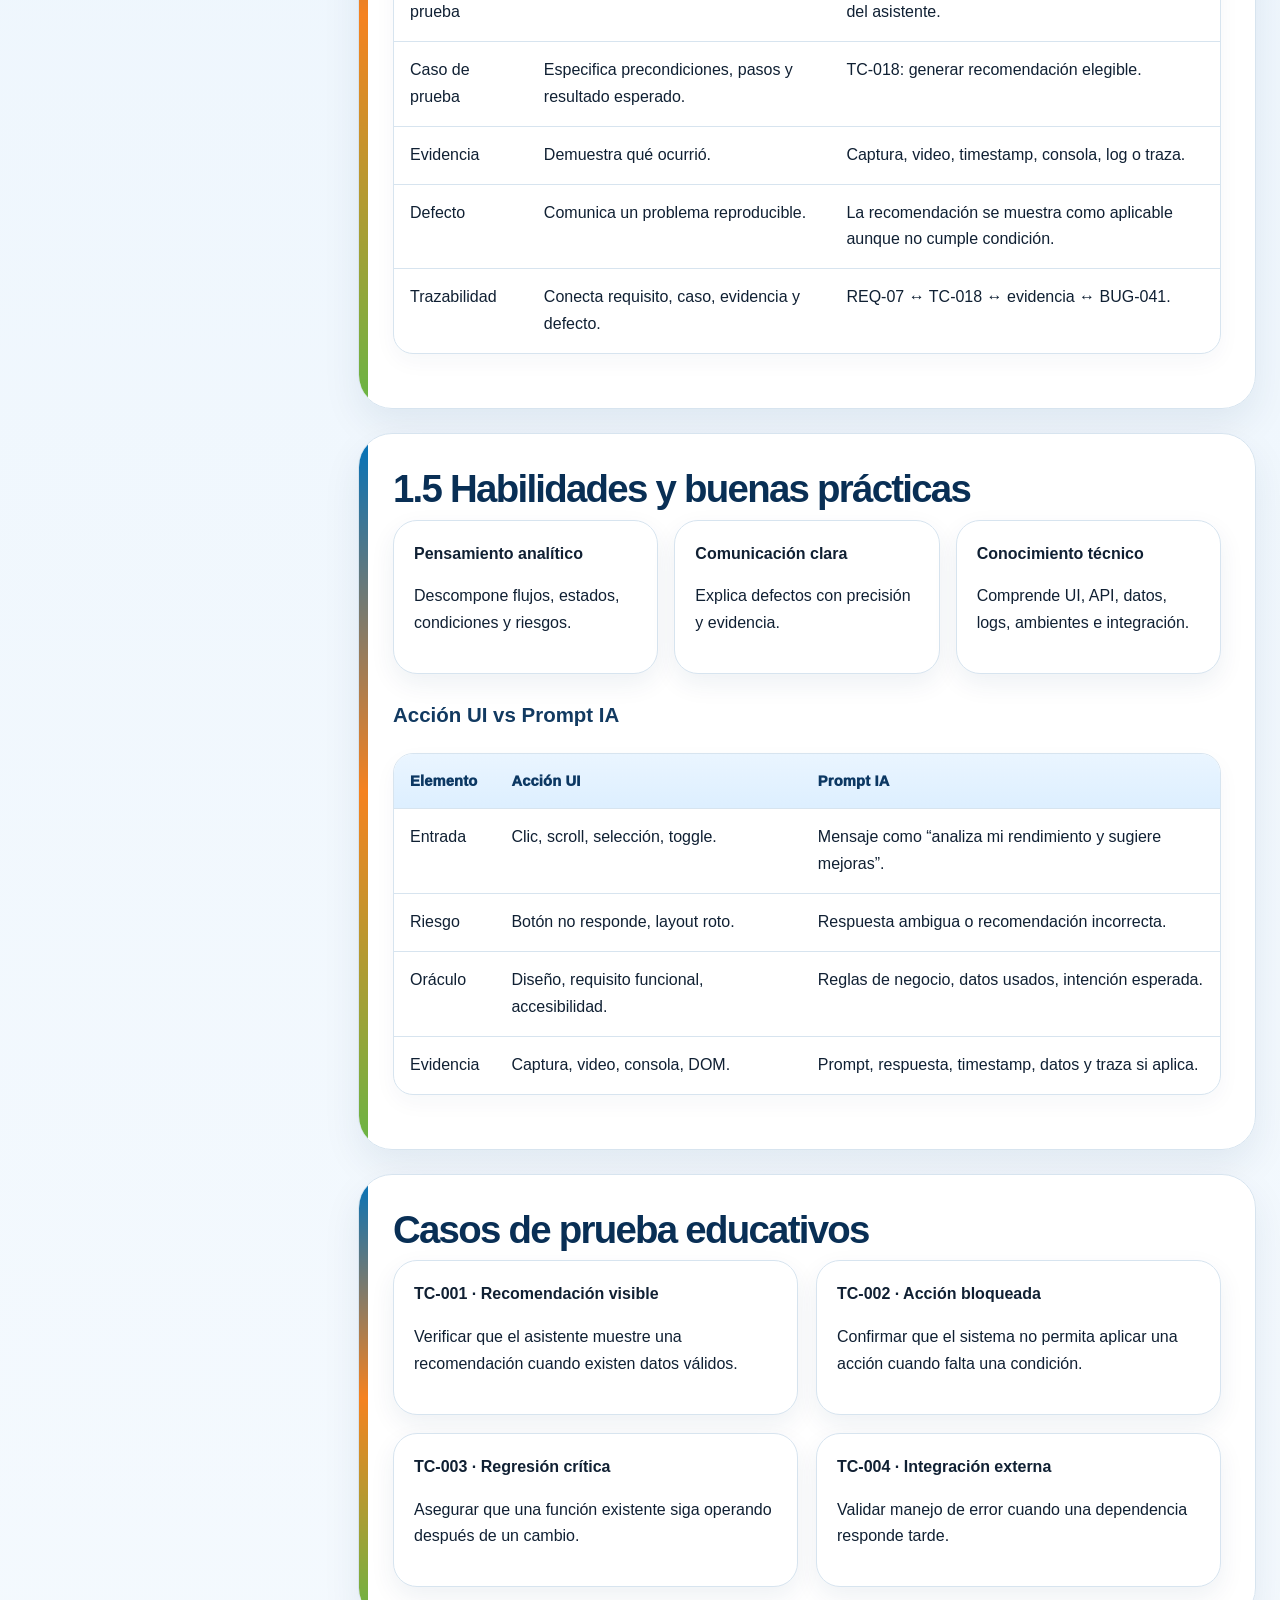
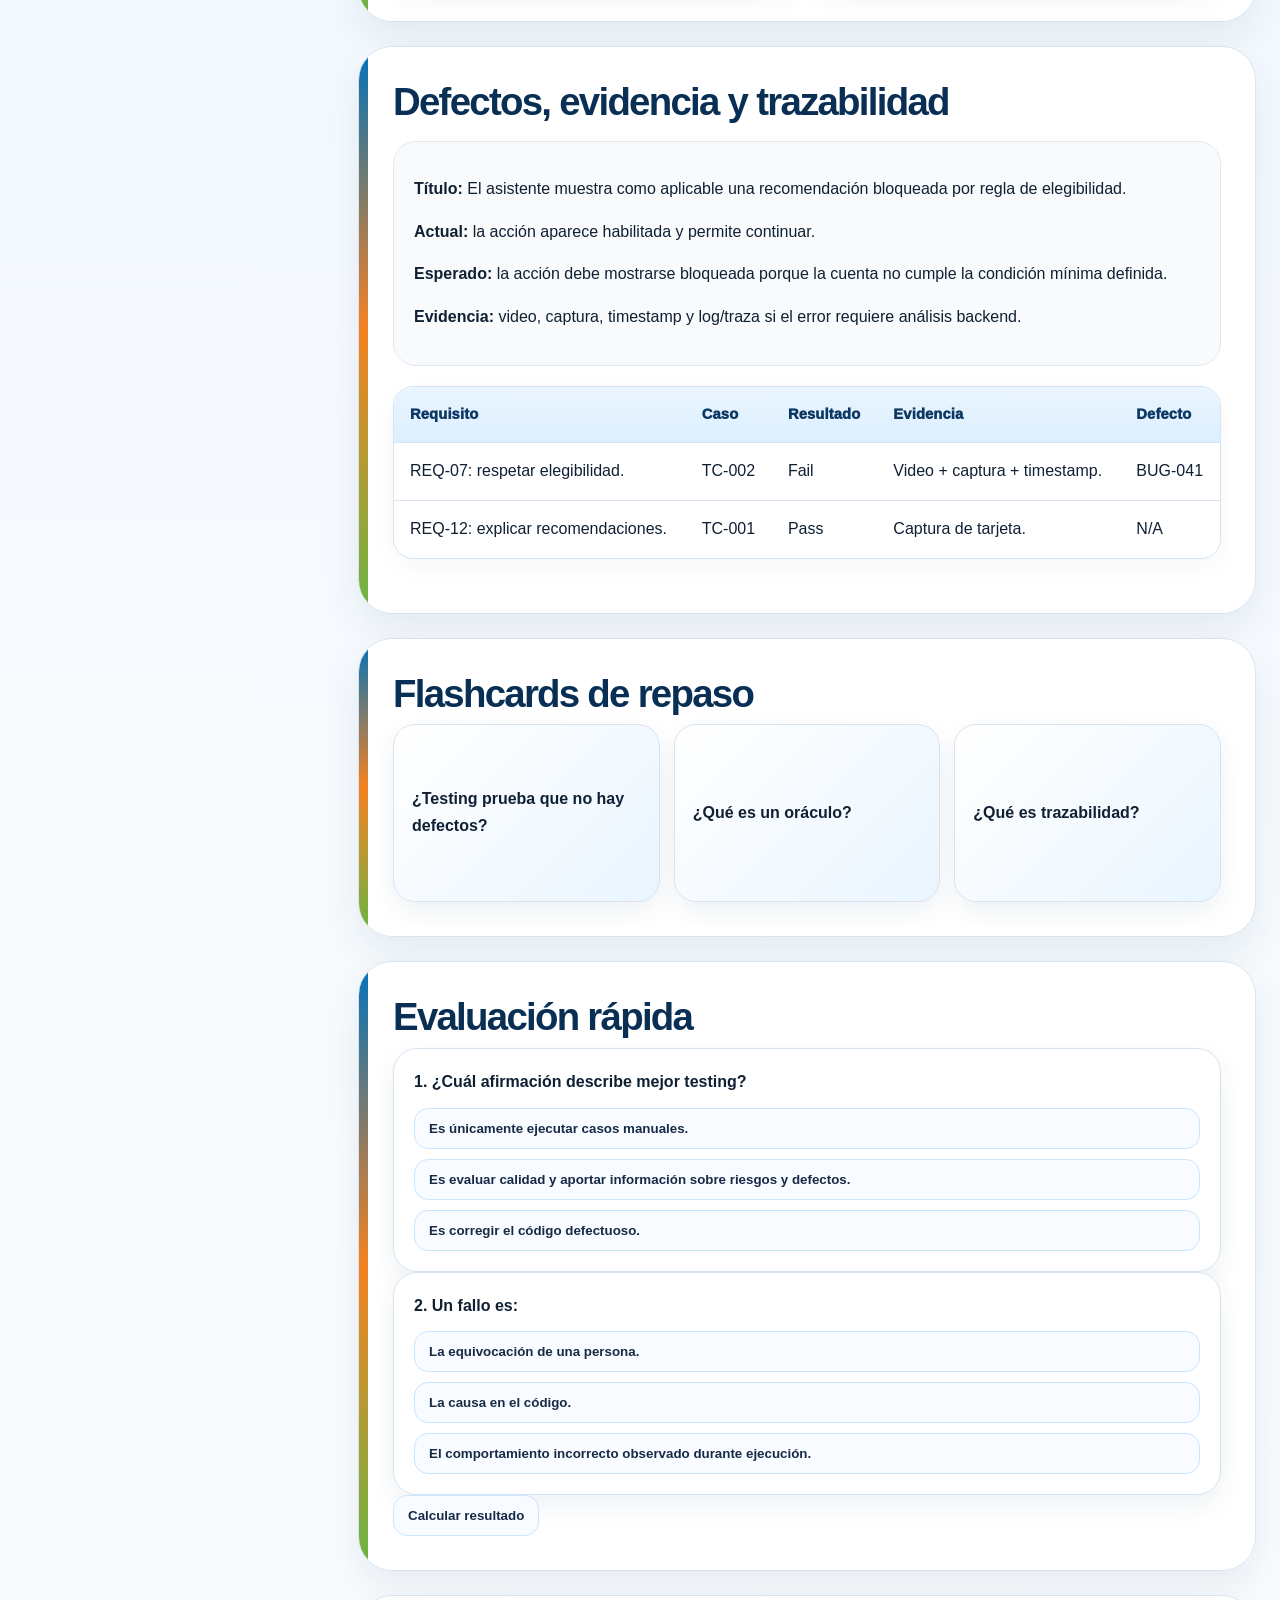
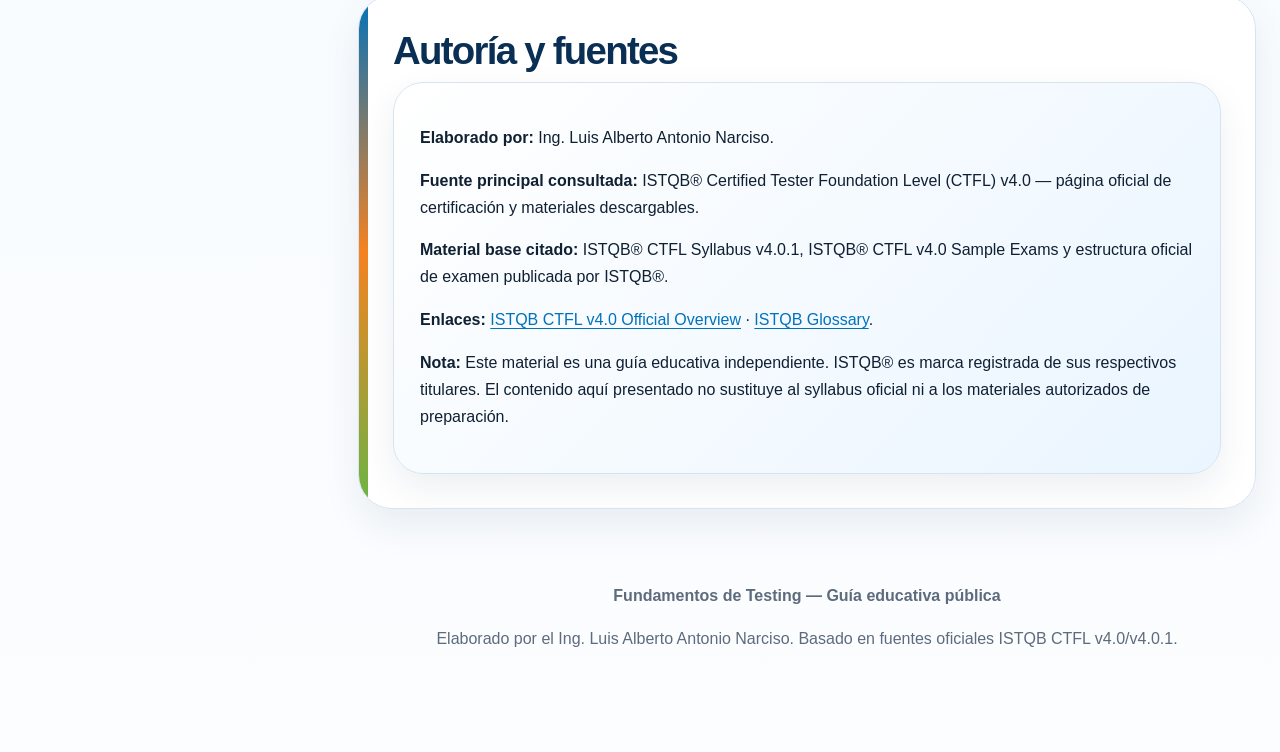
==== commit 2ff79e68: "Improve Chapter 1 UX UI design" ====
--- a/index.html
+++ b/index.html
@@ -6,14 +6,14 @@
 <title>ISTQB CTFL — Fundamentos de Testing | Guía Educativa</title>
 <meta name="description" content="Guía educativa interactiva sobre fundamentos de testing alineada a ISTQB CTFL, elaborada por el Ing. Luis Alberto Antonio Narciso." />
 <style>
-:root{--navy:#08345f;--blue:#0072bc;--sky:#00a3e0;--orange:#f58220;--green:#68b545;--red:#d63649;--ink:#102033;--muted:#5d6b7c;--line:#d7e4ef;--soft:#f4f8fc;--sb:#eaf5ff;--so:#fff4e8;--sg:#eef9ed;--shadow:0 24px 70px rgba(8,52,95,.13)}*{box-sizing:border-box}html{scroll-behavior:smooth}body{margin:0;font-family:Inter,Roboto,Arial,system-ui,sans-serif;color:var(--ink);line-height:1.62;background:radial-gradient(circle at 6% 3%,rgba(0,114,188,.18),transparent 28%),radial-gradient(circle at 94% 5%,rgba(245,130,32,.14),transparent 28%),linear-gradient(180deg,#f8fbff,#eef6fd 52%,#fbfdff)}a{color:var(--blue)}.layout{display:grid;grid-template-columns:310px minmax(0,1fr);gap:24px;max-width:1500px;margin:auto;padding:24px}aside{position:sticky;top:18px;height:calc(100vh - 36px);overflow:auto;background:rgba(255,255,255,.9);backdrop-filter:blur(18px);border:1px solid var(--line);border-radius:30px;box-shadow:var(--shadow);padding:18px}.brand{padding:20px;border-radius:24px;color:white;background:linear-gradient(135deg,var(--navy),var(--blue) 58%,var(--sky));margin-bottom:16px}.brand small{font-weight:950;letter-spacing:.08em;text-transform:uppercase}.brand strong{display:block;font-size:1.35rem;line-height:1.15;margin-top:8px}.progress-wrap{height:12px;background:rgba(255,255,255,.25);border-radius:999px;margin:16px 0 8px;overflow:hidden}.progress-bar{height:100%;width:0;background:linear-gradient(90deg,#fff,var(--orange),#b8e986);border-radius:999px}.progress-label{font-size:.82rem;color:#eaf6ff;font-weight:850}nav a{display:flex;text-decoration:none;color:#22384f;border:1px solid transparent;margin:5px 0;padding:10px 12px;border-radius:15px;font-size:.92rem;font-weight:850}nav a:hover,nav a.active{background:var(--sb);border-color:#c8e7ff;color:var(--blue)}main{min-width:0}.hero{border:1px solid var(--line);border-radius:38px;padding:42px;box-shadow:var(--shadow);background:linear-gradient(135deg,#fff 0%,#eaf5ff 52%,#fff4e8 100%);margin-bottom:24px}.eyebrow{display:inline-flex;padding:8px 13px;border-radius:999px;background:#fff;border:1px solid #c8e7ff;color:var(--blue);font-weight:950;font-size:.82rem}.author{display:inline-flex;margin-left:8px;padding:8px 13px;border-radius:999px;background:var(--sg);border:1px solid #cdeec6;color:#267a16;font-weight:950;font-size:.82rem}h1{font-size:clamp(2.35rem,5vw,5.3rem);line-height:.96;letter-spacing:-.07em;margin:18px 0 16px;color:#062b50;max-width:1100px}h2{font-size:clamp(1.7rem,3vw,2.55rem);line-height:1.08;letter-spacing:-.045em;margin:0 0 8px;color:#092f55}h3{font-size:1.32rem;margin:24px 0 10px;color:#123a61}.lead{font-size:1.15rem;color:#334155;max-width:1040px}.hero-grid,.grid-4{display:grid;grid-template-columns:repeat(4,1fr);gap:14px}.grid-3{display:grid;grid-template-columns:repeat(3,1fr);gap:16px}.grid-2,.compare{display:grid;grid-template-columns:repeat(2,1fr);gap:18px}.metric,.mini-card,.side,.q{background:#fff;border:1px solid var(--line);border-radius:24px;padding:18px;box-shadow:0 10px 26px rgba(8,52,95,.06);transition:.2s}.metric b{font-size:1.8rem;color:var(--navy);display:block}.metric span,.muted{color:var(--muted);font-weight:800}.mini-card:hover,.side:hover{transform:translateY(-3px);box-shadow:0 18px 34px rgba(8,52,95,.1)}section.card{background:rgba(255,255,255,.94);border:1px solid var(--line);border-radius:32px;box-shadow:0 14px 34px rgba(8,52,95,.08);padding:32px;margin:24px 0;position:relative;overflow:hidden;opacity:0;transform:translateY(22px);transition:.55s}section.card.in-view{opacity:1;transform:none}section.card:before{content:"";position:absolute;left:0;top:0;width:8px;height:100%;background:linear-gradient(180deg,var(--blue),var(--orange),var(--green))}.pill{display:inline-flex;border-radius:999px;padding:8px 13px;border:1px solid #c8e7ff;background:var(--sb);color:var(--blue);font-size:.82rem;font-weight:950}.k1{background:var(--sg);border-color:#cdeec6;color:#267a16}.k3{background:var(--so);border-color:#ffd7b0;color:#b55300}.risk{background:#fff1f2;border-color:#fecdd3;color:#be123c}.callout{border:1px solid;border-radius:23px;padding:18px;margin:16px 0;background:#fff}.callout.blue{background:var(--sb);border-color:#c8e7ff}.callout.orange{background:var(--so);border-color:#ffd7b0}.callout.green{background:var(--sg);border-color:#cdeec6}.callout.gray{background:#f8fafc;border-color:#e2e8f0}table{width:100%;border-collapse:separate;border-spacing:0;margin:18px 0;border:1px solid var(--line);border-radius:20px;overflow:hidden;background:#fff;box-shadow:0 8px 22px rgba(8,52,95,.04)}th,td{text-align:left;vertical-align:top;padding:14px 15px;border-bottom:1px solid var(--line)}th{background:linear-gradient(180deg,#eaf5ff,#ddefff);color:#0c3863;font-weight:1000}tr:last-child td{border-bottom:0}.flow{display:flex;gap:10px;align-items:center;flex-wrap:wrap}.node{padding:12px 14px;border-radius:16px;font-weight:950;background:var(--sb);border:1px solid #c8e7ff;color:#0b4e86;min-width:124px;text-align:center;cursor:pointer}.node.selected{outline:3px solid var(--orange);transform:translateY(-2px)}.arrow{font-weight:1000;color:#789}.diagram{border:1px solid var(--line);border-radius:26px;background:#fff;padding:18px;margin:20px 0;overflow:auto;box-shadow:0 8px 22px rgba(8,52,95,.04)}details{background:#fff;border:1px solid var(--line);border-radius:20px;margin:12px 0;overflow:hidden}summary{cursor:pointer;padding:16px 18px;font-weight:1000;color:#0a3158;background:#f8fbff}.detail-body{padding:0 18px 18px}.flashcards{display:grid;grid-template-columns:repeat(3,1fr);gap:14px}.flip{perspective:1000px;min-height:178px;cursor:pointer}.flip-inner{position:relative;width:100%;min-height:178px;transition:transform .55s;transform-style:preserve-3d}.flip.flipped .flip-inner{transform:rotateY(180deg)}.flip-front,.flip-back{position:absolute;inset:0;backface-visibility:hidden;border-radius:22px;border:1px solid var(--line);padding:18px;display:flex;flex-direction:column;justify-content:center;background:#fff;box-shadow:0 10px 24px rgba(8,52,95,.07)}.flip-front{background:linear-gradient(135deg,#fff,#eaf5ff)}.flip-back{transform:rotateY(180deg);background:linear-gradient(135deg,#eef9ed,#fff)}button,.answer{border:1px solid #c8e7ff;background:#f8fbff;color:#172a46;border-radius:14px;padding:12px 14px;cursor:pointer;text-align:left;font-weight:850;transition:.15s}.answer.correct{background:#dcfce7;border-color:#86efac;color:#166534}.answer.wrong{background:#fee2e2;border-color:#fca5a5;color:#991b1b}.answers{display:grid;gap:10px;margin-top:12px}.scorebox{font-weight:950;padding:16px;border-radius:18px;background:var(--sg);border:1px solid #cdeec6;display:none;margin-top:14px}.checklist label{display:flex;gap:10px;align-items:flex-start;padding:12px;border-radius:14px;border:1px solid var(--line);background:#fff;margin:8px 0}.study-tools{position:sticky;top:0;z-index:20;display:flex;gap:10px;flex-wrap:wrap;align-items:center;background:rgba(255,255,255,.86);backdrop-filter:blur(16px);border:1px solid var(--line);border-radius:22px;padding:12px;margin-bottom:18px}.study-tools input{flex:1;min-width:220px;border:1px solid var(--line);border-radius:14px;padding:12px;font-weight:750}.highlight{background:#fff3cd;outline:2px solid #ffd66b}.sources{background:linear-gradient(135deg,#fff,#eaf5ff);border:1px solid var(--line);border-radius:30px;padding:26px;box-shadow:0 14px 34px rgba(8,52,95,.08)}.footer{text-align:center;color:var(--muted);padding:34px 20px 60px}@media(max-width:1050px){.layout{grid-template-columns:1fr;padding:14px}aside{position:relative;top:auto;height:auto}.hero{padding:30px}.hero-grid,.grid-4,.grid-3,.grid-2,.compare,.flashcards{grid-template-columns:1fr}}
+:root{--navy:#06284c;--blue:#0072bc;--sky:#00a3e0;--orange:#f58220;--green:#68b545;--red:#d63649;--ink:#102033;--muted:#5d6b7c;--line:#d7e4ef;--soft:#f4f8fc;--sb:#eaf5ff;--so:#fff4e8;--sg:#eef9ed;--shadow:0 24px 70px rgba(8,52,95,.13);--shadow-sm:0 10px 26px rgba(8,52,95,.07);--radius-xl:34px;--radius-lg:24px;--focus:0 0 0 4px rgba(245,130,32,.32)}*{box-sizing:border-box}html{scroll-behavior:smooth}body{margin:0;font-family:Inter,Roboto,Arial,system-ui,sans-serif;color:var(--ink);font-size:16px;line-height:1.68;background:radial-gradient(circle at 6% 3%,rgba(0,114,188,.18),transparent 30%),radial-gradient(circle at 94% 5%,rgba(245,130,32,.15),transparent 30%),linear-gradient(180deg,#f8fbff,#eef6fd 52%,#fbfdff)}a{color:var(--blue);text-underline-offset:3px}a:hover{text-decoration-thickness:2px}a:focus-visible,button:focus-visible,input:focus-visible,summary:focus-visible,.node:focus-visible{outline:none;box-shadow:var(--focus)}.layout{display:grid;grid-template-columns:310px minmax(0,1fr);gap:24px;max-width:1500px;margin:auto;padding:24px}aside{position:sticky;top:18px;height:calc(100vh - 36px);overflow:auto;background:rgba(255,255,255,.92);backdrop-filter:blur(18px);border:1px solid var(--line);border-radius:30px;box-shadow:var(--shadow);padding:18px;scrollbar-width:thin}.brand{padding:22px;border-radius:26px;color:white;background:linear-gradient(135deg,var(--navy),var(--blue) 58%,var(--sky));margin-bottom:16px;position:relative;overflow:hidden}.brand:after{content:"1";position:absolute;right:18px;bottom:-34px;font-size:10rem;font-weight:1000;opacity:.16}.brand small{font-weight:950;letter-spacing:.09em;text-transform:uppercase}.brand strong{display:block;font-size:1.38rem;line-height:1.15;margin-top:8px;max-width:220px}.progress-wrap{height:12px;background:rgba(255,255,255,.25);border-radius:999px;margin:18px 0 8px;overflow:hidden}.progress-bar{height:100%;width:0;background:linear-gradient(90deg,#fff,var(--orange),#b8e986);border-radius:999px}.progress-label{font-size:.82rem;color:#eaf6ff;font-weight:850}nav a{display:flex;text-decoration:none;color:#22384f;border:1px solid transparent;margin:6px 0;padding:11px 12px;border-radius:15px;font-size:.92rem;font-weight:850;line-height:1.25}nav a:hover,nav a.active{background:var(--sb);border-color:#c8e7ff;color:var(--blue)}main{min-width:0}.hero{border:1px solid rgba(255,255,255,.7);border-radius:40px;padding:46px;box-shadow:var(--shadow);background:linear-gradient(135deg,#fff 0%,#eaf5ff 52%,#fff4e8 100%);margin-bottom:24px;position:relative;overflow:hidden}.hero:before{content:"CAPÍTULO 1";position:absolute;right:28px;top:18px;font-size:clamp(3rem,9vw,8.4rem);font-weight:1000;letter-spacing:-.08em;color:rgba(0,114,188,.08);pointer-events:none}.hero:after{content:"";position:absolute;right:-80px;bottom:-120px;width:360px;height:360px;border-radius:999px;background:rgba(0,163,224,.12)}.eyebrow{display:inline-flex;padding:9px 14px;border-radius:999px;background:#fff;border:1px solid #c8e7ff;color:var(--blue);font-weight:950;font-size:.82rem;position:relative;z-index:1}.author{display:inline-flex;margin-left:8px;padding:9px 14px;border-radius:999px;background:var(--sg);border:1px solid #cdeec6;color:#267a16;font-weight:950;font-size:.82rem;position:relative;z-index:1}h1{font-size:clamp(2.35rem,5vw,5.35rem);line-height:.96;letter-spacing:-.07em;margin:20px 0 16px;color:#062b50;max-width:1100px;position:relative;z-index:1}h2{font-size:clamp(1.7rem,3vw,2.58rem);line-height:1.08;letter-spacing:-.045em;margin:0 0 10px;color:#092f55}h3{font-size:1.28rem;margin:24px 0 10px;color:#123a61}.lead{font-size:1.17rem;color:#334155;max-width:1040px;position:relative;z-index:1}.hero-grid,.grid-4{display:grid;grid-template-columns:repeat(4,1fr);gap:14px}.grid-3{display:grid;grid-template-columns:repeat(3,1fr);gap:16px}.grid-2,.compare{display:grid;grid-template-columns:repeat(2,1fr);gap:18px}.metric,.mini-card,.side,.q{background:#fff;border:1px solid var(--line);border-radius:24px;padding:20px;box-shadow:var(--shadow-sm);transition:transform .2s ease,box-shadow .2s ease,border-color .2s ease}.metric b{font-size:1.8rem;color:var(--navy);display:block;line-height:1.1}.metric span,.muted{color:var(--muted);font-weight:800}.mini-card:hover,.side:hover{transform:translateY(-4px);box-shadow:0 18px 38px rgba(8,52,95,.12);border-color:#c7d9ea}section.card{background:rgba(255,255,255,.96);border:1px solid var(--line);border-radius:34px;box-shadow:0 16px 38px rgba(8,52,95,.08);padding:34px;margin:24px 0;position:relative;overflow:hidden;opacity:0;transform:translateY(22px);transition:.55s}section.card.in-view{opacity:1;transform:none}section.card:before{content:"";position:absolute;left:0;top:0;width:9px;height:100%;background:linear-gradient(180deg,var(--blue),var(--orange),var(--green))}.pill{display:inline-flex;border-radius:999px;padding:8px 13px;border:1px solid #c8e7ff;background:var(--sb);color:var(--blue);font-size:.82rem;font-weight:950}.k1{background:var(--sg);border-color:#cdeec6;color:#267a16}.k3{background:var(--so);border-color:#ffd7b0;color:#b55300}.risk{background:#fff1f2;border-color:#fecdd3;color:#be123c}.callout{border:1px solid;border-radius:23px;padding:18px 20px;margin:18px 0;background:#fff}.callout.blue{background:var(--sb);border-color:#c8e7ff}.callout.orange{background:var(--so);border-color:#ffd7b0}.callout.green{background:var(--sg);border-color:#cdeec6}.callout.gray{background:#f8fafc;border-color:#e2e8f0}table{width:100%;border-collapse:separate;border-spacing:0;margin:20px 0;border:1px solid var(--line);border-radius:20px;overflow:hidden;background:#fff;box-shadow:0 8px 22px rgba(8,52,95,.04)}th,td{text-align:left;vertical-align:top;padding:15px 16px;border-bottom:1px solid var(--line)}th{background:linear-gradient(180deg,#eaf5ff,#ddefff);color:#0c3863;font-weight:1000;font-size:.92rem;letter-spacing:.01em}tr:last-child td{border-bottom:0}tbody tr:hover td{background:#fbfdff}.flow{display:flex;gap:10px;align-items:center;flex-wrap:wrap}.node{padding:12px 14px;border-radius:16px;font-weight:950;background:var(--sb);border:1px solid #c8e7ff;color:#0b4e86;min-width:124px;text-align:center;cursor:pointer}.node.selected{outline:3px solid var(--orange);transform:translateY(-2px)}.arrow{font-weight:1000;color:#789}.diagram{border:1px solid var(--line);border-radius:26px;background:#fff;padding:20px;margin:22px 0;overflow:auto;box-shadow:0 8px 22px rgba(8,52,95,.04)}details{background:#fff;border:1px solid var(--line);border-radius:20px;margin:14px 0;overflow:hidden}summary{cursor:pointer;padding:17px 18px;font-weight:1000;color:#0a3158;background:#f8fbff}summary:hover{background:#eef6ff}.detail-body{padding:0 18px 18px}.flashcards{display:grid;grid-template-columns:repeat(3,1fr);gap:14px}.flip{perspective:1000px;min-height:178px;cursor:pointer}.flip-inner{position:relative;width:100%;min-height:178px;transition:transform .55s;transform-style:preserve-3d}.flip.flipped .flip-inner{transform:rotateY(180deg)}.flip-front,.flip-back{position:absolute;inset:0;backface-visibility:hidden;border-radius:22px;border:1px solid var(--line);padding:18px;display:flex;flex-direction:column;justify-content:center;background:#fff;box-shadow:0 10px 24px rgba(8,52,95,.07)}.flip-front{background:linear-gradient(135deg,#fff,#eaf5ff)}.flip-back{transform:rotateY(180deg);background:linear-gradient(135deg,#eef9ed,#fff)}button,.answer{border:1px solid #c8e7ff;background:#f8fbff;color:#172a46;border-radius:14px;padding:12px 14px;cursor:pointer;text-align:left;font-weight:850;transition:.15s}.answer:hover,button:hover{background:#eaf5ff;border-color:#9fd7ff}.answer.correct{background:#dcfce7;border-color:#86efac;color:#166534}.answer.wrong{background:#fee2e2;border-color:#fca5a5;color:#991b1b}.answers{display:grid;gap:10px;margin-top:12px}.scorebox{font-weight:950;padding:16px;border-radius:18px;background:var(--sg);border:1px solid #cdeec6;display:none;margin-top:14px}.checklist label{display:flex;gap:10px;align-items:flex-start;padding:12px;border-radius:14px;border:1px solid var(--line);background:#fff;margin:8px 0}.study-tools{position:sticky;top:0;z-index:20;display:flex;gap:10px;flex-wrap:wrap;align-items:center;background:rgba(255,255,255,.88);backdrop-filter:blur(16px);border:1px solid var(--line);border-radius:22px;padding:12px;margin-bottom:18px;box-shadow:0 12px 26px rgba(8,52,95,.06)}.study-tools input{flex:1;min-width:220px;border:1px solid var(--line);border-radius:14px;padding:12px 14px;font-weight:750;color:var(--ink);background:white}.highlight{background:#fff3cd;outline:2px solid #ffd66b}.sources{background:linear-gradient(135deg,#fff,#eaf5ff);border:1px solid var(--line);border-radius:30px;padding:26px;box-shadow:0 14px 34px rgba(8,52,95,.08)}.footer{text-align:center;color:var(--muted);padding:34px 20px 60px}@media(max-width:1180px){.hero-grid,.grid-4{grid-template-columns:repeat(2,1fr)}}@media(max-width:1050px){.layout{grid-template-columns:1fr;padding:14px}aside{position:relative;top:auto;height:auto}.hero{padding:30px}.grid-3,.grid-2,.compare,.flashcards{grid-template-columns:1fr}.author{margin-left:0;margin-top:8px}}@media(max-width:680px){body{font-size:15px}.layout{padding:10px}.hero{border-radius:28px;padding:24px}.hero-grid,.grid-4{grid-template-columns:1fr}section.card{border-radius:24px;padding:24px 20px}.study-tools{position:relative}.flow{display:grid}.arrow{display:none}table{display:block;overflow-x:auto;white-space:normal}.eyebrow,.author{display:flex;width:max-content;max-width:100%}}@media(prefers-reduced-motion:reduce){*{scroll-behavior:auto!important;transition:none!important;animation:none!important}}
 </style>
 </head>
 <body>
 <div class="layout">
 <aside><div class="brand"><small>ISTQB CTFL</small><strong>Fundamentos de Testing<br>Guía educativa</strong><div class="progress-wrap"><div class="progress-bar" id="progressBar"></div></div><div class="progress-label" id="progressLabel">Avance de lectura: 0%</div></div><nav id="nav"><a href="#inicio">Inicio</a><a href="#objetivos">Objetivos</a><a href="#mapa">Mapa conceptual</a><a href="#testing">1.1 ¿Qué es testing?</a><a href="#necesario">1.2 ¿Por qué es necesario?</a><a href="#principios">1.3 Principios</a><a href="#actividades">1.4 Actividades</a><a href="#habilidades">1.5 Habilidades</a><a href="#casos">Casos educativos</a><a href="#defectos">Defectos y evidencia</a><a href="#flashcards">Flashcards</a><a href="#quiz">Evaluación</a><a href="#fuentes">Autoría y fuentes</a></nav></aside>
 <main>
-<header class="hero" id="inicio"><span class="eyebrow">Foundation Level · Capítulo 1 · Material educativo</span><span class="author">Elaborado por el Ing. Luis Alberto Antonio Narciso</span><h1>Fundamentos de Testing para aprender como QA profesional</h1><p class="lead">Esta guía explica los conceptos esenciales de testing de software con ejemplos genéricos de una plataforma digital con asistente inteligente, interfaz web, integraciones y flujos de recomendación. El enfoque es público, educativo y reutilizable.</p><div class="hero-grid"><div class="metric"><b>K1–K2</b><span>Recordar y comprender</span></div><div class="metric"><b>5</b><span>Bloques del temario</span></div><div class="metric"><b>12+</b><span>Ejemplos aplicados</span></div><div class="metric"><b>CTFL</b><span>Base oficial ISTQB</span></div></div><p><a href="exam.html"><strong>Ir al dashboard de examen de práctica →</strong></a></p></header>
+<header class="hero" id="inicio"><span class="eyebrow">Foundation Level · Capítulo 1 · Material educativo</span><span class="author">Elaborado por el Ing. Luis Alberto Antonio Narciso</span><h1>Fundamentos de Testing para aprender como QA profesional</h1><p class="lead">Esta guía explica los conceptos esenciales de testing de software con ejemplos genéricos de una plataforma digital con asistente inteligente, interfaz web, integraciones y flujos de recomendación. El enfoque es público, educativo y reutilizable.</p><div class="hero-grid"><div class="metric"><b>K1–K2</b><span>Recordar y comprender</span></div><div class="metric"><b>5</b><span>Bloques del temario</span></div><div class="metric"><b>12+</b><span>Ejemplos aplicados</span></div><div class="metric"><b>CTFL</b><span>Base oficial ISTQB</span></div></div><p><a href="exam.html"><strong>Ir al dashboard de examen de práctica →</strong></a> · <a href="capitulo-2.html"><strong>Ir al Capítulo 2 →</strong></a></p></header>
 <div class="study-tools"><input id="search" placeholder="Buscar: defecto, riesgo, evidencia, trazabilidad..."><button id="focus">Modo lectura</button><button id="openAll">Abrir ejemplos</button></div>
 <section class="card" id="objetivos"><h2>Objetivos del temario</h2><p>La meta no es repetir definiciones: es entender cómo se razona una prueba, cómo se detecta riesgo y cómo se comunica evidencia.</p><div class="grid-3"><div class="mini-card"><strong>Explicar qué es testing</strong><p>Diferenciar testing, debugging, aseguramiento de calidad, verificación y validación.</p></div><div class="mini-card"><strong>Comprender su valor</strong><p>Relacionar defectos, fallos, riesgo, costo, confianza y calidad del producto.</p></div><div class="mini-card"><strong>Aplicar pensamiento QA</strong><p>Diseñar casos claros, priorizar flujos críticos, documentar evidencia y reportar defectos útiles.</p></div></div><div class="callout blue"><strong>Contexto de ejemplo:</strong> una plataforma genérica de recomendaciones digitales donde un usuario pide ayuda a un asistente inteligente, revisa sugerencias, ejecuta acciones en UI y recibe respuestas generadas por IA.</div></section>
 <section class="card" id="mapa"><h2>Mapa conceptual del capítulo</h2><p>Testing conecta riesgo, defectos, evidencia, proceso y comunicación. Haz clic en los nodos del flujo para estudiar.</p><div class="diagram"><div class="flow"><div class="node">Testing de software</div><div class="arrow">→</div><div class="node">Defectos y fallos</div><div class="arrow">→</div><div class="node">Proceso de prueba</div><div class="arrow">→</div><div class="node">Casos y evidencia</div><div class="arrow">→</div><div class="node">Defecto</div></div><p class="muted" id="nodeHelp">Haz clic en un nodo para ver su explicación.</p></div></section>
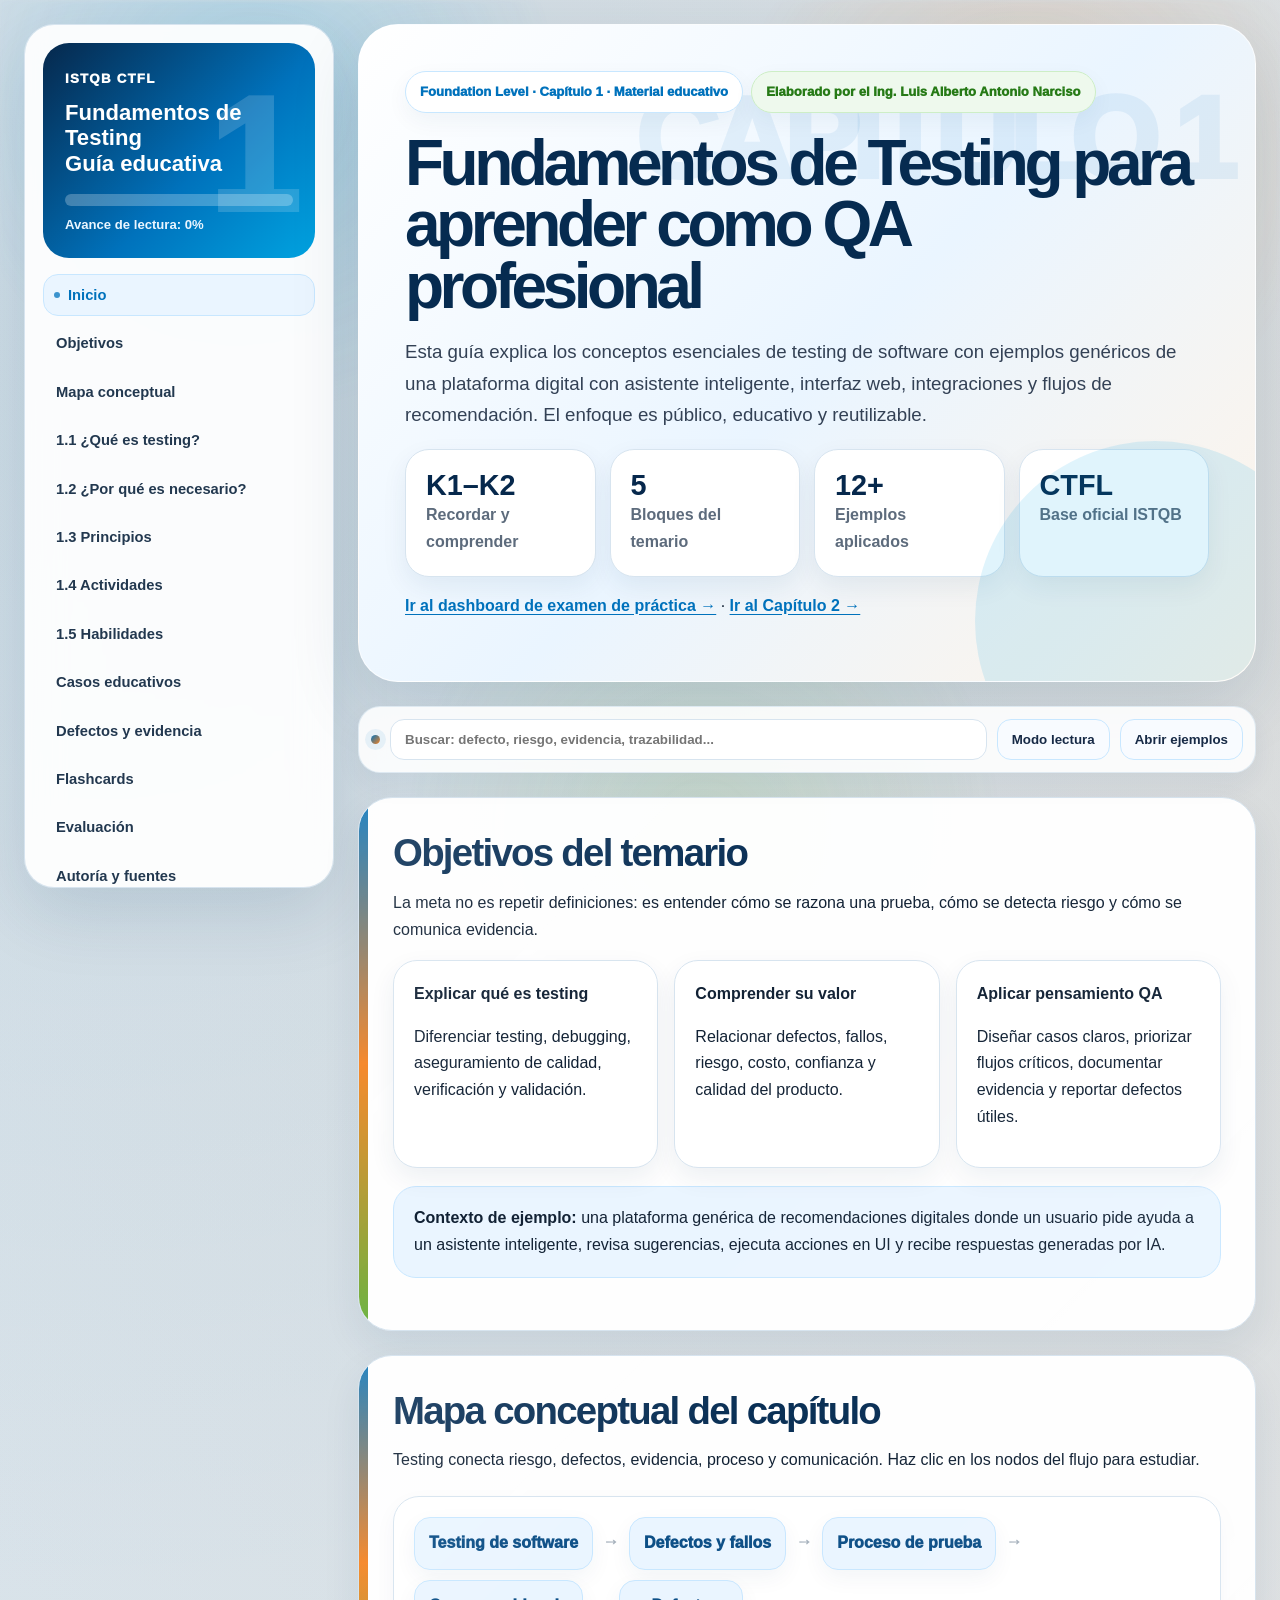
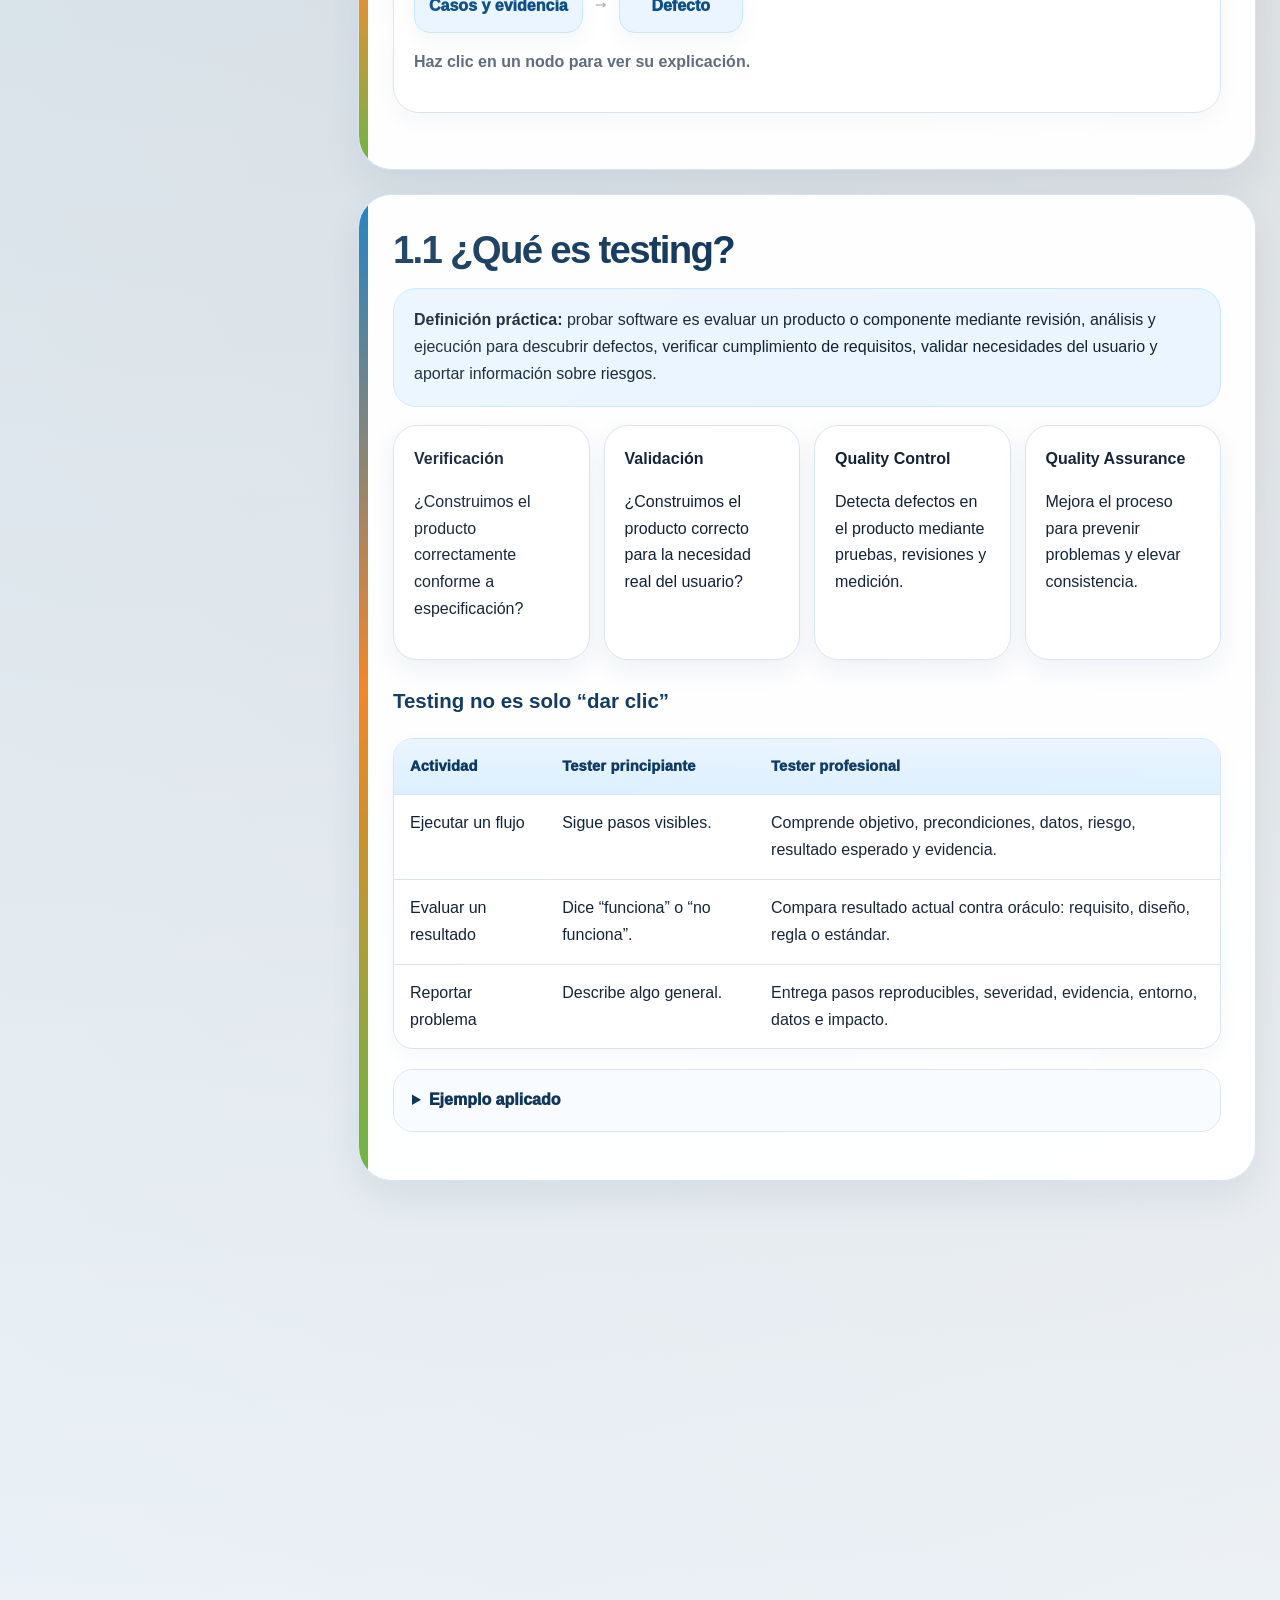
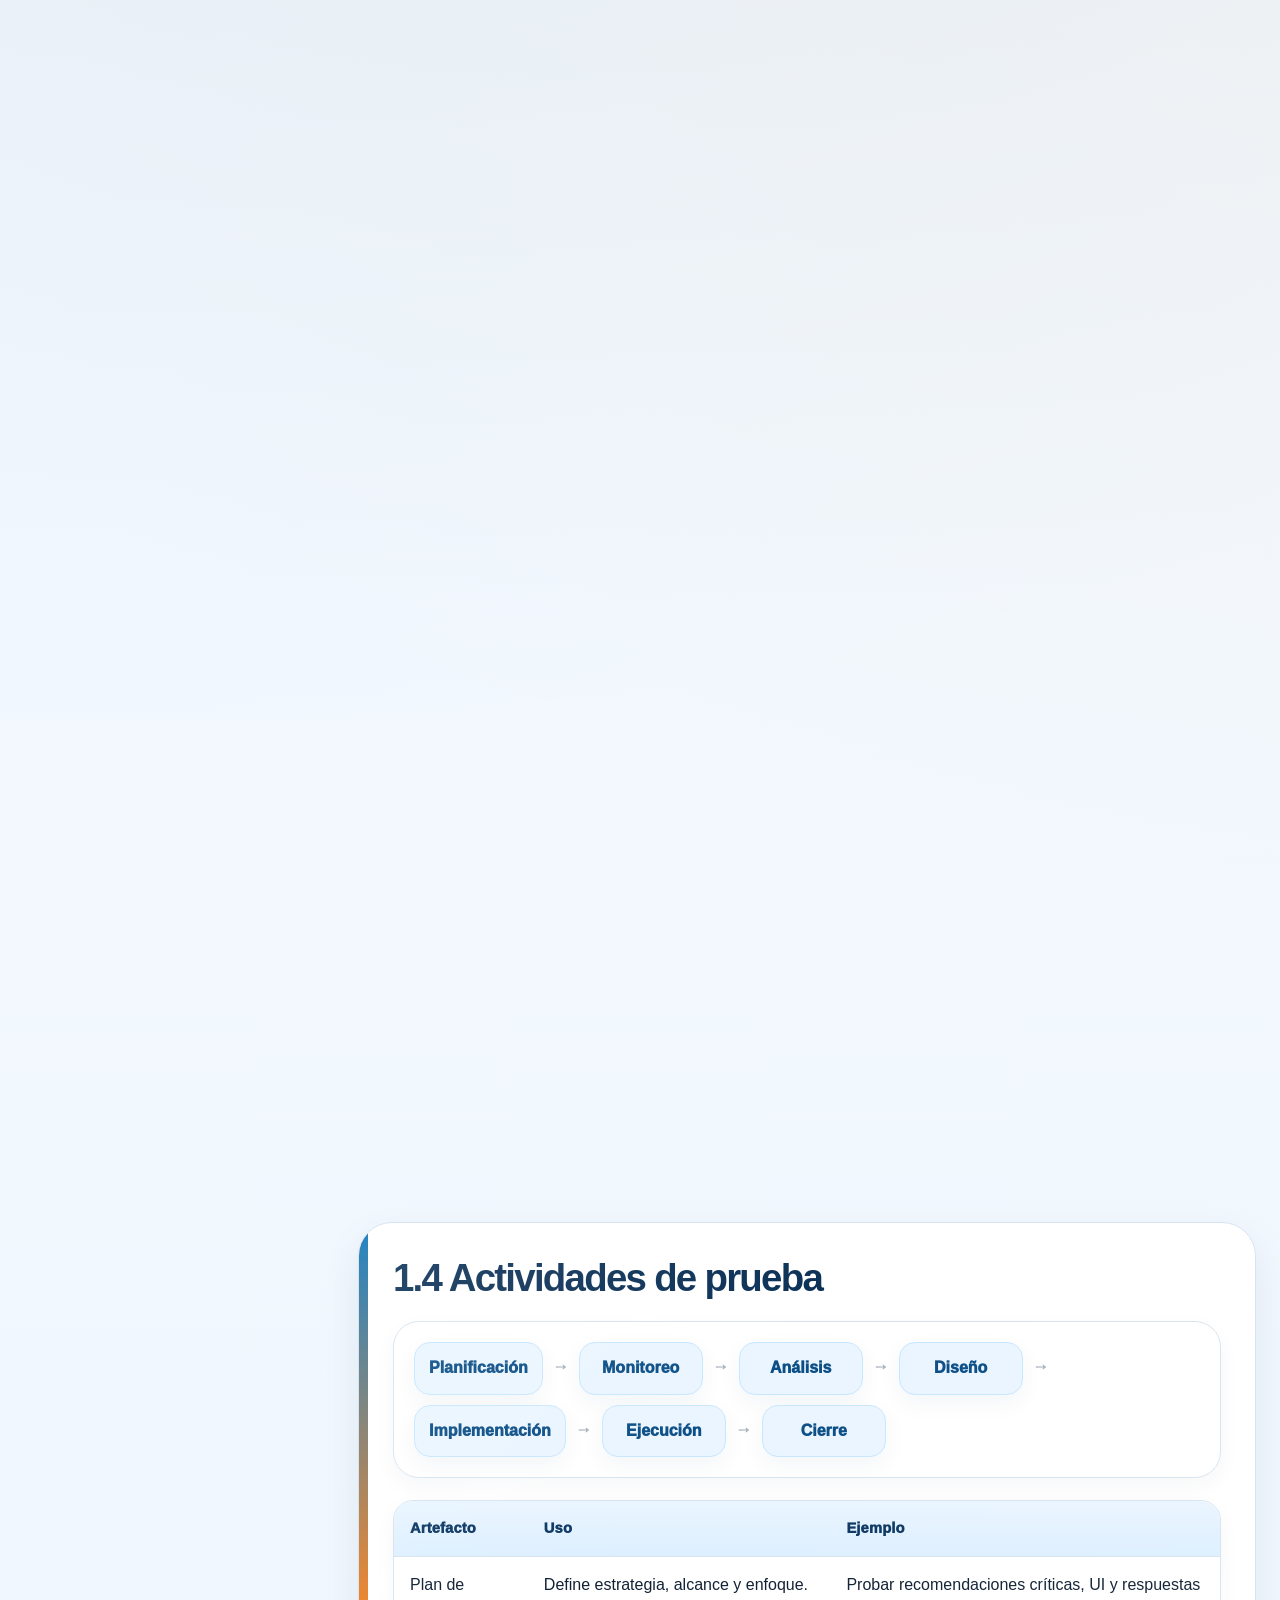
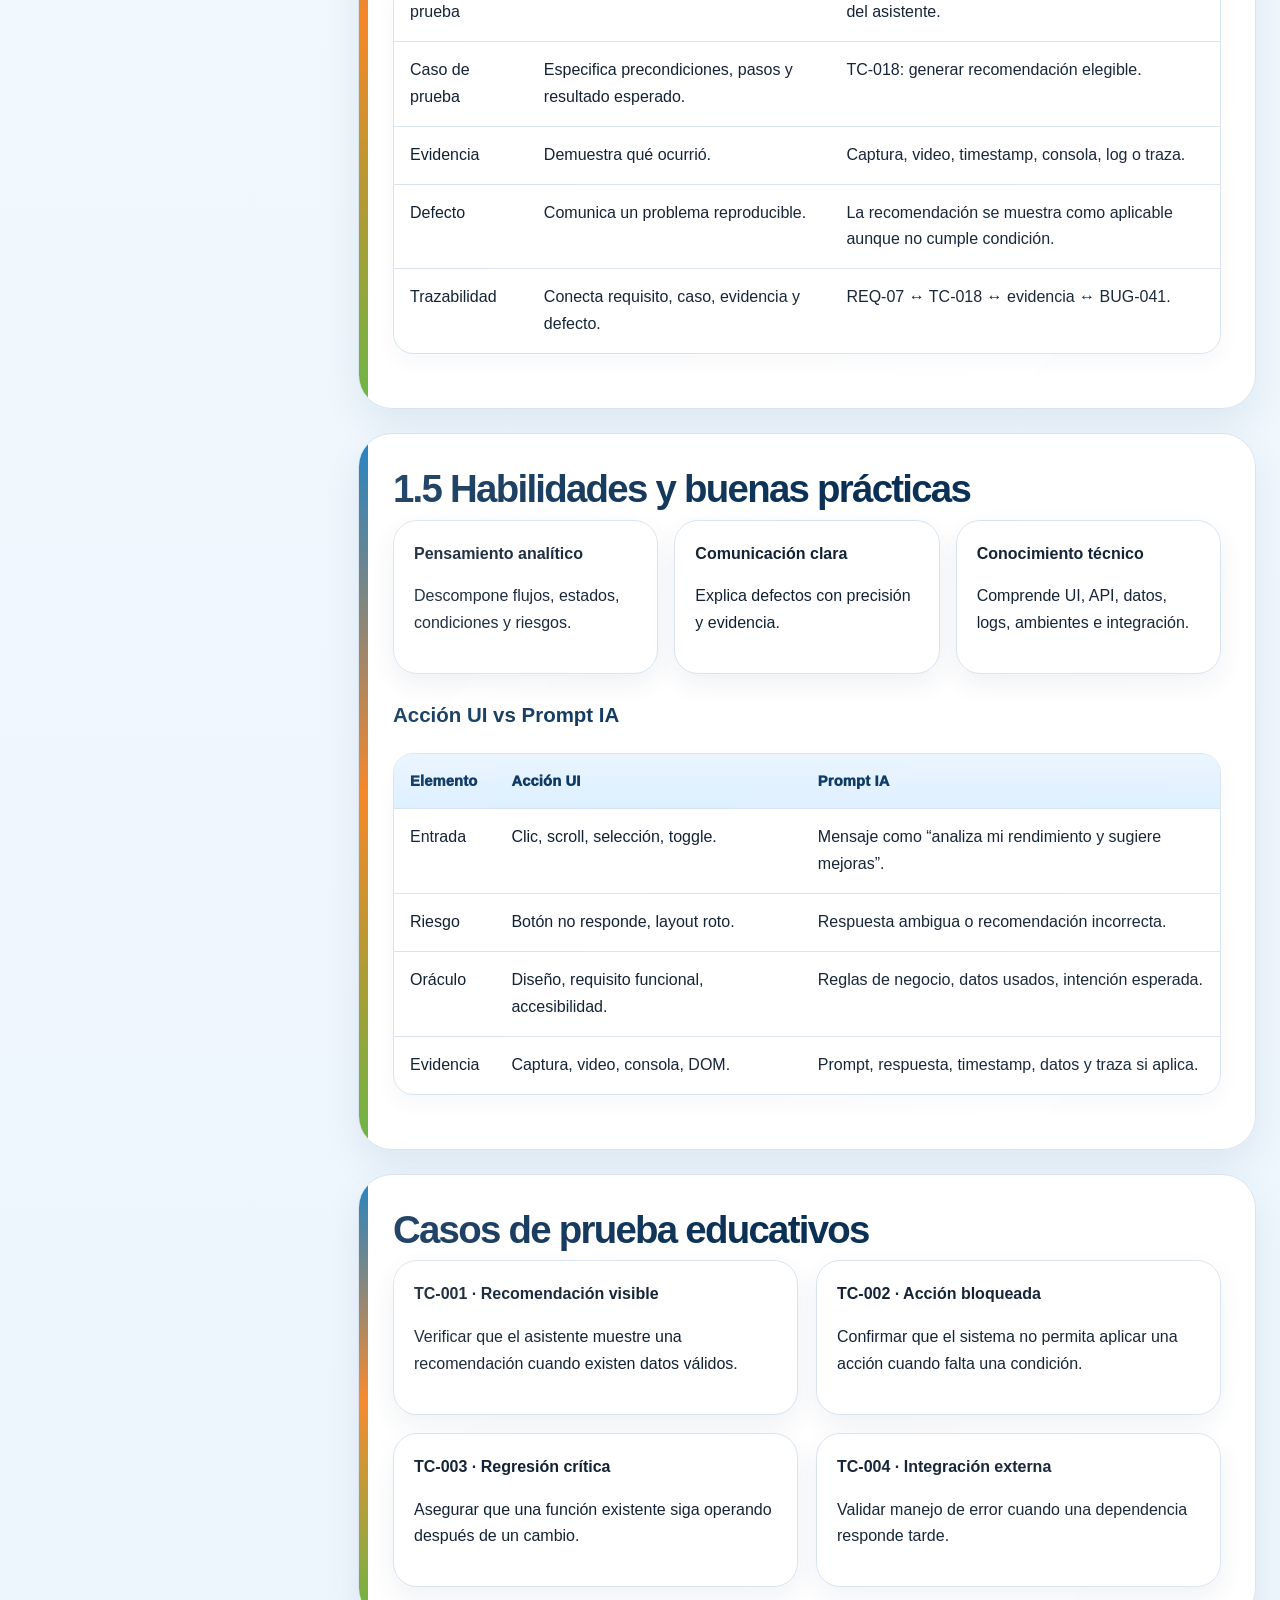
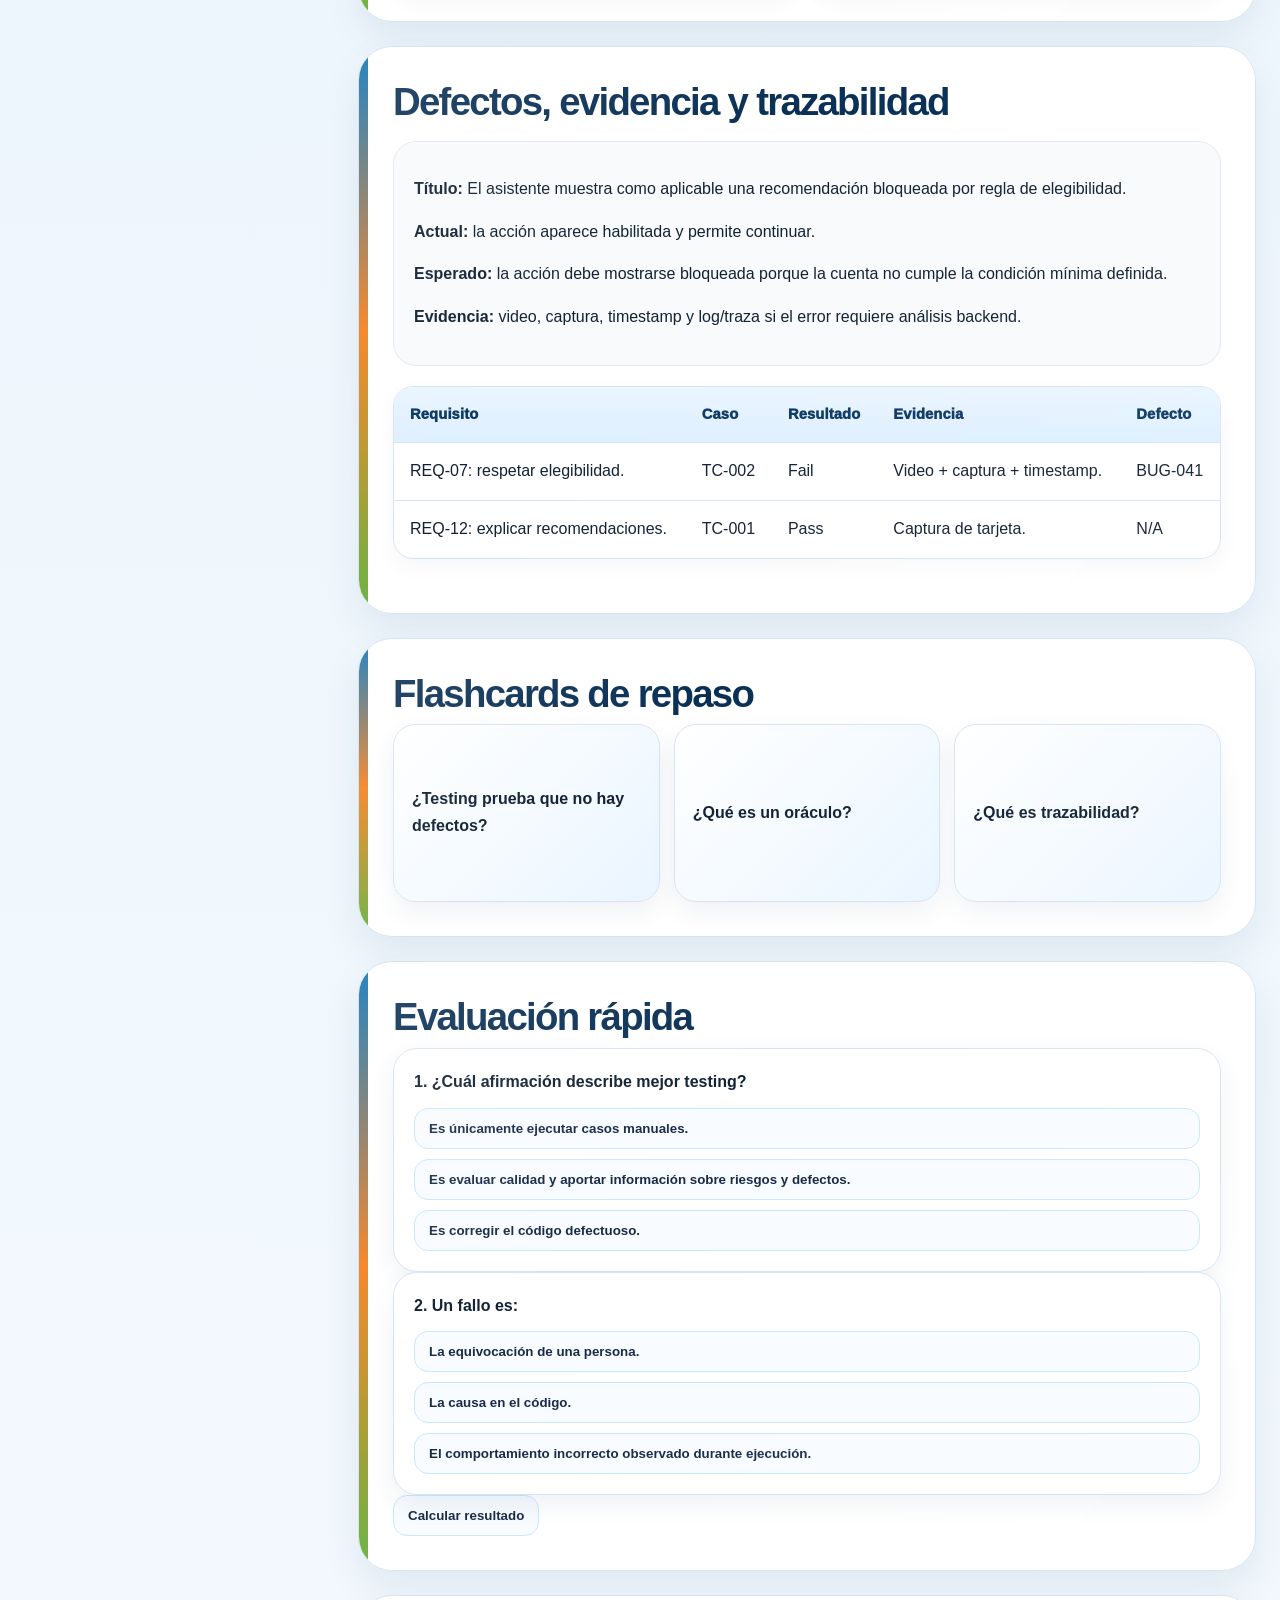
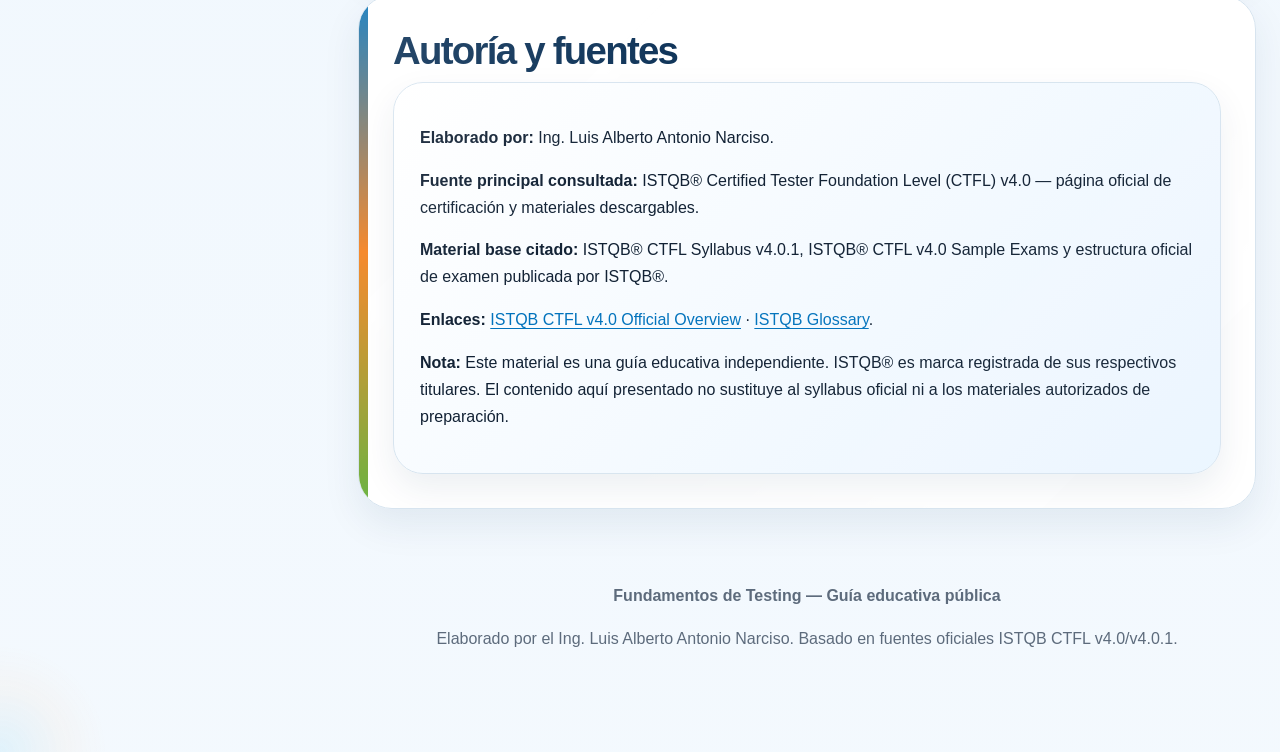
==== commit 38885374: "Connect Codrops UX layer to Chapter 1" ====
--- a/index.html
+++ b/index.html
@@ -8,6 +8,7 @@
 <style>
 :root{--navy:#06284c;--blue:#0072bc;--sky:#00a3e0;--orange:#f58220;--green:#68b545;--red:#d63649;--ink:#102033;--muted:#5d6b7c;--line:#d7e4ef;--soft:#f4f8fc;--sb:#eaf5ff;--so:#fff4e8;--sg:#eef9ed;--shadow:0 24px 70px rgba(8,52,95,.13);--shadow-sm:0 10px 26px rgba(8,52,95,.07);--radius-xl:34px;--radius-lg:24px;--focus:0 0 0 4px rgba(245,130,32,.32)}*{box-sizing:border-box}html{scroll-behavior:smooth}body{margin:0;font-family:Inter,Roboto,Arial,system-ui,sans-serif;color:var(--ink);font-size:16px;line-height:1.68;background:radial-gradient(circle at 6% 3%,rgba(0,114,188,.18),transparent 30%),radial-gradient(circle at 94% 5%,rgba(245,130,32,.15),transparent 30%),linear-gradient(180deg,#f8fbff,#eef6fd 52%,#fbfdff)}a{color:var(--blue);text-underline-offset:3px}a:hover{text-decoration-thickness:2px}a:focus-visible,button:focus-visible,input:focus-visible,summary:focus-visible,.node:focus-visible{outline:none;box-shadow:var(--focus)}.layout{display:grid;grid-template-columns:310px minmax(0,1fr);gap:24px;max-width:1500px;margin:auto;padding:24px}aside{position:sticky;top:18px;height:calc(100vh - 36px);overflow:auto;background:rgba(255,255,255,.92);backdrop-filter:blur(18px);border:1px solid var(--line);border-radius:30px;box-shadow:var(--shadow);padding:18px;scrollbar-width:thin}.brand{padding:22px;border-radius:26px;color:white;background:linear-gradient(135deg,var(--navy),var(--blue) 58%,var(--sky));margin-bottom:16px;position:relative;overflow:hidden}.brand:after{content:"1";position:absolute;right:18px;bottom:-34px;font-size:10rem;font-weight:1000;opacity:.16}.brand small{font-weight:950;letter-spacing:.09em;text-transform:uppercase}.brand strong{display:block;font-size:1.38rem;line-height:1.15;margin-top:8px;max-width:220px}.progress-wrap{height:12px;background:rgba(255,255,255,.25);border-radius:999px;margin:18px 0 8px;overflow:hidden}.progress-bar{height:100%;width:0;background:linear-gradient(90deg,#fff,var(--orange),#b8e986);border-radius:999px}.progress-label{font-size:.82rem;color:#eaf6ff;font-weight:850}nav a{display:flex;text-decoration:none;color:#22384f;border:1px solid transparent;margin:6px 0;padding:11px 12px;border-radius:15px;font-size:.92rem;font-weight:850;line-height:1.25}nav a:hover,nav a.active{background:var(--sb);border-color:#c8e7ff;color:var(--blue)}main{min-width:0}.hero{border:1px solid rgba(255,255,255,.7);border-radius:40px;padding:46px;box-shadow:var(--shadow);background:linear-gradient(135deg,#fff 0%,#eaf5ff 52%,#fff4e8 100%);margin-bottom:24px;position:relative;overflow:hidden}.hero:before{content:"CAPÍTULO 1";position:absolute;right:28px;top:18px;font-size:clamp(3rem,9vw,8.4rem);font-weight:1000;letter-spacing:-.08em;color:rgba(0,114,188,.08);pointer-events:none}.hero:after{content:"";position:absolute;right:-80px;bottom:-120px;width:360px;height:360px;border-radius:999px;background:rgba(0,163,224,.12)}.eyebrow{display:inline-flex;padding:9px 14px;border-radius:999px;background:#fff;border:1px solid #c8e7ff;color:var(--blue);font-weight:950;font-size:.82rem;position:relative;z-index:1}.author{display:inline-flex;margin-left:8px;padding:9px 14px;border-radius:999px;background:var(--sg);border:1px solid #cdeec6;color:#267a16;font-weight:950;font-size:.82rem;position:relative;z-index:1}h1{font-size:clamp(2.35rem,5vw,5.35rem);line-height:.96;letter-spacing:-.07em;margin:20px 0 16px;color:#062b50;max-width:1100px;position:relative;z-index:1}h2{font-size:clamp(1.7rem,3vw,2.58rem);line-height:1.08;letter-spacing:-.045em;margin:0 0 10px;color:#092f55}h3{font-size:1.28rem;margin:24px 0 10px;color:#123a61}.lead{font-size:1.17rem;color:#334155;max-width:1040px;position:relative;z-index:1}.hero-grid,.grid-4{display:grid;grid-template-columns:repeat(4,1fr);gap:14px}.grid-3{display:grid;grid-template-columns:repeat(3,1fr);gap:16px}.grid-2,.compare{display:grid;grid-template-columns:repeat(2,1fr);gap:18px}.metric,.mini-card,.side,.q{background:#fff;border:1px solid var(--line);border-radius:24px;padding:20px;box-shadow:var(--shadow-sm);transition:transform .2s ease,box-shadow .2s ease,border-color .2s ease}.metric b{font-size:1.8rem;color:var(--navy);display:block;line-height:1.1}.metric span,.muted{color:var(--muted);font-weight:800}.mini-card:hover,.side:hover{transform:translateY(-4px);box-shadow:0 18px 38px rgba(8,52,95,.12);border-color:#c7d9ea}section.card{background:rgba(255,255,255,.96);border:1px solid var(--line);border-radius:34px;box-shadow:0 16px 38px rgba(8,52,95,.08);padding:34px;margin:24px 0;position:relative;overflow:hidden;opacity:0;transform:translateY(22px);transition:.55s}section.card.in-view{opacity:1;transform:none}section.card:before{content:"";position:absolute;left:0;top:0;width:9px;height:100%;background:linear-gradient(180deg,var(--blue),var(--orange),var(--green))}.pill{display:inline-flex;border-radius:999px;padding:8px 13px;border:1px solid #c8e7ff;background:var(--sb);color:var(--blue);font-size:.82rem;font-weight:950}.k1{background:var(--sg);border-color:#cdeec6;color:#267a16}.k3{background:var(--so);border-color:#ffd7b0;color:#b55300}.risk{background:#fff1f2;border-color:#fecdd3;color:#be123c}.callout{border:1px solid;border-radius:23px;padding:18px 20px;margin:18px 0;background:#fff}.callout.blue{background:var(--sb);border-color:#c8e7ff}.callout.orange{background:var(--so);border-color:#ffd7b0}.callout.green{background:var(--sg);border-color:#cdeec6}.callout.gray{background:#f8fafc;border-color:#e2e8f0}table{width:100%;border-collapse:separate;border-spacing:0;margin:20px 0;border:1px solid var(--line);border-radius:20px;overflow:hidden;background:#fff;box-shadow:0 8px 22px rgba(8,52,95,.04)}th,td{text-align:left;vertical-align:top;padding:15px 16px;border-bottom:1px solid var(--line)}th{background:linear-gradient(180deg,#eaf5ff,#ddefff);color:#0c3863;font-weight:1000;font-size:.92rem;letter-spacing:.01em}tr:last-child td{border-bottom:0}tbody tr:hover td{background:#fbfdff}.flow{display:flex;gap:10px;align-items:center;flex-wrap:wrap}.node{padding:12px 14px;border-radius:16px;font-weight:950;background:var(--sb);border:1px solid #c8e7ff;color:#0b4e86;min-width:124px;text-align:center;cursor:pointer}.node.selected{outline:3px solid var(--orange);transform:translateY(-2px)}.arrow{font-weight:1000;color:#789}.diagram{border:1px solid var(--line);border-radius:26px;background:#fff;padding:20px;margin:22px 0;overflow:auto;box-shadow:0 8px 22px rgba(8,52,95,.04)}details{background:#fff;border:1px solid var(--line);border-radius:20px;margin:14px 0;overflow:hidden}summary{cursor:pointer;padding:17px 18px;font-weight:1000;color:#0a3158;background:#f8fbff}summary:hover{background:#eef6ff}.detail-body{padding:0 18px 18px}.flashcards{display:grid;grid-template-columns:repeat(3,1fr);gap:14px}.flip{perspective:1000px;min-height:178px;cursor:pointer}.flip-inner{position:relative;width:100%;min-height:178px;transition:transform .55s;transform-style:preserve-3d}.flip.flipped .flip-inner{transform:rotateY(180deg)}.flip-front,.flip-back{position:absolute;inset:0;backface-visibility:hidden;border-radius:22px;border:1px solid var(--line);padding:18px;display:flex;flex-direction:column;justify-content:center;background:#fff;box-shadow:0 10px 24px rgba(8,52,95,.07)}.flip-front{background:linear-gradient(135deg,#fff,#eaf5ff)}.flip-back{transform:rotateY(180deg);background:linear-gradient(135deg,#eef9ed,#fff)}button,.answer{border:1px solid #c8e7ff;background:#f8fbff;color:#172a46;border-radius:14px;padding:12px 14px;cursor:pointer;text-align:left;font-weight:850;transition:.15s}.answer:hover,button:hover{background:#eaf5ff;border-color:#9fd7ff}.answer.correct{background:#dcfce7;border-color:#86efac;color:#166534}.answer.wrong{background:#fee2e2;border-color:#fca5a5;color:#991b1b}.answers{display:grid;gap:10px;margin-top:12px}.scorebox{font-weight:950;padding:16px;border-radius:18px;background:var(--sg);border:1px solid #cdeec6;display:none;margin-top:14px}.checklist label{display:flex;gap:10px;align-items:flex-start;padding:12px;border-radius:14px;border:1px solid var(--line);background:#fff;margin:8px 0}.study-tools{position:sticky;top:0;z-index:20;display:flex;gap:10px;flex-wrap:wrap;align-items:center;background:rgba(255,255,255,.88);backdrop-filter:blur(16px);border:1px solid var(--line);border-radius:22px;padding:12px;margin-bottom:18px;box-shadow:0 12px 26px rgba(8,52,95,.06)}.study-tools input{flex:1;min-width:220px;border:1px solid var(--line);border-radius:14px;padding:12px 14px;font-weight:750;color:var(--ink);background:white}.highlight{background:#fff3cd;outline:2px solid #ffd66b}.sources{background:linear-gradient(135deg,#fff,#eaf5ff);border:1px solid var(--line);border-radius:30px;padding:26px;box-shadow:0 14px 34px rgba(8,52,95,.08)}.footer{text-align:center;color:var(--muted);padding:34px 20px 60px}@media(max-width:1180px){.hero-grid,.grid-4{grid-template-columns:repeat(2,1fr)}}@media(max-width:1050px){.layout{grid-template-columns:1fr;padding:14px}aside{position:relative;top:auto;height:auto}.hero{padding:30px}.grid-3,.grid-2,.compare,.flashcards{grid-template-columns:1fr}.author{margin-left:0;margin-top:8px}}@media(max-width:680px){body{font-size:15px}.layout{padding:10px}.hero{border-radius:28px;padding:24px}.hero-grid,.grid-4{grid-template-columns:1fr}section.card{border-radius:24px;padding:24px 20px}.study-tools{position:relative}.flow{display:grid}.arrow{display:none}table{display:block;overflow-x:auto;white-space:normal}.eyebrow,.author{display:flex;width:max-content;max-width:100%}}@media(prefers-reduced-motion:reduce){*{scroll-behavior:auto!important;transition:none!important;animation:none!important}}
 </style>
+<link rel="stylesheet" href="codrops-ux.css">
 </head>
 <body>
 <div class="layout">
@@ -32,5 +33,6 @@
 <script>
 const $=s=>document.querySelector(s),$$=s=>[...document.querySelectorAll(s)],bar=$('#progressBar'),label=$('#progressLabel'),links=$$('nav a'),sections=links.map(a=>$(a.getAttribute('href'))).filter(Boolean);function progress(){let h=document.documentElement.scrollHeight-innerHeight,p=h?Math.round(scrollY/h*100):0;bar.style.width=p+'%';label.textContent='Avance de lectura: '+p+'%';let c='';sections.forEach(s=>{if(scrollY>=s.offsetTop-160)c='#'+s.id});links.forEach(a=>a.classList.toggle('active',a.getAttribute('href')===c))}addEventListener('scroll',progress,{passive:true});progress();const io=new IntersectionObserver(es=>es.forEach(e=>{if(e.isIntersecting)e.target.classList.add('in-view')}),{threshold:.16});$$('section.card').forEach(s=>io.observe(s));$('#focus').onclick=()=>document.body.classList.toggle('focus-mode');$('#openAll').onclick=()=>{let open=$('#openAll').dataset.open!=='1';$$('details').forEach(d=>d.open=open);$('#openAll').dataset.open=open?'1':'0';$('#openAll').textContent=open?'Cerrar ejemplos':'Abrir ejemplos'};$('#search').oninput=e=>{let q=e.target.value.trim().toLowerCase();$$('.highlight').forEach(x=>x.classList.remove('highlight'));if(q.length<2)return;let first=null;$$('p,td,.mini-card,.side,.callout').forEach(el=>{if(el.textContent.toLowerCase().includes(q)){el.classList.add('highlight');first=first||el}});if(first)first.scrollIntoView({behavior:'smooth',block:'center'})};const help={"Testing de software":"Evalúa calidad, riesgo y confianza.","Defectos y fallos":"Conecta error humano, defecto introducido y fallo observable.","Proceso de prueba":"Planear, analizar, diseñar, implementar, ejecutar y cerrar.","Casos y evidencia":"Convierte requisitos en pruebas reproducibles con evidencia objetiva.","Defecto":"Reporte accionable cuando el resultado actual contradice el esperado."};$$('.node').forEach(n=>n.onclick=()=>{let t=n.textContent.trim();$$('.node').forEach(x=>x.classList.remove('selected'));n.classList.add('selected');$('#nodeHelp').textContent=help[t]||t});$$('.flip').forEach(c=>c.onclick=()=>c.classList.toggle('flipped'));$$('.q').forEach(q=>q.querySelectorAll('.answer').forEach(btn=>btn.onclick=()=>{q.querySelectorAll('.answer').forEach(b=>b.classList.remove('correct','wrong'));let ok=btn.dataset.option===q.dataset.correct;btn.classList.add(ok?'correct':'wrong');if(!ok)q.querySelector('[data-option="'+q.dataset.correct+'"]').classList.add('correct');q.dataset.answered=ok?'1':'0'}));$('#scoreBtn').onclick=()=>{let qs=$$('.q'),s=qs.filter(q=>q.dataset.answered==='1').length,b=$('#scoreBox');b.style.display='block';b.textContent='Resultado: '+s+' de '+qs.length+' correctas.'};
 </script>
+<script src="codrops-ux.js"></script>
 </body>
 </html>
--- a/codrops-ux.css
+++ b/codrops-ux.css
@@ -0,0 +1,269 @@
+/*
+  Codrops-inspired UX layer for FoundationISTQB
+  Purpose: add visual depth, motion, scroll reveal, microinteractions and modern UI polish
+  without changing page text or base educational structure.
+*/
+
+:root{
+  --ux-glow-blue: rgba(0, 163, 224, .26);
+  --ux-glow-orange: rgba(245, 130, 32, .24);
+  --ux-glow-green: rgba(104, 181, 69, .20);
+  --ux-glow-purple: rgba(109, 70, 201, .22);
+  --ux-card-lift: 0 26px 60px rgba(8, 52, 95, .16);
+  --ux-transition: 220ms cubic-bezier(.2,.8,.2,1);
+}
+
+body{
+  background-size: 140% 140%;
+  animation: ux-bg-drift 18s ease-in-out infinite alternate;
+}
+
+body::before{
+  content:"";
+  position:fixed;
+  inset:0;
+  pointer-events:none;
+  z-index:-1;
+  background:
+    radial-gradient(circle at 20% 12%, var(--ux-glow-blue), transparent 24%),
+    radial-gradient(circle at 80% 18%, var(--ux-glow-orange), transparent 24%),
+    radial-gradient(circle at 55% 92%, var(--ux-glow-green), transparent 28%);
+  opacity:.72;
+  filter: blur(2px);
+}
+
+@keyframes ux-bg-drift{
+  0%{background-position:0% 0%}
+  100%{background-position:100% 100%}
+}
+
+.hero,
+.brand,
+.panel,
+.card,
+.metric,
+.mini-card,
+.side,
+.persona,
+.q,
+.stat,
+.review{
+  transform-style:preserve-3d;
+}
+
+.hero{
+  isolation:isolate;
+}
+
+.hero::after{
+  animation: ux-float 8s ease-in-out infinite alternate;
+}
+
+@keyframes ux-float{
+  from{transform:translate3d(0,0,0) scale(1)}
+  to{transform:translate3d(-18px,-12px,0) scale(1.06)}
+}
+
+.card,
+.panel{
+  position:relative;
+}
+
+.card::after,
+.panel::after{
+  content:"";
+  position:absolute;
+  inset:0;
+  border-radius:inherit;
+  pointer-events:none;
+  background:linear-gradient(135deg, rgba(255,255,255,.40), transparent 34%, rgba(255,255,255,.18));
+  opacity:.34;
+  mix-blend-mode:screen;
+}
+
+.card:hover,
+.panel:hover,
+.mini-card:hover,
+.metric:hover,
+.persona:hover,
+.stat:hover{
+  transform:translateY(-4px);
+  box-shadow:var(--ux-card-lift);
+}
+
+.card,
+.panel,
+.mini-card,
+.metric,
+.persona,
+.stat,
+.option,
+.qnav,
+.btn,
+.primary,
+.answer,
+.node{
+  transition:
+    transform var(--ux-transition),
+    box-shadow var(--ux-transition),
+    border-color var(--ux-transition),
+    background var(--ux-transition),
+    color var(--ux-transition),
+    opacity var(--ux-transition);
+}
+
+nav a{
+  position:relative;
+  overflow:hidden;
+}
+
+nav a::before{
+  content:"";
+  position:absolute;
+  left:10px;
+  top:50%;
+  width:6px;
+  height:6px;
+  border-radius:999px;
+  background:currentColor;
+  opacity:0;
+  transform:translateY(-50%) scale(.4);
+  transition:var(--ux-transition);
+}
+
+nav a:hover,
+nav a.active{
+  padding-left:24px;
+}
+
+nav a:hover::before,
+nav a.active::before{
+  opacity:.75;
+  transform:translateY(-50%) scale(1);
+}
+
+.node,
+.pill,
+.chapter-tag,
+.eyebrow,
+.author{
+  box-shadow:0 8px 22px rgba(8,52,95,.05);
+}
+
+.node:hover{
+  transform:translateY(-2px) scale(1.015);
+}
+
+.flow .arrow{
+  opacity:.65;
+  transform:translateY(-1px);
+}
+
+.option:hover,
+.answer:hover,
+.qnav:hover:not(:disabled),
+.btn:hover,
+.primary:hover{
+  filter:saturate(1.06);
+}
+
+.option:hover .badge{
+  transform:scale(1.04);
+}
+
+.badge{
+  transition:transform var(--ux-transition), background var(--ux-transition), color var(--ux-transition);
+}
+
+.study-tools,
+.side{
+  border-color:rgba(215,228,239,.78);
+}
+
+.study-tools::before{
+  content:"";
+  width:9px;
+  height:9px;
+  border-radius:50%;
+  background:linear-gradient(135deg, var(--blue, #0072bc), var(--orange, #f58220));
+  box-shadow:0 0 0 6px rgba(0,114,188,.08);
+}
+
+.table-wrap,
+table{
+  backdrop-filter:blur(8px);
+}
+
+section.card,
+.panel{
+  scroll-margin-top:24px;
+}
+
+[data-ux-reveal]{
+  opacity:0;
+  transform:translateY(22px) scale(.985);
+}
+
+[data-ux-reveal].ux-in{
+  opacity:1;
+  transform:translateY(0) scale(1);
+}
+
+[data-ux-reveal],
+[data-ux-reveal].ux-in{
+  transition:opacity 580ms cubic-bezier(.2,.8,.2,1), transform 580ms cubic-bezier(.2,.8,.2,1);
+}
+
+.ux-pointer-glow{
+  position:fixed;
+  width:220px;
+  height:220px;
+  border-radius:999px;
+  pointer-events:none;
+  z-index:0;
+  opacity:.42;
+  background:radial-gradient(circle, rgba(0,163,224,.18), rgba(245,130,32,.08) 42%, transparent 68%);
+  transform:translate(-50%,-50%);
+  mix-blend-mode:multiply;
+  transition:opacity 180ms ease;
+}
+
+body.ux-no-pointer .ux-pointer-glow{
+  display:none;
+}
+
+@media(max-width:900px){
+  .ux-pointer-glow{display:none}
+  .card:hover,
+  .panel:hover,
+  .mini-card:hover,
+  .metric:hover,
+  .persona:hover,
+  .stat:hover{
+    transform:none;
+  }
+}
+
+@media(prefers-reduced-motion:reduce){
+  body{animation:none!important}
+  .hero::after{animation:none!important}
+  [data-ux-reveal],
+  [data-ux-reveal].ux-in,
+  .card,
+  .panel,
+  .mini-card,
+  .metric,
+  .persona,
+  .stat,
+  .option,
+  .qnav,
+  .btn,
+  .primary,
+  .answer,
+  .node,
+  nav a,
+  nav a::before{
+    transition:none!important;
+    transform:none!important;
+  }
+}
